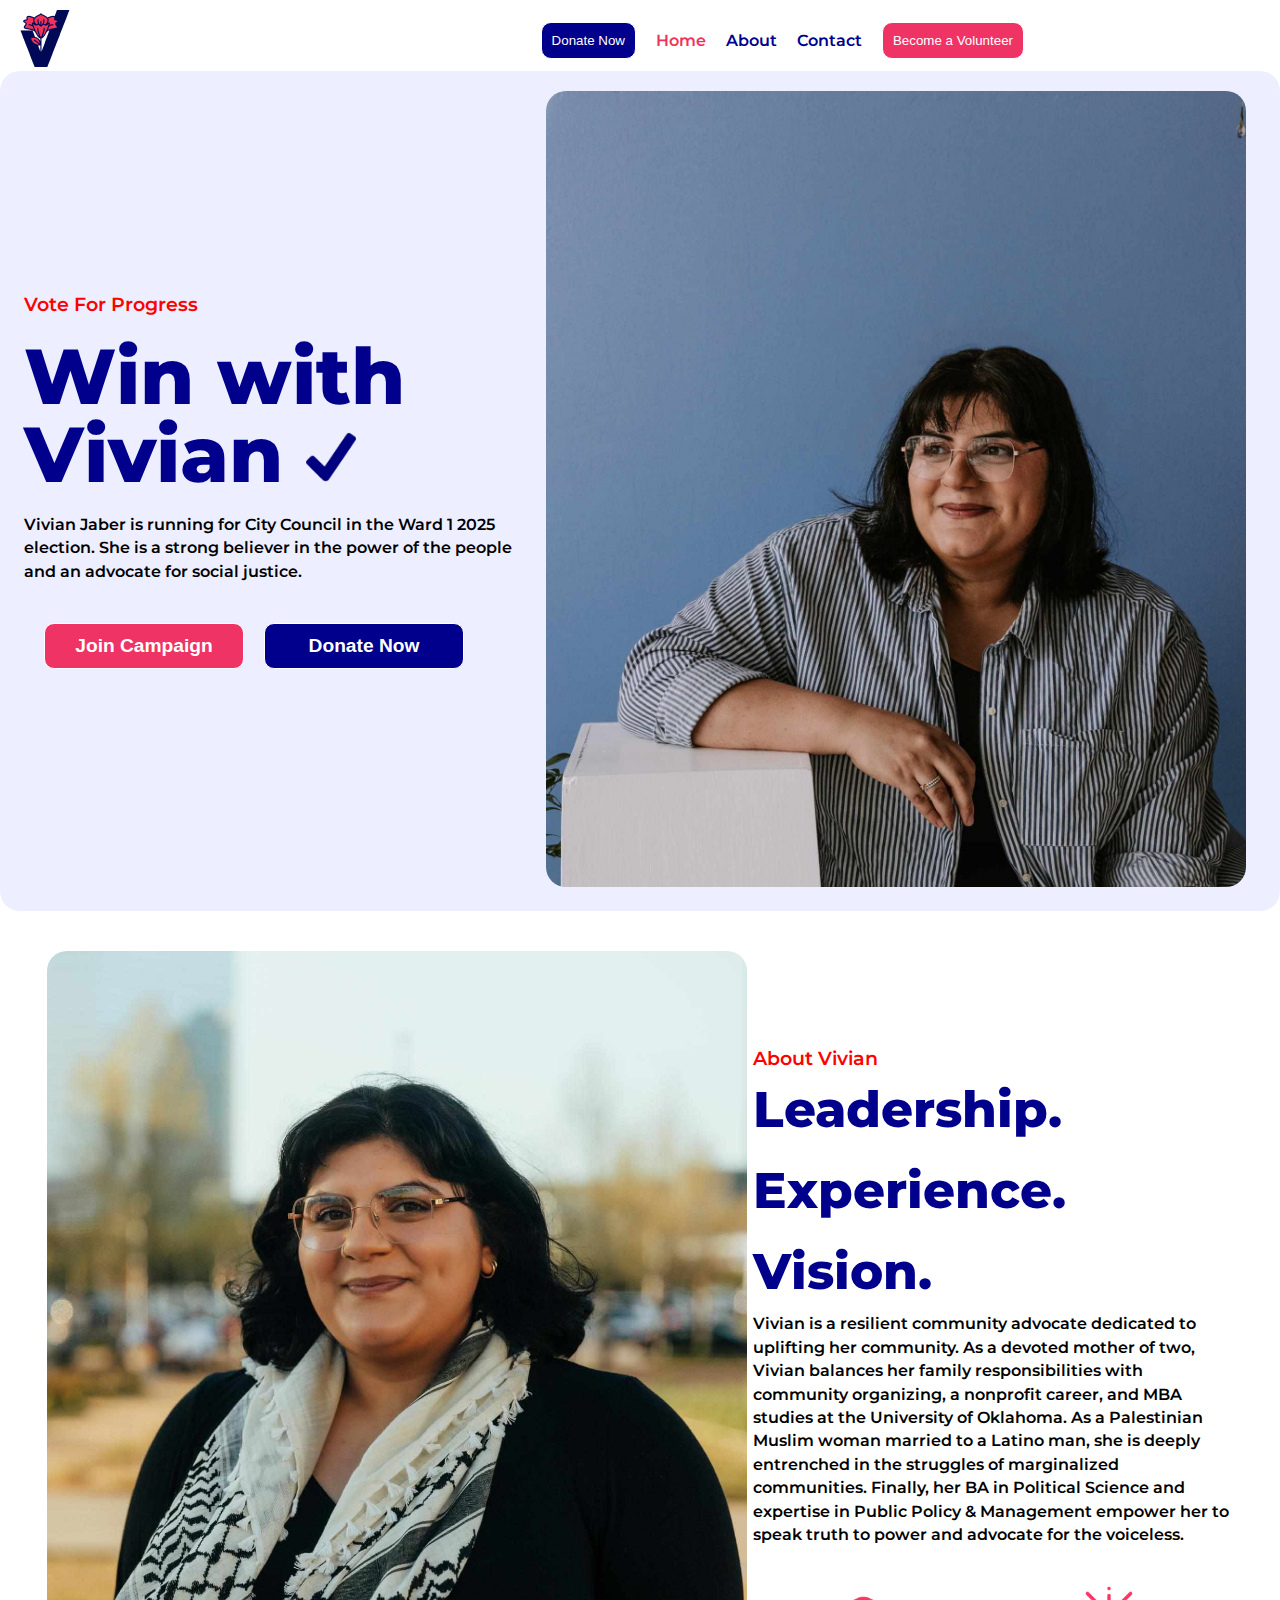
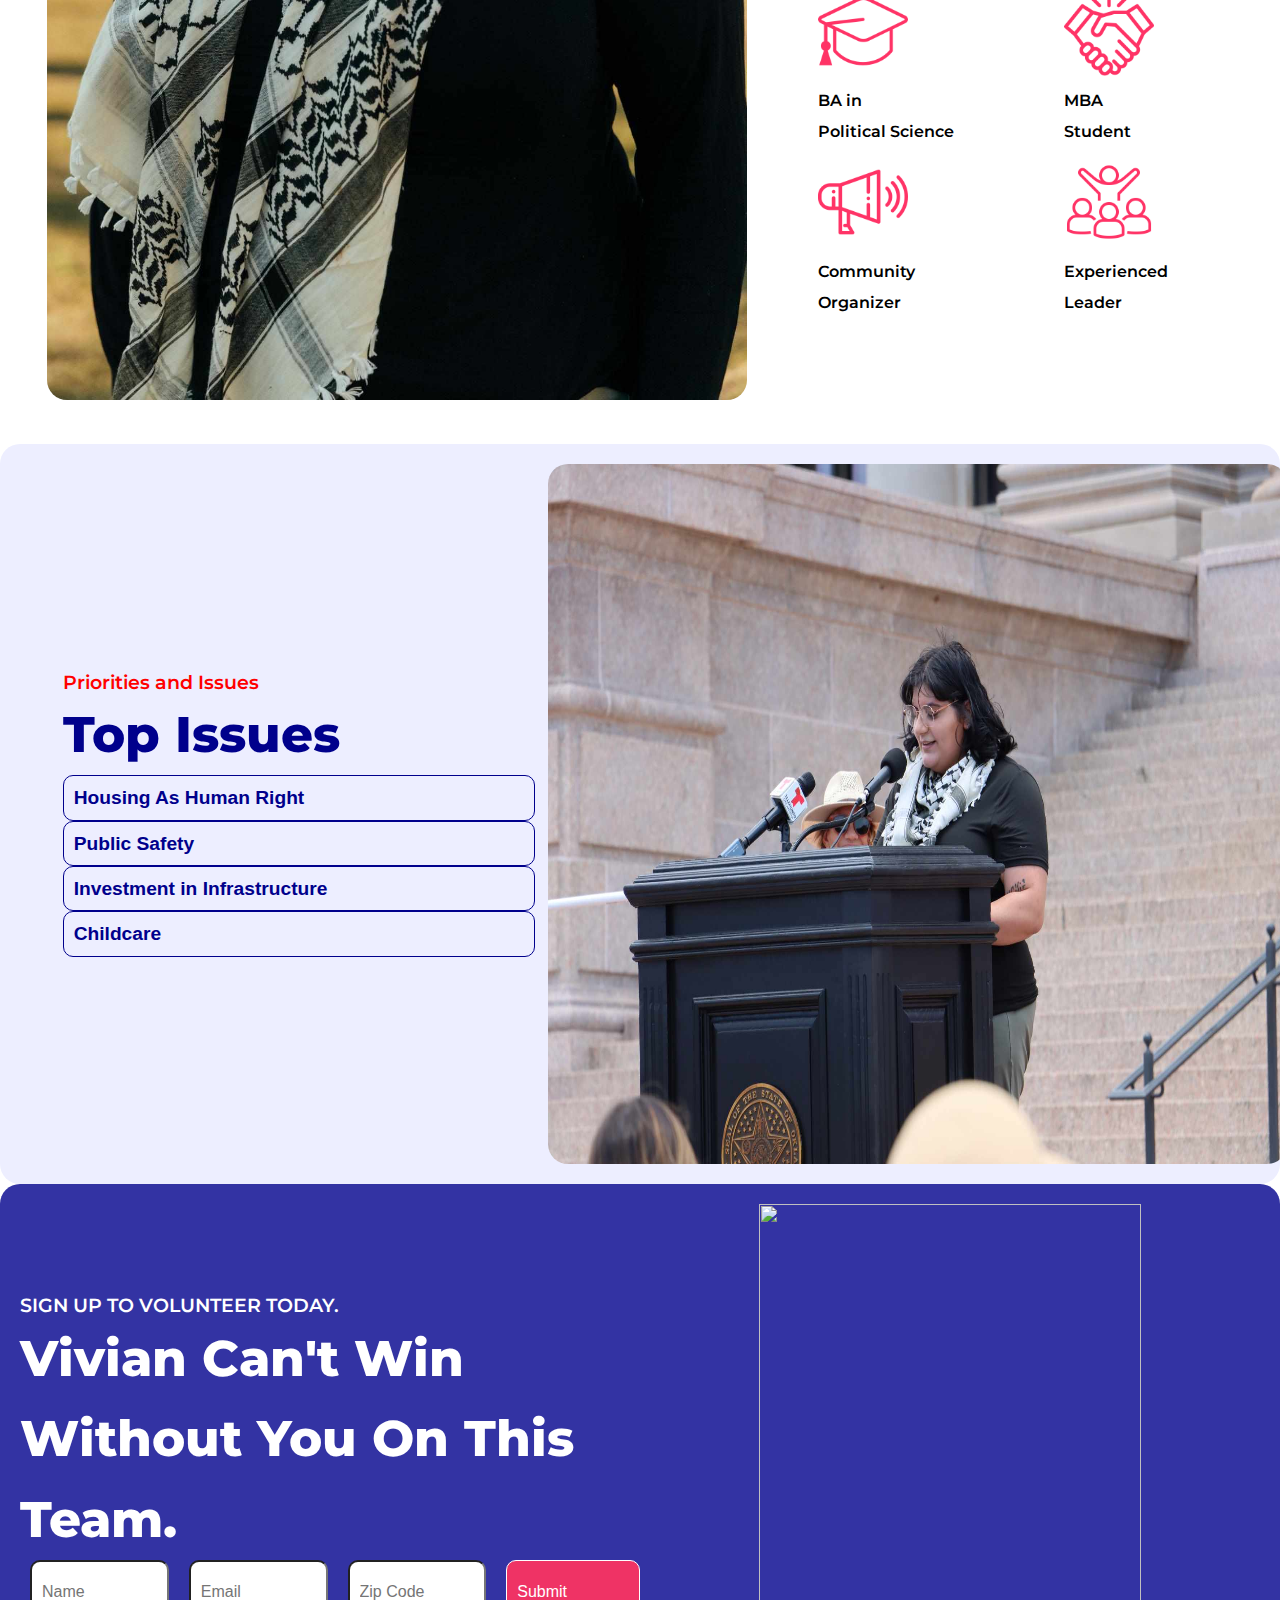
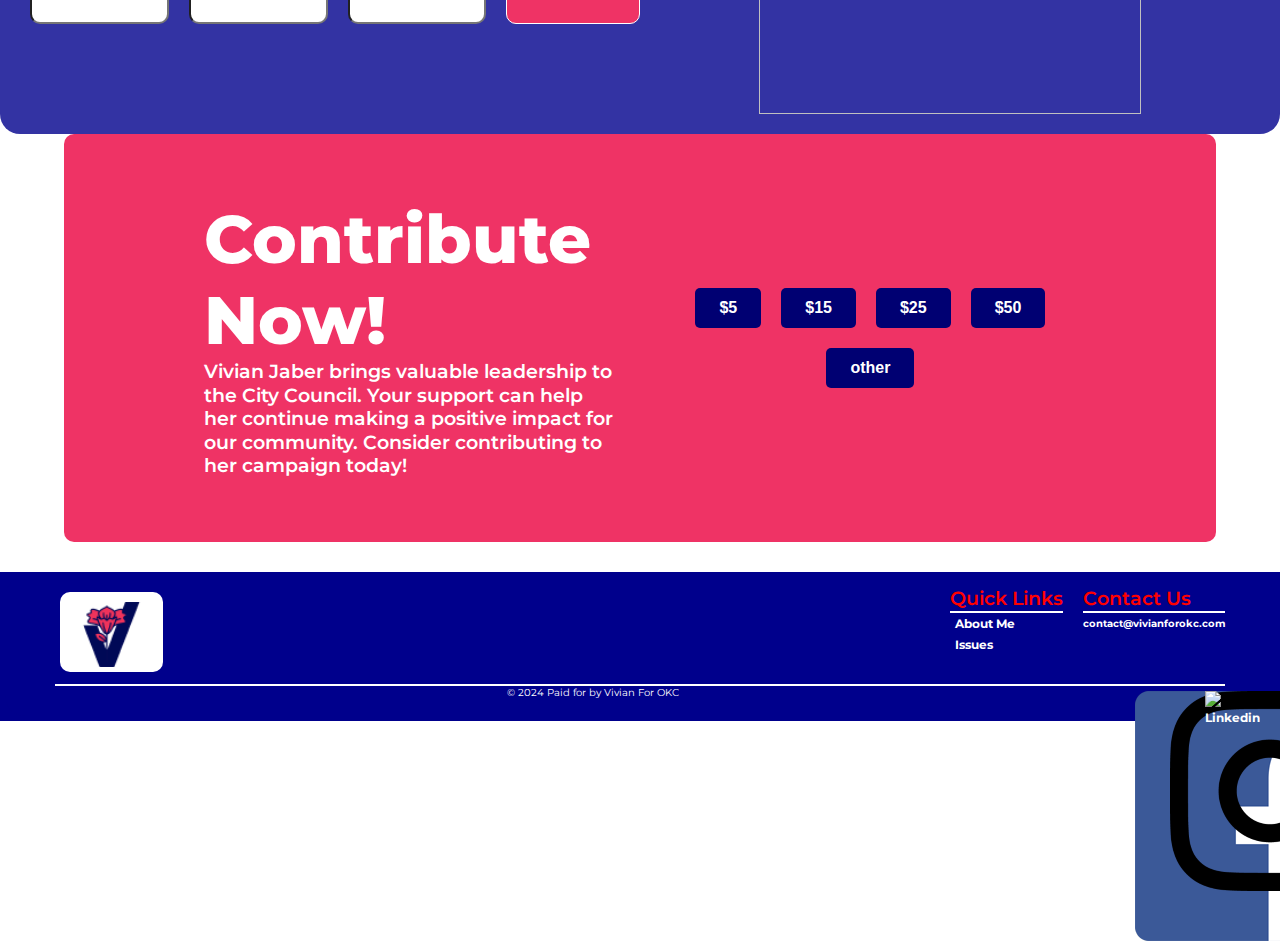
==== index.html @ e0f355a4 "google verification" ====
<!DOCTYPE html>
<html lang="en" >
<head>
    
    <link rel="icon" href="vivian-jaber-logo.png">
    <link rel="stylesheet" href="styles.css">
    <link rel="stylesheet" href="https://cdnjs.cloudflare.com/ajax/libs/font-awesome/4.7.0/css/font-awesome.min.css">
    <meta charset="UTF-8">
    <title>Vivian Jaber for OKC Ward 1</title>
    <script type="application/ld+json">
        {
          "@context" : "https://schema.org",
          "@type" : "WebSite",
          "name" : "Vivian Jaber for OKC Ward 1",
          "url" : "https://vivianforokc.com/"
        }
      </script>
    <script src="scripts.js"></script>
    <meta name="viewport" content="width=device-width,initial-scale=1.0">
    <meta name="google-site-verification" content="QAdhr9gCqTO2-LdzNZmEIMq-FNPM_l2IJPlEKTVcHi0" />
</head>
<body>
    <header>
        <nav>
            <div id="navimage">
                <a href="index.html"><img src="vivian-jaber-logo.png" alt="Vivian Jaber Logo"></a>
            </div>
            <div id="navbtns" class="topnav">
                <div id="donatebtn">
                    <form method="get" action="#donatesct">
                        <button class="donate" type="submit">Donate Now</button>
                    </form>
                </div>
                <ul>
                    <li><a href="index.html" id="currentpage">Home</a></li>
                    <li><a href="#about">About</a></li><!--
                    <li><a href="event.html">Event</a></li>
                    <li><a href="page.html">Page</a></li>
                    <li><a href="blog.html">Blog</a></li>
                --><li><a href="#volunteernow">Contact</a></li>
                </ul>
                <div id="assist">
                    <form method="get" id="navvolunbtn" action="#volunteernow">
                        <button class="joincampaign">Become a Volunteer</button>
                    </form>
                </div>
            </div>
        </nav>
    </header>
    <main>
        <div id="calltoaction">
            <div id="calltoactiontext">
                <p class="smallred" id="voteforfuture">Vote For Progress</p>
                <p id="winwithvivian">Win with Vivian 
                    <img id="checkmark" src="checkmark.png" alt="">
                </p>
                <p class="smallparagraph">Vivian Jaber is running for City Council in the Ward 1 2025 election. She is a strong believer in the power of the people and an advocate for social justice.</p>
                <div id="calltoactionbuttons">
                    <form id="calltoactionform" method="get" action="#volunteernow">
                        <button class="joincampaign">Join Campaign</button>
                        <button class="donate">Donate Now</button>
                    </form>
                </div>
            </div>
            <div id="calltoactionpicture">
                <img src="vivian-jaber-photo4.jpg" >
            </div>
        </div>
        <div id="about">
            <div id="aboutpicture">
                <img src="vivian-jaber-photo1.jpg" >
            </div>
            <div id="abouttextandpoints">    
                <div id ="abouttext">
                    <p class="smallred">About Vivian</p>
                    <p class="blueheader">Leadership.</p> <p class="blueheader">Experience.</p> <p class="blueheader">Vision.</p>
                    <p class="smallparagraph">Vivian is a resilient community advocate dedicated to uplifting her community. As a devoted mother of two, Vivian balances her family responsibilities with community organizing, a nonprofit career, and MBA studies at the University of Oklahoma. As a Palestinian Muslim woman married to a Latino man, she is deeply entrenched in the struggles of marginalized communities. Finally, her BA in Political Science and expertise in Public Policy & Management empower her to speak truth to power and advocate for the voiceless.</p>
                </div>
                <div id="aboutpoints">
                    <div class="points">
                        <img src="point1.png" alt="">
                        <p>BA in </p><p>Political Science</p>
                        <img src="point3.png" alt="">
                        <p>Community </p><p>Organizer</p>
                    </div>
                    <div class="points">
                        <img src="point2.png" alt="">
                        <p>MBA </p><p>Student</p>
                        <img src="point4.png" alt="">
                        <p>Experienced</p><p> Leader</p>
                    </div>
                </div>
            </div>
        </div>
        <div id="mvconcernissues">
            <!--<div id="missionandvision">
                <p class="smallred">Our Mission</p>
                <p class="blueheader">A Better World Is Possible</p>
                <p class="smallparagraph">Lorem ipsum dolor sit amet, consectetur adipiscing elit. Maecenas elit arcu, bibendum id massa quis, facilisis imperdiet magna. Sed maximus, mauris quis cursus sagittis, justo turpis vulputate diam, quis sodales nunc dui sit amet dolor. Donec tempor porttitor hendrerit. Etiam nisi velit, pharetra non tortor sit amet, elementum consequat ex. Proin quis iaculis est. Phasellus sodales ante enim</p>
                <div id="missionvisionpoints">
                    <div class="missionpoints roundedbox">
                        <p class="miniheader">Mission</p>
                        <p class="smallparagraph">Lorem ipsum dolor sit amet, consectetur adipiscing elit. Maecenas elit arcu, bibendum id massa quis, facilisis imperdiet magna. Sed maximus, mauris quis cursus sagittis, justo turpis vulputate diam, quis sodales nunc dui sit amet dolor. Donec tempor porttitor hendrerit. Etiam nisi velit, pharetra non tortor sit amet, elementum consequat ex. Proin quis iaculis est. Phasellus sodales ante enim</p>
                        <a class="arrowtext" href="about.html">Learn More <img src="redarrow.png"></a>
                    </div>
                    <div class="visionpoints roundedbox">
                        <p class="miniheader">Vision</p>
                        <p class="smallparagraph">Lorem ipsum dolor sit amet, consectetur adipiscing elit. Maecenas elit arcu, bibendum id massa quis, facilisis imperdiet magna. Sed maximus, mauris quis cursus sagittis, justo turpis vulputate diam, quis sodales nunc dui sit amet dolor. Donec tempor porttitor hendrerit. Etiam nisi velit, pharetra non tortor sit amet, elementum consequat ex. Proin quis iaculis est. Phasellus sodales ante enim</p>
                        <a class="arrowtext" href="about.html">Learn More<img src="whitearrow.png"></a>
                    </div>
                </div>
            </div>-->
            <div id="ConcernsIssues">
                <div id="concernsheadertxt">
                    <p class="smallred">Priorities and Issues</p>
                    <p class="blueheader">Top Issues</p>
                </div>
                <div id="collapsibles">
                    <button class="DropDownHeader">Housing As Human Right</button><!--
            -->     <p class="DropDownText smallparagraph">The apparent health and strength of any community can be evidenced by the presence of an unhoused population, and the 2024 Point of Time Count shows Oklahoma City to be failing in that regard. I desire to see a community where all people have their most basic needs met, and we can make that a reality in Oklahoma City. Safe, affordable housing is essential to an individual's wellbeing and enables them to access education, employment, and healthcare. With sustained access to these resources, the cycle of poverty breaks and communities can thrive as a result.</p>
                    <button class="DropDownHeader">Public Safety</button><!--
            -->     <p class="DropDownText smallparagraph">Obtaining real public safety in our community does not need to rely so heavily on the police. Instead, we can address the root causes of crime through comprehensive support and resources. After school programs, mental health resources, and programs that address food insecurity are great places to start. After school programs provide safe spaces for youth to have fun, continue their learning, and cut loose. Increased access to mental health resources reduces crime rates by helping individuals cope with trauma and stress. Addressing food insecurity ensures that basic needs are met and prevents acts of desperation. These measures make up a community-first approach to making OKC a safer city.</p>
                    <button class="DropDownHeader">Investment in Infrastructure</button><!--
            -->     <p class="DropDownText smallparagraph">Investing in bike lanes, sidewalks, and expanded bus routes is crucial for creating vibrant, accessible communities. These improvements promote safer, healthier, and more sustainable communities by reducing both traffic congestion and pollution. It also ensures that all residents, regardless of income or ability, can move freely and safely. If we want to decrease unemployment in Oklahoma City, we need a way for people to get those jobs. If we want to reduce feelings of loneliness and isolation in ourselves and others, we need a better way to get to see each other. Prioritizing these investments reflects a commitment to equitable urban development and a higher quality of life for everyone.</p>
                    <button class="DropDownHeader">Childcare</button><!--
            -->     <p class="DropDownText smallparagraph">A recent survey by The Oklahoma Partnership for School Readiness revealed that sixty-eight percent of the population in the state of Oklahoma live in a childcare desert, costing the state $1.2 billion each year. Beyond being just a personal issue, the lack of childcare holds us back as a state and stagnates our growth. It also keeps women out of the workforce and keeps low-income families in cycles of poverty. Investing in safe and affordable childcare puts more money back into the hands of families, empowers women, and leads to stronger communities.</p>
                </div>
            </div>
            <div id="concernspicture">
                <img src="vivian-jaber-photo2.jpg">
            </div>
            <script>
                var coll = document.getElementsByClassName("DropDownHeader");
                var i;
                var coll = document.getElementsByClassName("DropDownHeader");

                for (i = 0; i < coll.length; i++) {
                    coll[i].addEventListener("click", function() {
                        // Collapse any active collapsible
                        var activeCollapsible = document.querySelector(".active");
                        if (activeCollapsible && activeCollapsible !== this) {
                            activeCollapsible.classList.remove("active");
                            var activeContent = activeCollapsible.nextElementSibling;
                            activeContent.style.maxHeight = null;
                            activeCollapsible.style.color = "#00008C";
                            activeContent.style.border = "none";
                            activeContent.style.padding = "0px";
                            activeContent.style.display = "none";
                        }

                        this.classList.toggle("active");
                        var content = this.nextElementSibling;
                        if (content.style.maxHeight){
                            content.style.maxHeight = null;
                            this.style.color = "#00008C";
                            content.style.border = "none";
                            content.style.border = "none";
                            content.style.padding = "0px";
                            content.style.display = "none";
                        } else {
                            content.style.display = "inline-block";
                            content.style.padding = "30px";
                            content.style.maxHeight = content.scrollHeight + "px";
                            this.style.color = "#EF3D65";
                            content.style.border = "1px solid rgba(0, 0, 140, 1)";
                        }
                    });
                }
            </script>
        </div>
        <section id="volunteernow">
            <div id="volunteertxt">
                <div id="volunteertext" >
                    <p>SIGN UP TO VOLUNTEER TODAY.</p>
                </div>
                <div id="volunteerheader">
                    <p>Vivian Can't Win Without You On This Team.</p>
                </div>
                <div id="volunteerform">
                    <form id="emailform" onsubmit="sendVolunteerEmail();return false;">
                        <div id="inputs">
                            <input type="text" id="name" name="name" placeholder="Name" required>
                            <input type="email" id="email" name="email" placeholder="Email" required>
                            <input type="text" id="message" name="message" placeholder="Zip Code" required>
                            <button type="submit">Submit</button>
                        </div>
                    </form>
                </div>
<!--                <script>
                    
                </script>-->
            </div>
            <div id="volunteerpic">
                <img src="vivian-jaber-photo3.jpg" >
            </div>
        </section>
        <section id="donatesct">
            <div id="donate">
                <div id="donatetxt">
                    <p id="donateheader">Contribute Now!</p>
                    <p id="donateparagraph">Vivian Jaber brings valuable leadership to the City Council. Your support can help her continue making a positive impact for our community. Consider contributing to her campaign today!</p>
                </div>
                <div id="donateform">
                    <a class="dbox-donation-page-button" href="https://donorbox.org/vivian-for-okc?default_interval=o&amp;amount=5" style="background: rgb(0, 0, 114); color: rgb(255, 255, 255); text-decoration: none; font-family: Verdana, sans-serif; display: flex; font-size: 16px; padding: 8px 24px; border-radius: 5px; gap: 8px; width: fit-content; line-height: 24px;"><img src="https://donorbox.org/images/white_logo.svg" style="display: none;">$5</a>
                    <a class="dbox-donation-page-button" href="https://donorbox.org/vivian-for-okc?default_interval=o&amp;amount=15" style="background: rgb(0, 0, 114); color: rgb(255, 255, 255); text-decoration: none; font-family: Verdana, sans-serif; display: flex; font-size: 16px; padding: 8px 24px; border-radius: 5px; gap: 8px; width: fit-content; line-height: 24px;"><img src="https://donorbox.org/images/white_logo.svg" style="display: none;">$15</a>
                    <a class="dbox-donation-page-button" href="https://donorbox.org/vivian-for-okc?default_interval=o&amp;amount=25" style="background: rgb(0, 0, 114); color: rgb(255, 255, 255); text-decoration: none; font-family: Verdana, sans-serif; display: flex; font-size: 16px; padding: 8px 24px; border-radius: 5px; gap: 8px; width: fit-content; line-height: 24px;"><img src="https://donorbox.org/images/white_logo.svg" style="display: none;">$25</a>
                    <a class="dbox-donation-page-button" href="https://donorbox.org/vivian-for-okc?default_interval=o&amp;amount=50" style="background: rgb(0, 0, 114); color: rgb(255, 255, 255); text-decoration: none; font-family: Verdana, sans-serif; display: flex; font-size: 16px; padding: 8px 24px; border-radius: 5px; gap: 8px; width: fit-content; line-height: 24px;"><img src="https://donorbox.org/images/white_logo.svg" style="display: none;">$50</a>
                    <a class="dbox-donation-page-button" href="https://donorbox.org/vivian-for-okc?default_interval=o" style="background: rgb(0, 0, 114); color: rgb(255, 255, 255); text-decoration: none; font-family: Verdana, sans-serif; display: flex; font-size: 16px; padding: 8px 24px; border-radius: 5px; gap: 8px; width: fit-content; line-height: 24px;"><img src="https://donorbox.org/images/white_logo.svg" style="display: none;">other</a>
            </div>
        </section>
    </main>
    <footer>
        <div id="footer">
            <div id="FooterColumns">
                <a href="index.html"><img src="vivian-jaber-logo.png" alt="Vivian Jaber Logo"></a>
                <div id="FooterText">
                    <div id="QuickLinks">
                        <p class="smallred">Quick Links</p>
                        <hr>
                        <ul>
                            <li><a href="#about">About Me</a></li><!--
                            <li><a href="team.html">Our Team</a></li>
                        --><li><a href="#volunteernow">Issues</a></li><!--
                            <li><a href="bio.html">Biography</a></li>
                        --></ul>
                    </div>
                    <div id="Issues">
                        <p class="smallred">Issues</p>
                        <hr>
                        <ul>
                            <li><a href="housing.html">Housing As Human Right</a></li>
                            <li><a href="publicsafety.html">Public Safety</a></li>
                            <li><a href="covid.html">Investment in Infrastructure</a></li>
                            <li><a href="education.html">Childcare</a></li>
                    </div>
                    <div id="Contact">
                        <p class="smallred">Contact Us</p>
                        <hr>
                        <ul><!--
                            <li> Address</li>
                        --><li> contact@vivianforokc.com</li><!--
                            <li> 405-555-5555</li>
                        --></ul>
                    </div>
                </div>
            </div>
            <div id="copyright">
                <hr>
                <div id="socialmedia">
                    <p>&copy; 2024 Paid for by Vivian For OKC</p>
                    <div id="socialmediaicons">
                        <a href="https://www.facebook.com/vivianforokc"><img src="facebook.png" alt="Facebook"></a>
                        <a href="https://www.instagram.com/vivianforokc/"><img src="instagram.png" alt="Instagram"></a>
                        <a href="https://www.linkedin.com/in/vivian-jaber-velasquez-590b5a132/"><img src="linkedin.png" alt="Linkedin"></a>
                    </div>
                </div>
            </div>
        </div>
    </footer>
</body>
</html>
---- styles.css ----
@import url('https://fonts.googleapis.com/css2?family=Montserrat:wght@400;600;800&display=swap');

:root {
    --backgroundcolor:255, 255, 255;
    --color3:237, 238, 255;
    --currentpage: 239, 51, 91;
    --navycolor: 0, 0, 140;
    --secondaycolor: 239, 51, 101;
    --navbuttonhover: 219,51,91;
}
/* Reset default browser styles */
html { scroll-behavior: smooth;}
* {
    margin: 0;
    padding: 0;
    box-sizing: border-box;
    /*outline: 1px solid red !important;*/
}
ul {
    list-style-type: none;
    margin: 0;
    padding: 0;
  }
body {
    display: flex;
    flex-direction: column;
    justify-content: center;
    background-color: rgba(var(--backgroundcolor), 1);
    font-family: "Montserrat";
}
img#checkmark {
    width: 50px;
    height: auto;
}
.container {
    max-width: 1500px;
    margin: 0 auto;
    padding: 20px;
    display: flex;
    justify-content: space-between;
    align-items: center; /* Add this line */
    flex-wrap: wrap; /* Add this line */
    padding-top: 0px;
}

.container > div {
    width: 100%; /* Change this line */
    margin-bottom: 10px;
}

p {
    font-size: 16px;
}

a {
    color: #007bff;
    cursor:pointer;
}

/* Add more styles as needed */
/*navbar*/
header {
    padding-top: 10px;
    top: 0;
    position: sticky;
    background-color: white;
    padding-bottom: 0px;
    margin: 0px;
}
nav {
    display: flex;
    flex-direction: row;
    justify-content: space-between;
    align-items: center;
    width: 80%;
    background-color: white;
    gap: 20px;
    margin-right: 10%;
}
nav a {
    text-decoration: none;
    color: rgba(var(--navycolor), 1);
    text-emphasis: bold;
    font-weight: 600;
}
nav button {
   width: 100%;
   cursor:pointer;

}
nav a:hover {
    background-clip: content-box;
    color: rgba(var(--secondaycolor), 1);
    text-decoration: underline;
}

nav a#currentpage {
    color: rgba(var(--currentpage), 1);
}
nav ul {
    display: flex;
    flex-direction: row;
    list-style-type: none;
    gap: 20px;
}
#navbtns{
    display: flex;
    flex-direction: row;
    justify-content: center;
    align-items: center;
    gap: 20px;
    overflow: hidden;
}
#navbtns .icon {
    display: none;
}
button{
    background-color: rgba(var(--secondaycolor), 1);
    border: 1px solid rgba(255,255,255, 1);
    padding: 10px;
    border-radius: 10px;
    cursor: pointer;
    color: white;
    width: auto;
    height: 100%;
}
button.donate {
    background-color: rgba(var(--navycolor), 1);
}
button:hover {
    background-image: linear-gradient(rgb(0 0 0 / 20%) 0 0);
}

#calltoaction {
    background-color: rgba(var(--color3), 1);
    text-align: center;
    justify-content: center;
    align-items: center;
    display: flex;
    flex-direction: row;
    border-radius: 20px;
}

#calltoactiontext {
    display: flex;
    flex-direction: column;
    text-align: left;
    color: rgba(var(--navycolor), 1);
    padding:10px;
    width: 40%;
    gap: 20px;
}

#calltoactionpicture{
    padding: 20px;
    text-align: right;
}
#calltoactionpicture img {
    height: 796px;
    width:700px;
    border-radius: 20px;
}
#calltoactiontext #winwithvivian {
    font-weight: 800;
    font-size: 78px;
    text-emphasis: bold;    
    line-height: 1;
}
#calltoactiontext .smallparagraph {
    text-align: left;
    color:black;
} 
#calltoactionbuttons {
    flex-direction: row;
    justify-content: space-evenly;
}
#calltoactionbuttons button {
    width: 200px;
    height: 50px;
    border-radius: 10px;
    color: white;
    font-size: 19.2px;
    font-weight: 600;
    line-height: 23.4px;
    cursor: pointer;
    height: 100%;
}
#calltoactionform {
    display: flex;
    flex-direction: row;
    gap: 20px;
    padding: 20px;
    width: 100%;
}

.smallred {
    color: red;
    font-size:19.2px;
    font-weight: 600;
    line-height: 23.4px;
}
.smallparagraph{
    font-size:16px;
    font-weight: 600;
    line-height: 23.4px;
}
#about{
    display: flex;
    flex-direction: row;
    justify-content: space-evenly;
    align-items: center;
    height: 100%;
    padding: 40px;
}
#about .smallred{
    padding-bottom: 0px;
}
#aboutpicture{
    height: 100%;
    text-align: center;
    border-radius: 20px;

}
#aboutpicture img {
    width: 700px;
    height: 1049px;
    border-radius: 20px;
}
#abouttextandpoints {
    flex-direction: column;
    width: 40%;
    align-items: center;
    padding-top: 20px;
    height: 40%;
    
}
#abouttext{
    padding-top:0px;
}
#aboutpoints{
    padding-top:20px;
    display: flex;
    flex-direction: row;
    justify-content: space-evenly;
    align-items: center;
    font-size:19.2px;
    font-weight: 600;
    gap: 25px;
    line-height: 10.4px;
}

.points {
    padding: 20px;
    display: flex;
    flex-direction: column;
    gap:20px;
}
.points img {
    height:90px;
    width: 90px;
}


.blueheader{
    /*styleName: H2;*/
    font-family: Montserrat;
    font-size: 50px;
    font-weight: 800;
    line-height: 80.64px;
    text-align: left;
    color: rgba(var(--navycolor), 1);
}
#concernspicture {
    display: flex;
    text-align: right;
    height: 70%;
    width: 50%;
    justify-content: center;
    padding: 20px;
}
#concernspicture img {
    height: 700px;
    width: 739px;
    text-align: right;
    border-radius: 20px;
}
#mvconcernissues {
    display: flex;
    flex-direction: row;
    justify-content: space-evenly;
    align-items: center;
    background-color: rgba(var(--color3), 1);
    width: 100%;
    gap:0px;
    border-radius: 20px;
    margin:0px;
}
#ConcernsIssues {
    display: flex;
    flex-direction: column;
    width: 40%;
    height: 40%;
    padding: 20px;
    text-align: left;
}
#ConcernsIssues button {
    width: 100%;
    height: auto;
    text-align: left;
    background-color: rgba(var(--color3), 1);
    color: rgba(var(--navycolor), 1);
    border: 1px solid rgba(var(--navycolor), 1);
    border-radius: 10px;
    font-size:19.2px;
    font-weight: 600;
    line-height: 23.4px;
}
.DropDownText {
    text-align: left;
    background-color: white;
    color: black;
    border-radius: 10px;
    max-height: 0;
    overflow: hidden;
    transition: max-height 0.3s ease-out;
    display: none;
    padding: 40px;
}
.DropDownHeader:after {
    content: image-set("plus.png"); /* Unicode character for "plus" sign (+) */
    font-size: 13px;
    color: rgba(var(--secondaycolor), 1);
    float: right;
    margin-left: 5px;
}
  .active:after {
    content: image-set("minus.png"); /* Unicode character for "minus" sign (-) */
}
#ConcernsIssues button:hover {
    color: rgba(var(--navbuttonhover), 1);
}
#volunteernow {
    display: flex;
    flex-direction: row;
    justify-content: space-between;
    align-items: center;
    background-color: rgba(var(--navycolor), 0.8);
    width: 100%;
    color: white;
    border-radius: 20px;
    padding: 20px;
}
#volunteertxt {
    display: flex;
    flex-direction: column;
    width: 100%;
}
#volunteertext p {
    display: flex;
    flex-direction: column;
    text-align: left;
    font-size: 19.2px;
    font-weight: 600;
    line-height: 23.4px;
    text-align: left;
    gap: 20px;
}
#volunteerheader p {
    font-size: 50.2px;
    font-weight: 800;
    line-height: 80.64px;
    text-align: left;
}
#volunteernow img {
    height: 510px;
    width: 382px;
    max-width: fit-content;
}
#volunteerform {
    display: flex;
    flex-direction: row;
    justify-content: space-evenly;
    align-items: center;
    width: 100%;
    height: 100%;
}
#volunteerpic {
    display: flex;
    flex-direction: row;
    justify-content: center;
    width: 100%;
    height: 100%;
}
#emailform {
    display: flex;
    flex-direction: row;
    gap: 20px;
    align-items: center;
    width: 100%;
    height: 100%;
    text-align: left;
    justify-content: space-evenly;
}
#emailform * {
    height:64px;
    width: 208px;
    border-radius: 10px;
    font-size: 16px;
    font-weight: 400;
    line-height: 27.84px;
    text-align: left;
    padding-left: 10px;
    height: 100%;

}
#emailform button {
    height:64px;
    width: 228px;
    border-radius: 10px;
}
#inputs{
    display: flex;
    flex-direction: row;
    align-items: center;
    justify-content: space-evenly;
    height: 100%;
    width: 100%;
    gap: 20px;
}
#inputs input {
    height: 64px;
    width: 40%;
    border-radius: 10px;
    font-size: 16px;
    font-weight: 400;
    line-height: 27.84px;
}
#donatesct {
    display: flex;
    flex-direction: row;
    justify-content: space-evenly;
    align-items: center;
    width: 90%;
    max-width: 100%;
    color: white;
    padding-bottom: 30px;
    margin-left: 5%;
}
#donate {
    display: flex;
    flex-direction: row;
    height: 100%;
    justify-content: center;
    align-items: center;
    padding-top: 0px;
    gap:0px;
    background-color: rgba(var(--secondaycolor), 1);
    border-radius: 10px;
    padding-bottom: 40px;
    padding-top: 40px;
}
#donatetxt {
    width: 40%;
    padding-top: 0px;
    background-color: rgba(var(--secondaycolor), 1);
    color: white;
    padding: 25px;
}
#donateheader {
    font-size: 67.2px;
    font-weight: 800;
    line-height: 80.64px;
}
#donateparagraph {
    font-size: 19.2px;
    font-weight: 600;
    line-height: 23.4px;
}
#donateform {
    display: flex;
    flex-direction: row;
    gap: 20px;
    justify-content: center;
    align-items: center;
    padding: 20px;
    width: 40%;
    background-color: rgba(var(--secondaycolor), 1);
    height: 100%;
    font-size: 19.2px;
    font-weight: 700;
    line-height: 23.4px;
    text-align: left;
    flex-wrap: wrap;
}
#emailform{
    width: 100%;
    display: flex;
    flex-direction: column;
    justify-content: space-evenly;
    align-items: center;
    gap: 20px;
    flex-wrap: wrap;

}

#footer {
    display: flex;
    flex-direction: column;
    justify-content: center;
    align-items: center;
    padding: 5px;
    padding-top: 10px;
    background-color: rgba(var(--navycolor), 1);
    color: white;
    width:100%;
    border-radius: 20px;
    padding-right: 50px;
    padding-left: 50px;
}
#FooterText {
    display: flex;
    flex-direction: row;
    justify-content:flex-end;
    gap: 20px;
}
#FooterColumns {
    display: flex;
    flex-direction: row;
    height: 100%;
    width: 100%;
    gap:50px;
    justify-content: space-between;
}
#FooterColumns img {
    background-color: white;
    border-radius: 10px;
    height: 80px;
    width: auto;
    text-align: left;
    padding-top: 10px;
    padding-bottom: 5px;
    
}
footer {
    background-color: rgba(var(--navycolor), 1);
    color: white;
    padding: 5px;
    display: flex;
    flex-direction: column;
    align-items:center;
    justify-content:space-between;
    text-align: left;
    width: 100%;
}
footer hr {
    border: 1px solid white;
}
footer a:hover {
    background-clip: content-box;
    color: rgba(var(--secondaycolor), 1);
    text-decoration: underline;
}
footer a {
    padding: 5px;
    color: white;
    font-weight: 700;
    font-size: 12px;
    line-height: 21.45px;
    text-decoration: none;
}
#Contact li{
    font-weight: 700;
    font-size: 10px;
    line-height: 21.45px;
    text-decoration: none;
}
#copyright{
    width: 100%;
    justify-content: space-evenly;
    align-items: center;
    text-align: center;
}
#copyright p {
    font-size: 10px;
    width: 100%;
    justify-content: center;
}
#socialmedia{
    display: flex;
    flex-direction: row;
    justify-content: space-evenly;
}
#socialmediaicons{
    display: flex;
    flex-direction: row;
    align-items: center;
    gap: 10px;
}
#socialmedia a {
    height: 25px;
    width: 25px;
}
#FooterColumns #Issues {
    display:none;
}
@media only screen and (max-width: 1200px) {
    img {
        max-width: 100% !important;
    }
    body{
        padding: 0px;
    }
    .container{
        padding: 0px;
    }
    #calltoaction{
        display: flex;
        flex-direction: column;
        align-items: center;
        justify-content: center;
        width: 100%;
    }
    #calltoactiontext{
        width: 80%;
        padding: 20px;
    }
    #calltoactionbuttons{
        display: flex;
        flex-direction: column;
        align-items: center;
        justify-content: center;
        text-align: center;
    }
    #calltoaction button{
        height: 100%;
    }
    #about{
        display: flex;
        flex-direction: column;
        align-items: center;
        justify-content: center;
        width: 100%;
    }
    #abouttextandpoints{
        width: 90%;
        align-items: center;
        display: flex;
        flex-direction: column;
    }
    #aboutpicture img{
        display: none;
    }
    .points{
        gap:0px;
        line-height: 1.5;
    }
    #mvconcernissues{
        display: flex;
        flex-direction: column;
    }
    #ConcernsIssues{
        width: 100%;
        padding: 20px;
        display: flex;
        flex-direction: column;
    }
    #volunteernow{
        padding-top: 20px;
        display: flex;
        flex-direction: column;
        justify-content: space-evenly;
        gap: 20px;
        width: 100%;

    }
    #volunteerform{
        width: 100%;
    }
    #volunteertxt{
        width: 100%;
        padding: 20px;
    }
    #donate{
        display: flex;
        flex-direction: column;
    }
    #volunteerheader p {
        font-size: 40.2px;
        font-weight: 800;
        line-height: 50.64px;
        text-align: left;
        width: 100%;
    }
    #volunteertext p {
        font-size: 16px;
        font-weight: 600;
        line-height: 23.4px;
    }
    #volunteerform{
        display: flex;
        width: 100%;
    }
    #emailform {
        display: flex;
        flex-direction: column;
        align-items: center;
        flex-wrap: wrap;
        height: 100%;
        width: 100%;
    }
    #inputs {
        display: flex;
        flex-direction: row;
        align-items: center;
        justify-content: space-evenly;
        flex-wrap: wrap;
        gap: 10px;
        width: 100%;
        height: 100%;

    }
    #inputs input {
        height: 64px;
        width: 40%;
        border-radius: 10px;
        font-size: 12px;
        font-weight: 400;
    }
    #inputs button {
        width: 40%;
    }
    #emailform button {
        height: 64px;
        border-radius: 10px;
    }
}

@media (max-width:320px){
    #aboutpicture img {
        display: none;
    }
    #calltoactionpicture img {
        height: 227px;
        width:200px;
    }
    #concernspicture img {
        height: 190px;
        width: 200px;
    }
    #volunteernow img {
        height: 267px;
        width: 200px;
        max-width: fit-content;
    }
    #navvolunbtn {
        display: none;
    }
    #concernspicture {
        width: 100%;
    }
    #volunteertxt {
        padding: 20px;
    }
    #volunteernow img {
        height: 401px;
        width: 300px;
        max-width: fit-content;
    }
    #navvolunbtn {
        display: none;
    }
    #donatesct {
        margin-left: 0px !important;
        margin-right: 0px;
        width: 100%;
    }
    #navvolunbtn {
        display: none;
    }
    #donatetxt {
        width: 100%;
    }
    #donateform {
        width: 100%;
    }
    #donateheader {
        font-size: 50px;
    }
    #footer {
        padding-right: 20px;
        padding-left: 20px;
        padding-bottom: 10px;
    }
    #FooterText {
        display: flex;
        flex-direction: column;
        gap: 5px;
        padding-bottom: 10px;
    }
    .smallred {
        font-size: 14px;
    }
    .smallparagraph {
        font-size: 12px;
        line-height: 16px;
    }
    #footercolumns img {
        height: 50px;
        width: 50px;
    }
    nav {
        width: 100%;
        margin-right: 0px;
    }
    nav a {
        font-size: 12px;
    }
    nav button {
        font-size: 12px;
    }

}
@media (min-width:320px) and (max-width: 991px) { 
    #aboutpicture img {
        display: none;
    }
    #calltoactionpicture img {
        height: 341px;
        width:300px;
    }
    #concernspicture img {
        height: 284px;
        width: 300px;
    }
    #volunteertxt {
        padding: 20px;
    }
    #volunteernow img {
        height: 401px;
        width: 300px;
        max-width: fit-content;
    }
    #navvolunbtn {
        display: none;
    }
    #donatesct {
        margin-left: 0px !important;
        margin-right: 0px;
        width: 100%;
    }
    #navvolunbtn {
        display: none;
    }
    #donatetxt {
        width: 100%;
    }
    #donateform {
        width: 100%;
    }
    #donateheader {
        font-size: 50px;
    }
    #footer {
        padding-right: 20px;
        padding-left: 20px;
        padding-bottom: 10px;
    }
    #FooterText {
        display: flex;
        flex-direction: column;
        gap: 5px;
        padding-bottom: 10px;
    }
    .smallred {
        font-size: 14px;
    }
    .smallparagraph {
        font-size: 12px;
        line-height: 16px;
    }
    #footercolumns img {
        height: 50px;
        width: 50px;
    }
    nav {
        width: 100%;
        margin-right: 0px;
    }
    nav a {
        font-size: 12px;
    }
    nav button {
        font-size: 12px;
    }
    #navbtns {
        gap: 10px;
    }
    nav ul {
        gap: 10px;
    }
    #concernspicture {
        width: 100%;
    }
    
    
}
/* Extra small devices */
@media only screen and (min-width: 480px) and (max-width: 991px) {
    #aboutpicture img {
        display: none;
    }
    #calltoactionpicture img {
        height: 523px;
        width:460px;
    }
    #concernspicture img {
        height: 436px;
        width: 460px;
    }
    #volunteernow img {
        height: 510px;
        width: 382px;
    }
}

/* Small devices (portrait tablets and large phones, 600px and up) */
@media only screen and (min-width: 600px) and (max-width: 991px) {
    #aboutpicture img {
        display: none;
    }
    #calltoactionpicture img {
        height: 660px;
        width:580px;
    }
    #concernspicture img {
        height: 550px;
        width: 580px;
    }
    
    #volunteernow img {
        height: 510px;
        width: 382px;
    }
    #volunteerform {
        display: flex;
        flex-direction: row;
        align-items: center;
    }
    nav {
        margin-right: 20px;
    }
    nav a {
        font-size: 16px;
    }
    nav button {
        font-size: 16px;
    }
    
}

/* Medium devices (landscape tablets, 768px and up) */
@media only screen and (min-width: 768px) and (max-width: 991px){
    #aboutpicture img {
        display: none;
    }
    #volunteernow img {
        height: 510px;
        width: 382px;
    }
    #concernspicture img {
        height: 700px;
        width: 739px;
    }
    #calltoactionpicture img {
        height: 796px;
        width:700px;
    }
    #navvolunbtn {
        display: none;
    }
    #donatesct {
        margin-left: 0px;
        margin-right: 0px;
        width: 100%;
    }
    #navvolunbtn {
        display: none;
    }
    #donatetxt {
        width: 100%;
    }
    #donateform {
        width: 100%;
    }
    .smallparagraph {
        font-size: 16px;
    }

}

/* Large devices (laptops/desktops, 992px and up) */
@media only screen and (min-width: 992px) {...}

/* Extra large devices (large laptops and desktops, 1200px and up) */
@media only screen and (min-width: 1200px) {...}
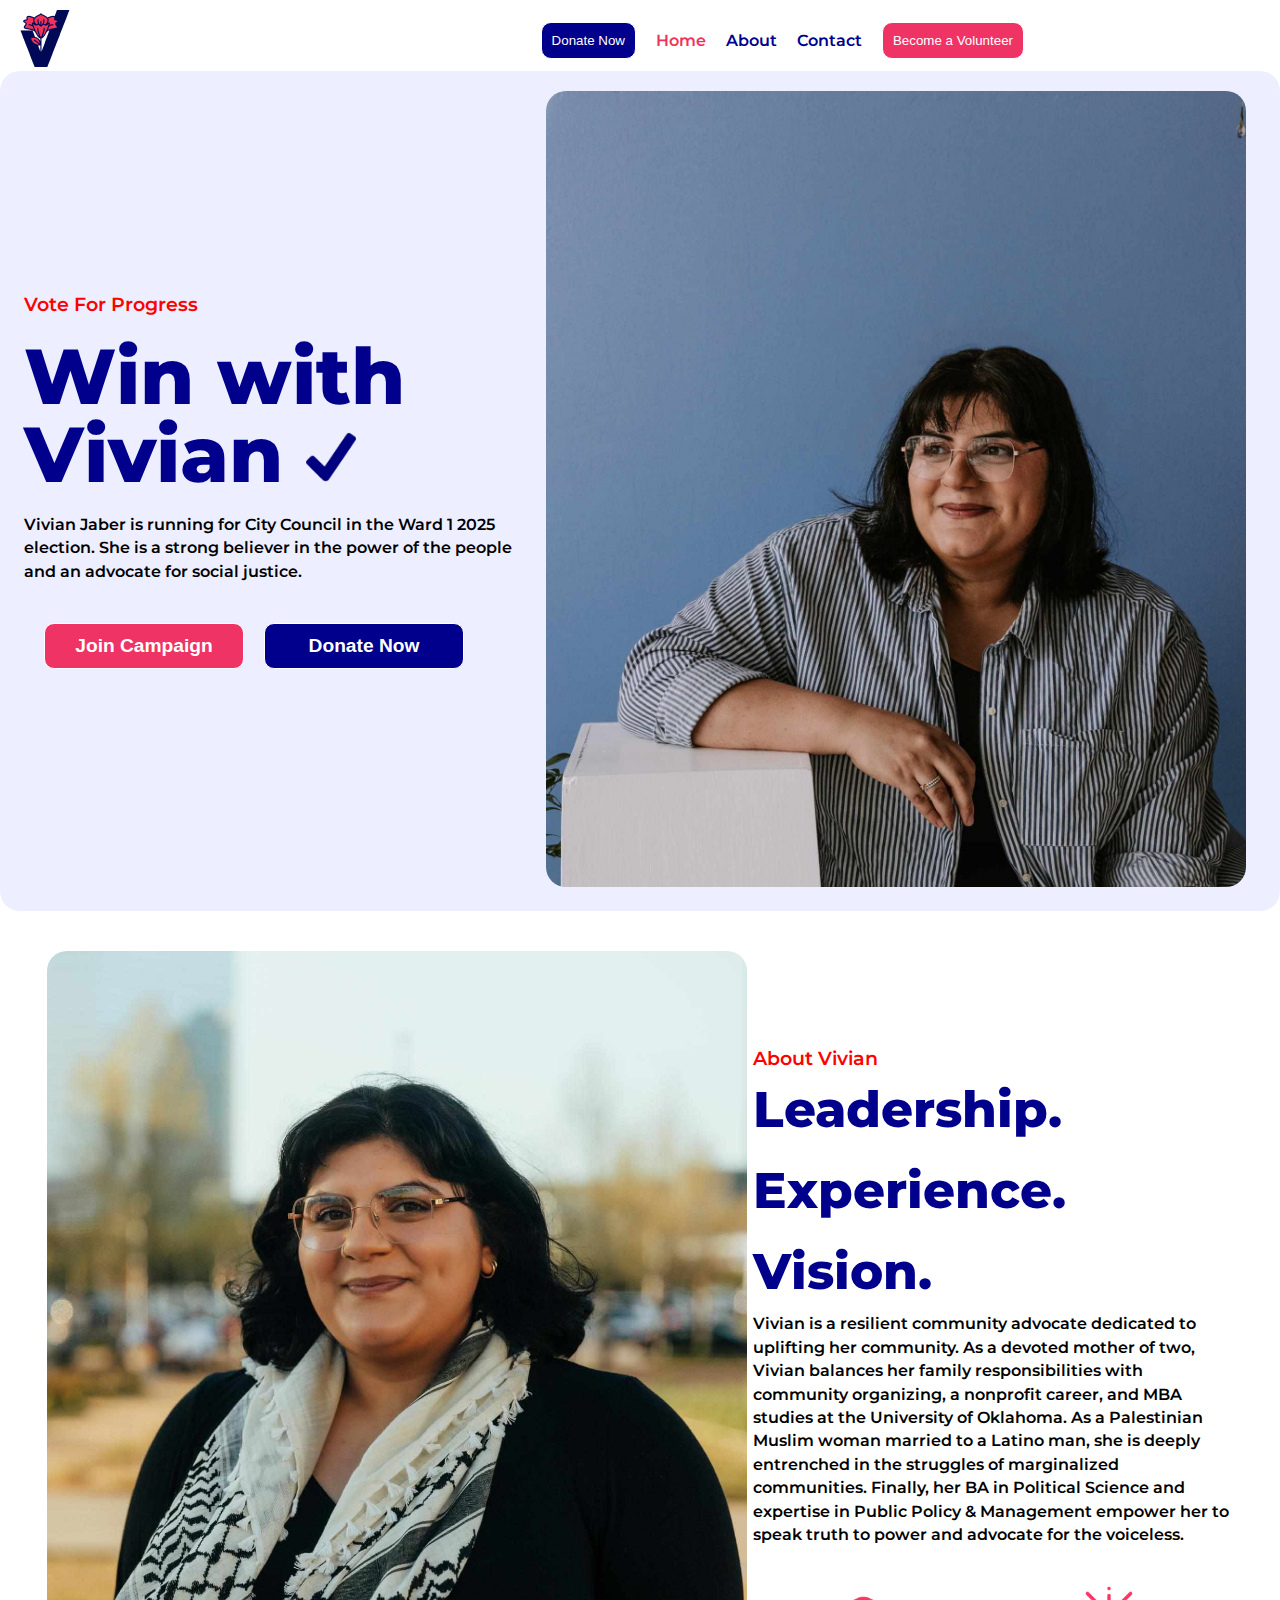
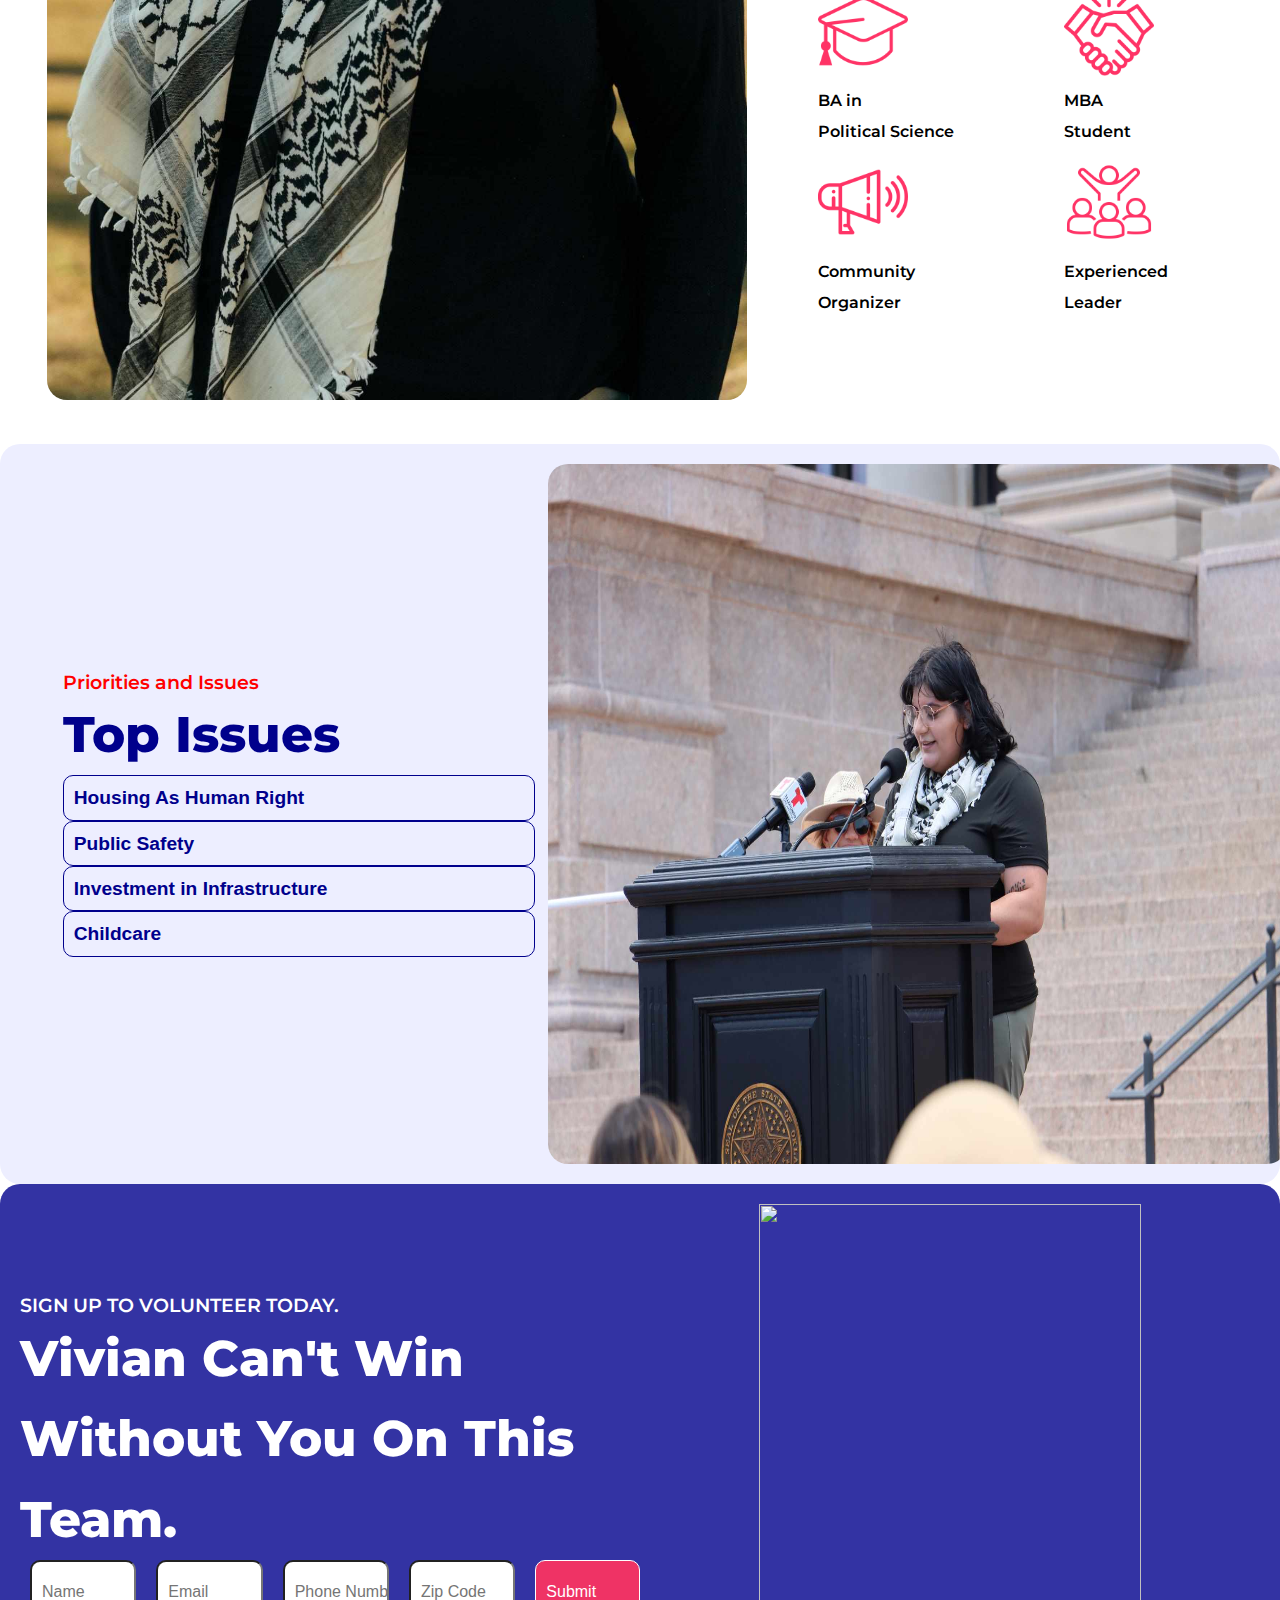
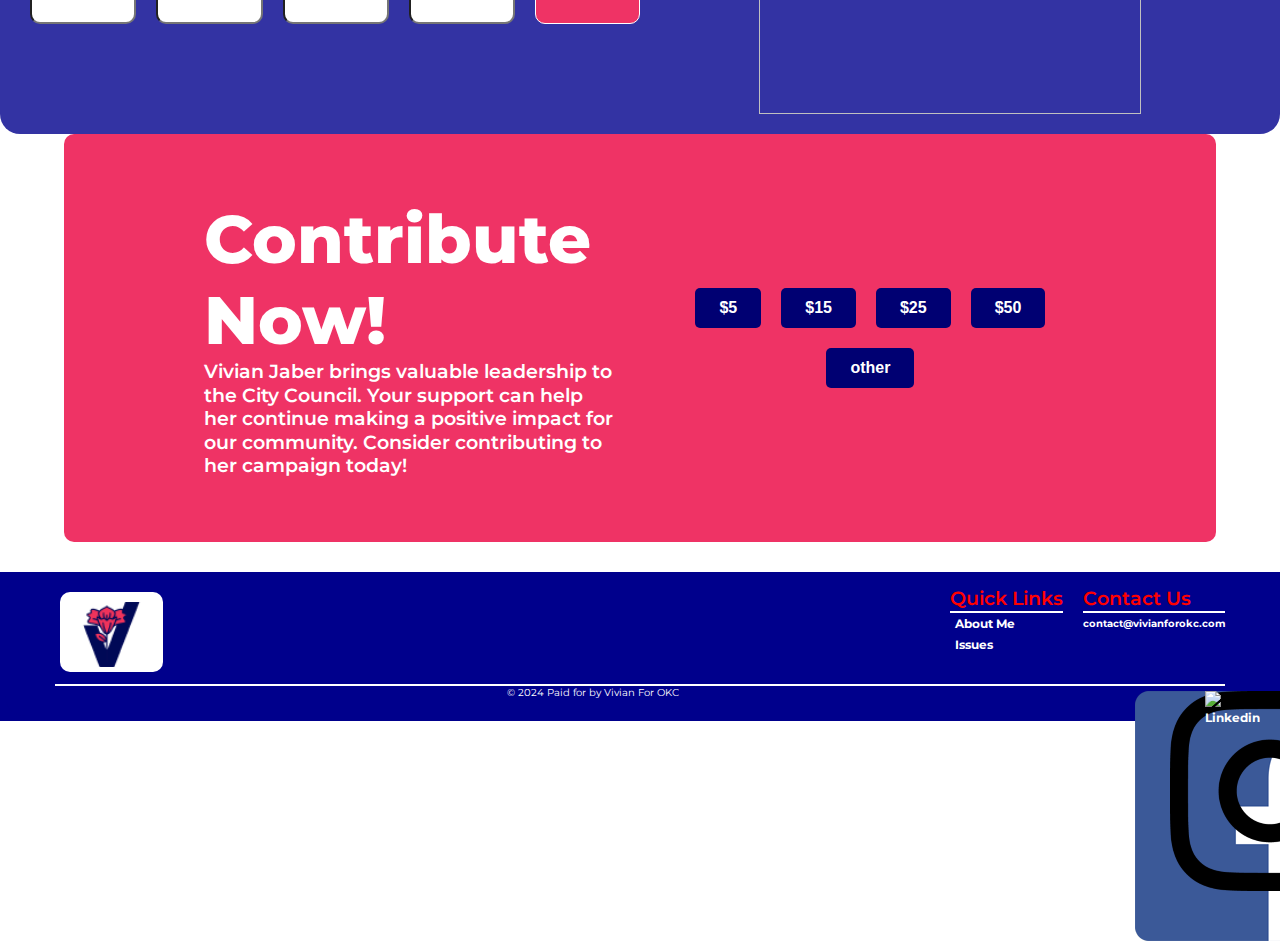
==== commit 3e8dd212: "added Phone Number field" ====
--- a/index.html
+++ b/index.html
@@ -181,6 +181,7 @@
                         <div id="inputs">
                             <input type="text" id="name" name="name" placeholder="Name" required>
                             <input type="email" id="email" name="email" placeholder="Email" required>
+                            <input type="tel" id="phone" name="phone" placeholder="Phone Number" required>
                             <input type="text" id="message" name="message" placeholder="Zip Code" required>
                             <button type="submit">Submit</button>
                         </div>
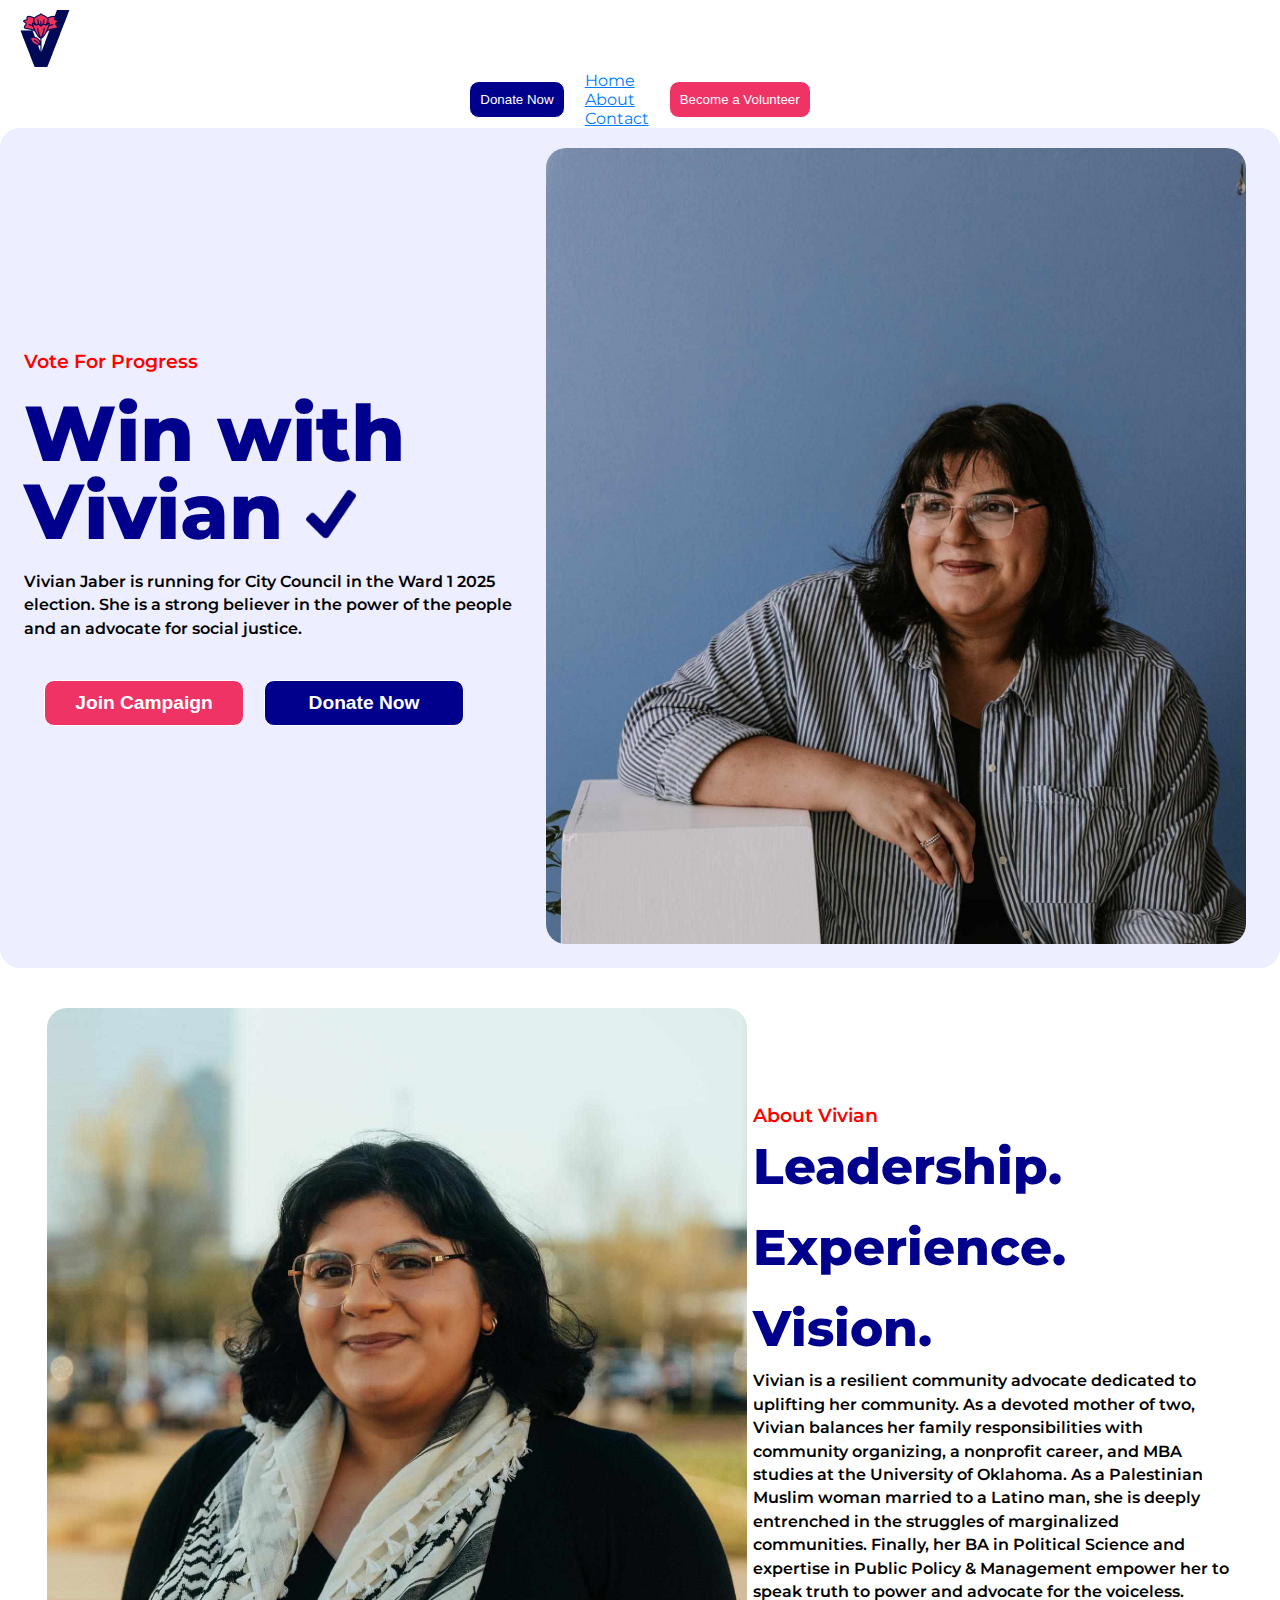
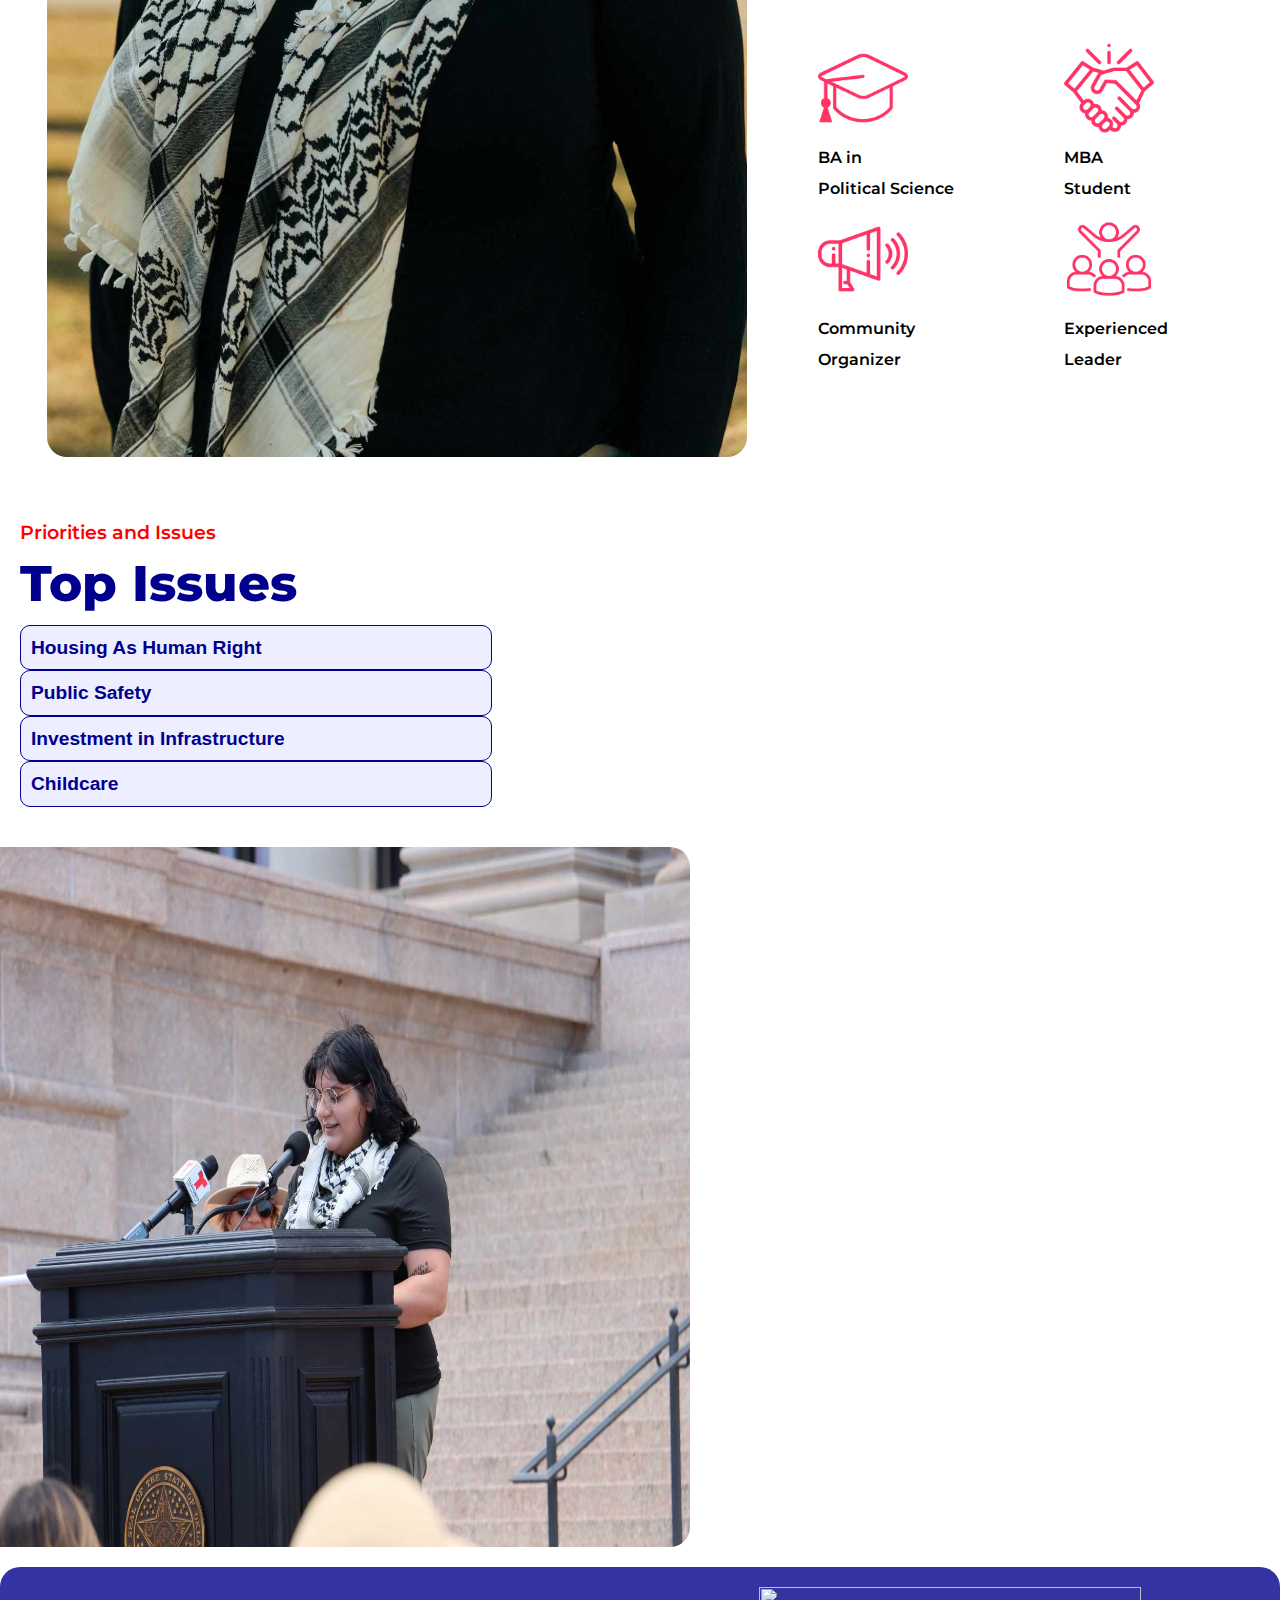
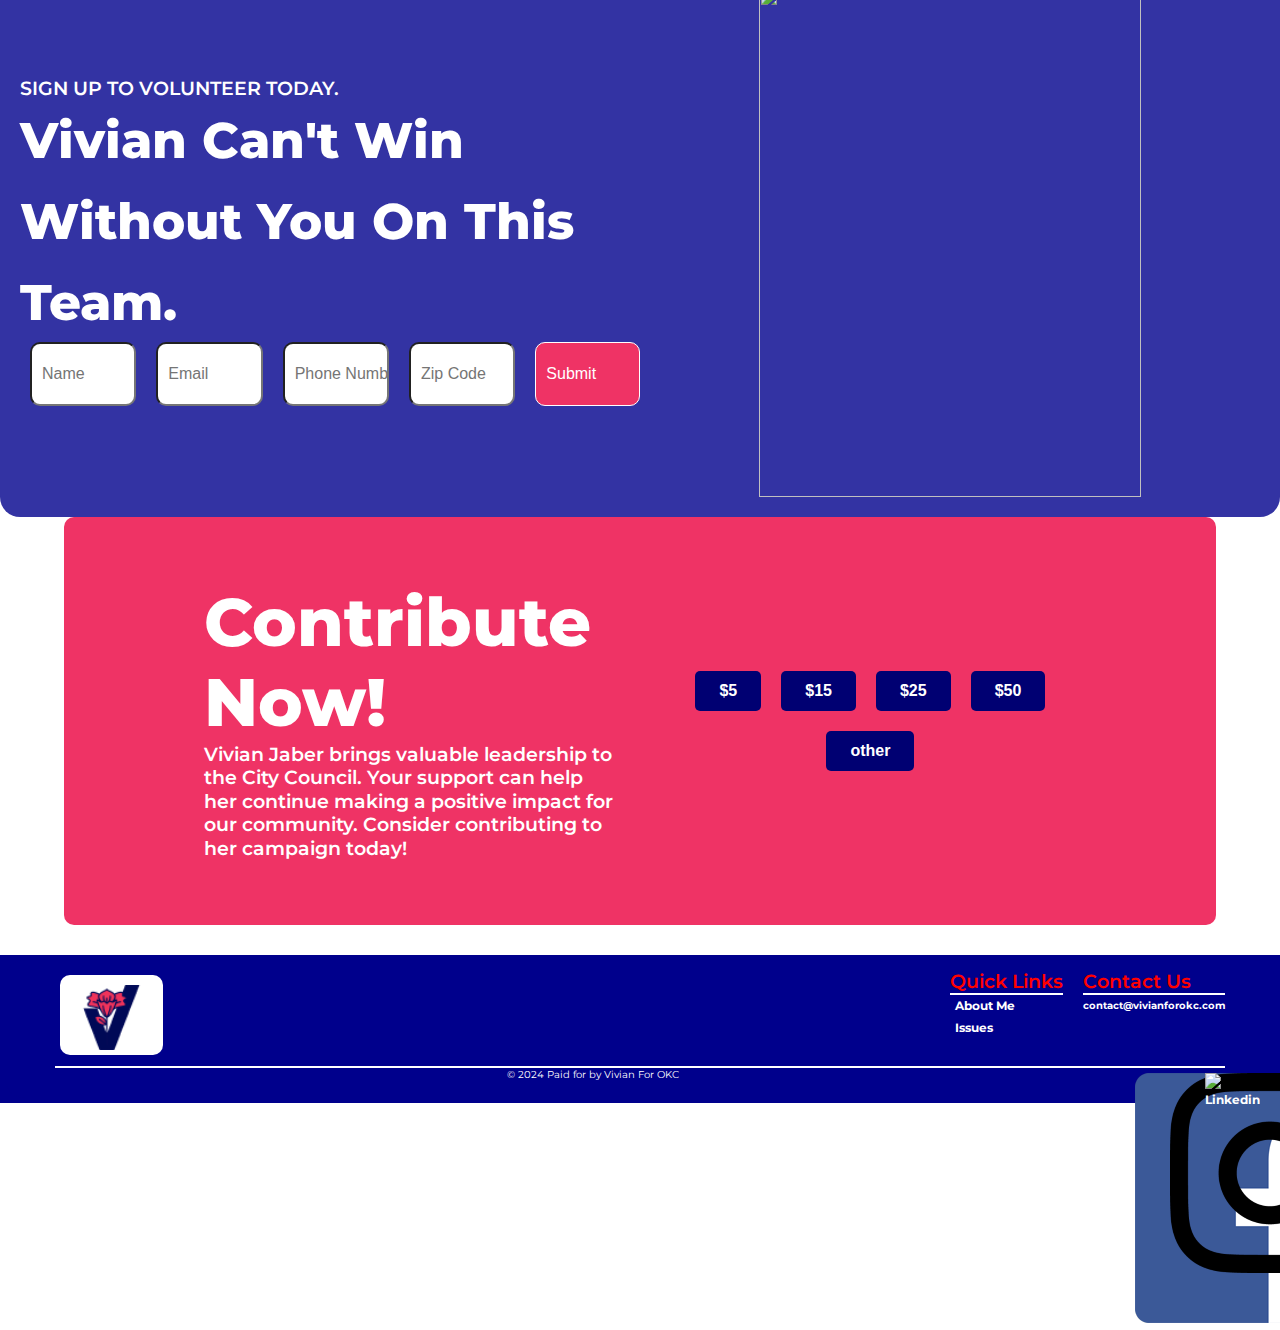
==== commit 543ac9a9: "fixing a bunch of html, standardizing it all" ====
--- a/index.html
+++ b/index.html
@@ -9,47 +9,41 @@
     <title>Vivian Jaber for OKC Ward 1</title>
     <script type="application/ld+json">
         {
-          "@context" : "https://schema.org",
-          "@type" : "WebSite",
-          "name" : "Vivian Jaber for OKC Ward 1",
-          "url" : "https://vivianforokc.com/"
+            "@context" : "https://schema.org",
+            "@type" : "WebSite",
+            "name" : "Vivian Jaber for OKC Ward 1",
+            "url" : "https://vivianforokc.com/"
         }
-      </script>
+    </script>
     <script src="scripts.js"></script>
     <meta name="viewport" content="width=device-width,initial-scale=1.0">
     <meta name="google-site-verification" content="QAdhr9gCqTO2-LdzNZmEIMq-FNPM_l2IJPlEKTVcHi0" />
 </head>
 <body>
-    <header>
-        <nav>
-            <div id="navimage">
-                <a href="index.html"><img src="vivian-jaber-logo.png" alt="Vivian Jaber Logo"></a>
-            </div>
-            <div id="navbtns" class="topnav">
-                <div id="donatebtn">
-                    <form method="get" action="#donatesct">
-                        <button class="donate" type="submit">Donate Now</button>
-                    </form>
-                </div>
-                <ul>
-                    <li><a href="index.html" id="currentpage">Home</a></li>
-                    <li><a href="#about">About</a></li><!--
-                    <li><a href="event.html">Event</a></li>
-                    <li><a href="page.html">Page</a></li>
-                    <li><a href="blog.html">Blog</a></li>
-                --><li><a href="#volunteernow">Contact</a></li>
-                </ul>
-                <div id="assist">
-                    <form method="get" id="navvolunbtn" action="#volunteernow">
-                        <button class="joincampaign">Become a Volunteer</button>
-                    </form>
-                </div>
-            </div>
-        </nav>
+    <header id="navbar">
+        <div id="navimage">
+            <a href="index.html"><img src="vivian-jaber-logo.png" alt="Vivian Jaber Logo"></a>
+        </div>
+        <div id="navbtns">
+            <form method="get" id="donatebtn" action="#donatesct">
+                <button class="donate" type="submit">Donate Now</button>
+            </form>
+            <ul>
+                <li><a href="index.html" id="currentpage">Home</a></li>
+                <li><a href="#about">About</a></li><!--
+                <li><a href="event.html">Event</a></li>
+                <li><a href="page.html">Page</a></li>
+                <li><a href="blog.html">Blog</a></li>
+            --><li><a href="#volunteernow">Contact</a></li>
+            </ul>
+            <form method="get" id="navvolunbtn" action="#volunteernow">
+                <button class="joincampaign">Become a Volunteer</button>
+            </form>
+        </div>
     </header>
     <main>
-        <div id="calltoaction">
-            <div id="calltoactiontext">
+        <div id="calltoaction" class="section">
+            <div id="calltoactiontext" class="subsection">
                 <p class="smallred" id="voteforfuture">Vote For Progress</p>
                 <p id="winwithvivian">Win with Vivian 
                     <img id="checkmark" src="checkmark.png" alt="">
@@ -62,15 +56,15 @@
                     </form>
                 </div>
             </div>
-            <div id="calltoactionpicture">
+            <div id="calltoactionpicture" class="subsection">
                 <img src="vivian-jaber-photo4.jpg" >
             </div>
         </div>
-        <div id="about">
-            <div id="aboutpicture">
+        <div id="about" class="section">
+            <div id="aboutpicture" class="subsection">
                 <img src="vivian-jaber-photo1.jpg" >
             </div>
-            <div id="abouttextandpoints">    
+            <div id="abouttextandpoints" class="subsection">    
                 <div id ="abouttext">
                     <p class="smallred">About Vivian</p>
                     <p class="blueheader">Leadership.</p> <p class="blueheader">Experience.</p> <p class="blueheader">Vision.</p>
@@ -92,24 +86,7 @@
                 </div>
             </div>
         </div>
-        <div id="mvconcernissues">
-            <!--<div id="missionandvision">
-                <p class="smallred">Our Mission</p>
-                <p class="blueheader">A Better World Is Possible</p>
-                <p class="smallparagraph">Lorem ipsum dolor sit amet, consectetur adipiscing elit. Maecenas elit arcu, bibendum id massa quis, facilisis imperdiet magna. Sed maximus, mauris quis cursus sagittis, justo turpis vulputate diam, quis sodales nunc dui sit amet dolor. Donec tempor porttitor hendrerit. Etiam nisi velit, pharetra non tortor sit amet, elementum consequat ex. Proin quis iaculis est. Phasellus sodales ante enim</p>
-                <div id="missionvisionpoints">
-                    <div class="missionpoints roundedbox">
-                        <p class="miniheader">Mission</p>
-                        <p class="smallparagraph">Lorem ipsum dolor sit amet, consectetur adipiscing elit. Maecenas elit arcu, bibendum id massa quis, facilisis imperdiet magna. Sed maximus, mauris quis cursus sagittis, justo turpis vulputate diam, quis sodales nunc dui sit amet dolor. Donec tempor porttitor hendrerit. Etiam nisi velit, pharetra non tortor sit amet, elementum consequat ex. Proin quis iaculis est. Phasellus sodales ante enim</p>
-                        <a class="arrowtext" href="about.html">Learn More <img src="redarrow.png"></a>
-                    </div>
-                    <div class="visionpoints roundedbox">
-                        <p class="miniheader">Vision</p>
-                        <p class="smallparagraph">Lorem ipsum dolor sit amet, consectetur adipiscing elit. Maecenas elit arcu, bibendum id massa quis, facilisis imperdiet magna. Sed maximus, mauris quis cursus sagittis, justo turpis vulputate diam, quis sodales nunc dui sit amet dolor. Donec tempor porttitor hendrerit. Etiam nisi velit, pharetra non tortor sit amet, elementum consequat ex. Proin quis iaculis est. Phasellus sodales ante enim</p>
-                        <a class="arrowtext" href="about.html">Learn More<img src="whitearrow.png"></a>
-                    </div>
-                </div>
-            </div>-->
+        <div id="concernissues" class="section">
             <div id="ConcernsIssues">
                 <div id="concernsheadertxt">
                     <p class="smallred">Priorities and Issues</p>
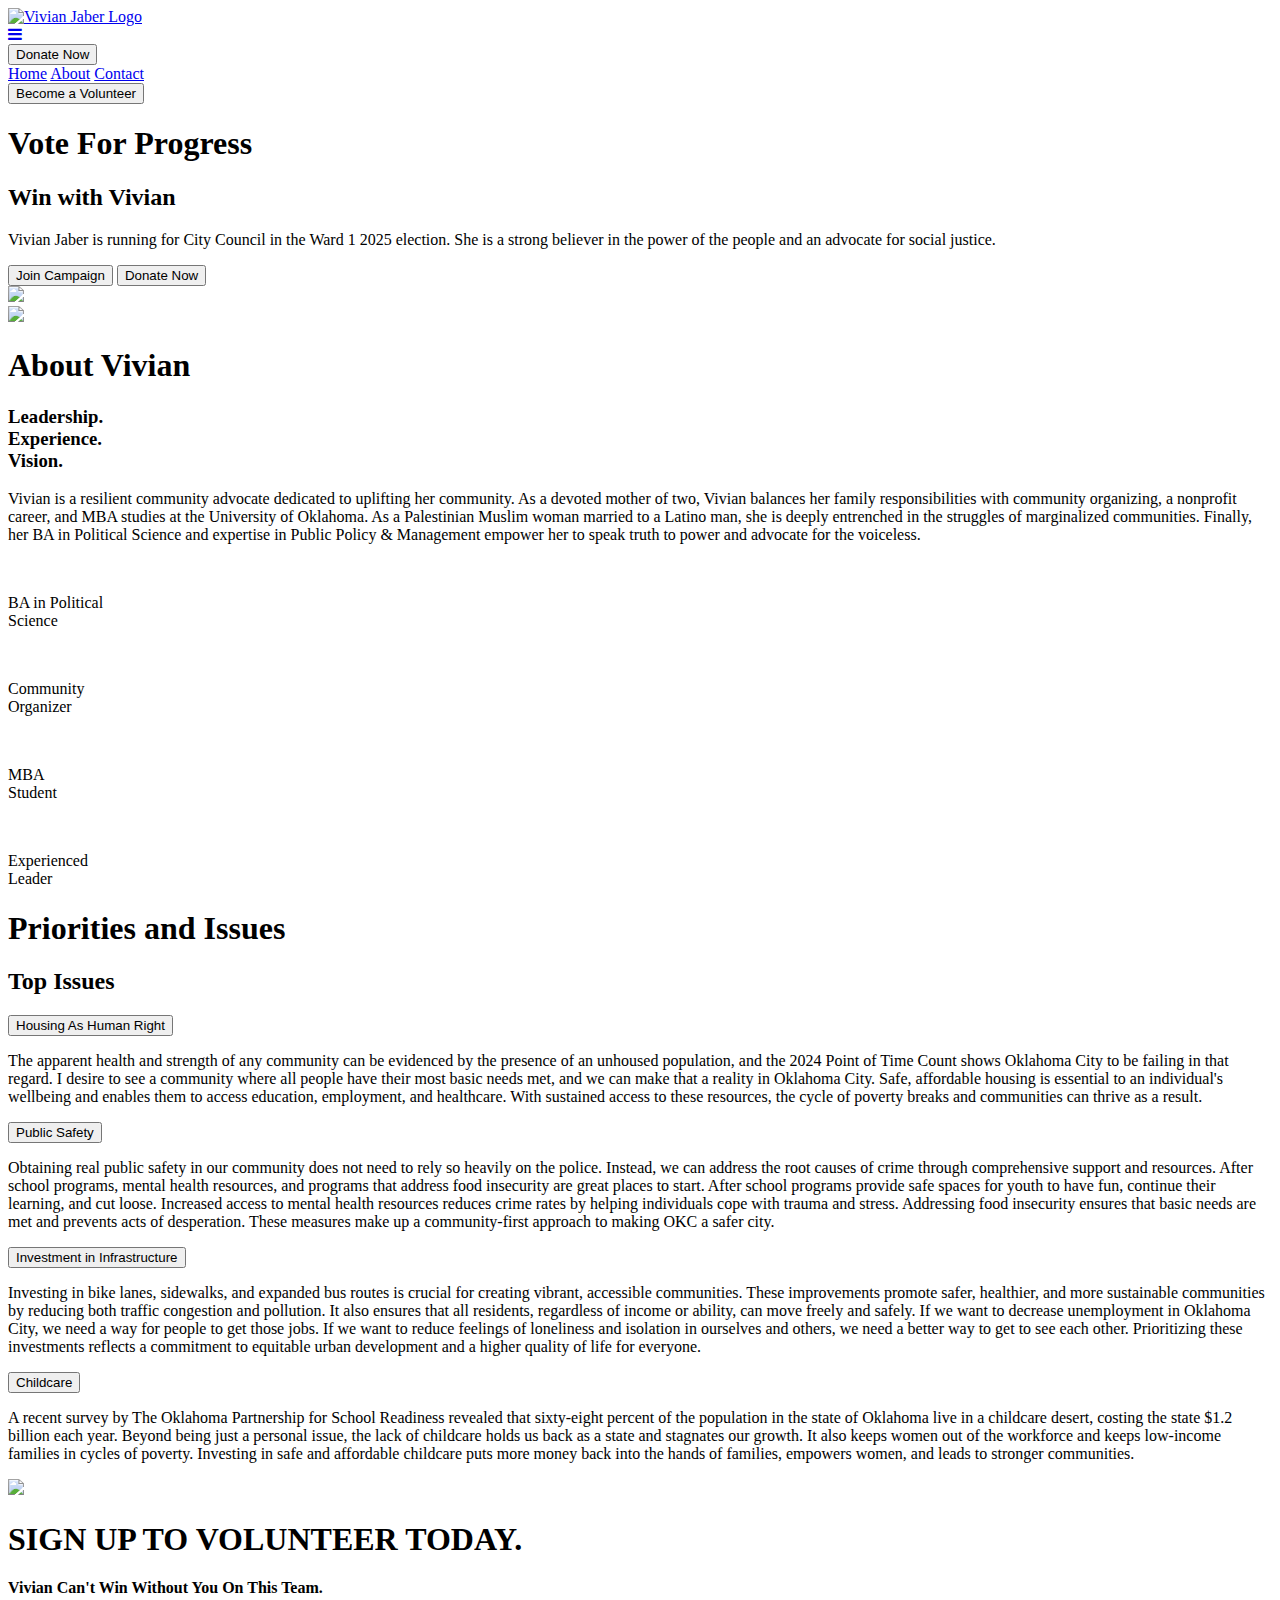
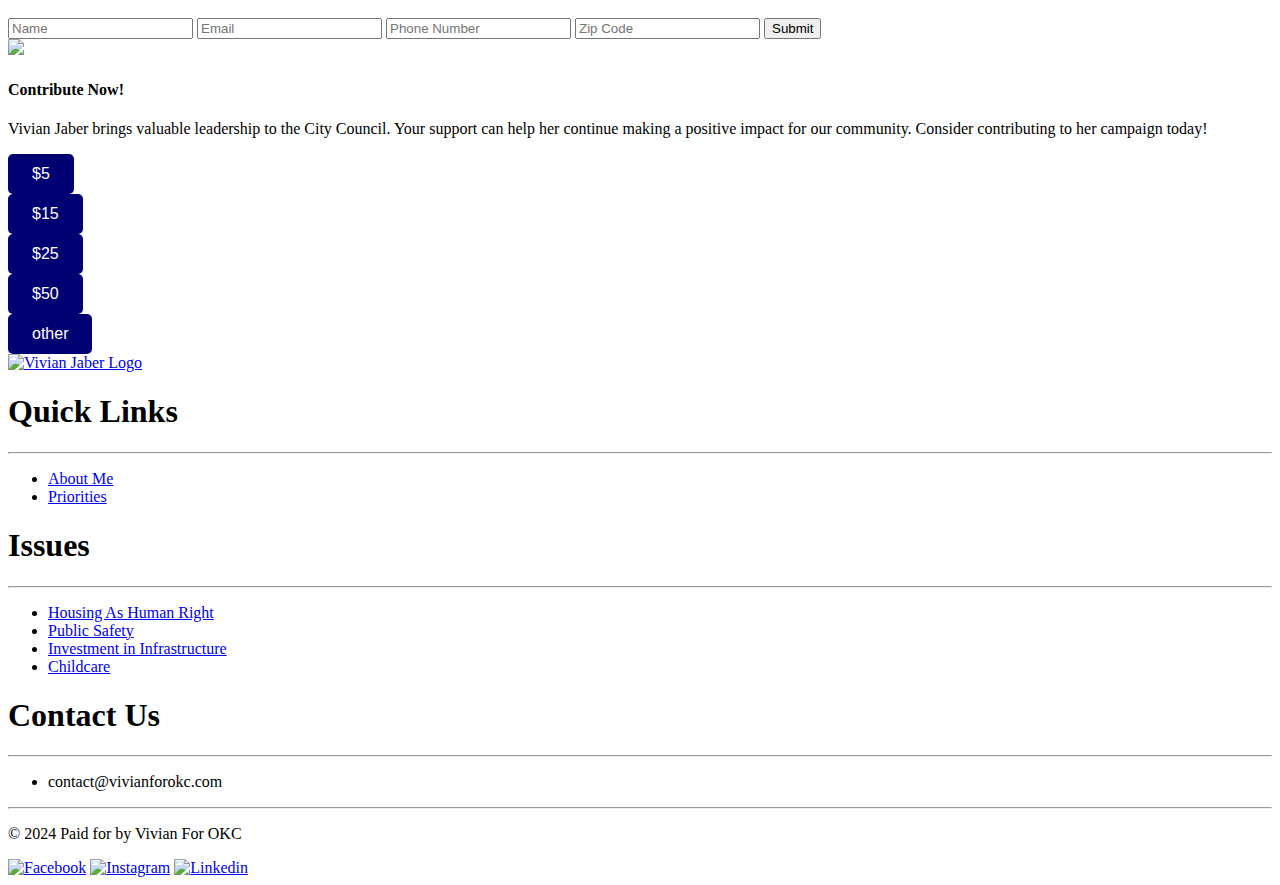
==== commit 77b8f9cb: "small changes" ====
--- a/index.html
+++ b/index.html
@@ -2,9 +2,10 @@
 <html lang="en" >
 <head>
     
-    <link rel="icon" href="vivian-jaber-logo.png">
-    <link rel="stylesheet" href="styles.css">
+    <link rel="icon" href="./resources/vivian-jaber-logo.png">
+    <link rel="stylesheet" href="./stylesheets/styles.css">
     <link rel="stylesheet" href="https://cdnjs.cloudflare.com/ajax/libs/font-awesome/4.7.0/css/font-awesome.min.css">
+    <link rel="stylesheet" href="./stylesheets/navbardropdown.css">
     <meta charset="UTF-8">
     <title>Vivian Jaber for OKC Ward 1</title>
     <script type="application/ld+json">
@@ -15,40 +16,40 @@
             "url" : "https://vivianforokc.com/"
         }
     </script>
-    <script src="scripts.js"></script>
+    <script src="./scripts/scripts.js"></script>
     <meta name="viewport" content="width=device-width,initial-scale=1.0">
     <meta name="google-site-verification" content="QAdhr9gCqTO2-LdzNZmEIMq-FNPM_l2IJPlEKTVcHi0" />
 </head>
 <body>
-    <header id="navbar">
-        <div id="navimage">
-            <a href="index.html"><img src="vivian-jaber-logo.png" alt="Vivian Jaber Logo"></a>
+    <header id="navbar" class="topnavz">
+        <div id ="metabuttons">
+            <div id="navimage">
+                <a href="index.html"><img src="./resources/vivian-jaber-logo.png" alt="Vivian Jaber Logo"></a>
+            </div>
+            <a href="javascript:void(0);" class="icon" onclick="myFunction()">
+                <i class="fa fa-bars"></i>
+            </a>
+            <form method="get" id="navvolunbtn" action="#donate">
+                <button class="joincampaign bluebackground">Donate Now</button>
+            </form>
         </div>
-        <div id="navbtns">
-            <form method="get" id="donatebtn" action="#donatesct">
-                <button class="donate" type="submit">Donate Now</button>
-            </form>
-            <ul>
-                <li><a href="index.html" id="currentpage">Home</a></li>
-                <li><a href="#about">About</a></li><!--
-                <li><a href="event.html">Event</a></li>
-                <li><a href="page.html">Page</a></li>
-                <li><a href="blog.html">Blog</a></li>
-            --><li><a href="#volunteernow">Contact</a></li>
-            </ul>
+        <nav id="navbtns" class="topnav">
+            <a href="index.html" id="currentpage">Home</a>
+            <a href="#about">About</a>
+            <a href="#footercolumns">Contact</a>
             <form method="get" id="navvolunbtn" action="#volunteernow">
                 <button class="joincampaign">Become a Volunteer</button>
             </form>
-        </div>
+        </nav>
     </header>
     <main>
-        <div id="calltoaction" class="section">
+        <section id="calltoaction" class="section1background">
             <div id="calltoactiontext" class="subsection">
-                <p class="smallred" id="voteforfuture">Vote For Progress</p>
-                <p id="winwithvivian">Win with Vivian 
-                    <img id="checkmark" src="checkmark.png" alt="">
-                </p>
-                <p class="smallparagraph">Vivian Jaber is running for City Council in the Ward 1 2025 election. She is a strong believer in the power of the people and an advocate for social justice.</p>
+                <h1 class="red" id="voteforfuture">Vote For Progress</h1>
+                <h2 class="blue" id="winwithvivian">Win with Vivian 
+                    <img class="checkmark" src="./resources/checkmark.png" alt="">
+                </h2>
+                <p>Vivian Jaber is running for City Council in the Ward 1 2025 election. She is a strong believer in the power of the people and an advocate for social justice.</p>
                 <div id="calltoactionbuttons">
                     <form id="calltoactionform" method="get" action="#volunteernow">
                         <button class="joincampaign">Join Campaign</button>
@@ -57,101 +58,98 @@
                 </div>
             </div>
             <div id="calltoactionpicture" class="subsection">
-                <img src="vivian-jaber-photo4.jpg" >
-            </div>
-        </div>
-        <div id="about" class="section">
+                <img src="./resources/vivian-jaber-photo4.jpg" >
+            </div>
+        </section>
+        <section id="about">
             <div id="aboutpicture" class="subsection">
-                <img src="vivian-jaber-photo1.jpg" >
+                <img src="./resources/vivian-jaber-photo1.jpg" >
             </div>
             <div id="abouttextandpoints" class="subsection">    
                 <div id ="abouttext">
-                    <p class="smallred">About Vivian</p>
-                    <p class="blueheader">Leadership.</p> <p class="blueheader">Experience.</p> <p class="blueheader">Vision.</p>
+                    <h1 class="red">About Vivian</h1>
+                    <h3 class="blue">Leadership.<br>Experience.<br>Vision.</h3>
                     <p class="smallparagraph">Vivian is a resilient community advocate dedicated to uplifting her community. As a devoted mother of two, Vivian balances her family responsibilities with community organizing, a nonprofit career, and MBA studies at the University of Oklahoma. As a Palestinian Muslim woman married to a Latino man, she is deeply entrenched in the struggles of marginalized communities. Finally, her BA in Political Science and expertise in Public Policy & Management empower her to speak truth to power and advocate for the voiceless.</p>
                 </div>
                 <div id="aboutpoints">
                     <div class="points">
-                        <img src="point1.png" alt="">
-                        <p>BA in </p><p>Political Science</p>
-                        <img src="point3.png" alt="">
-                        <p>Community </p><p>Organizer</p>
+                        <img src="./resources/point1.png" alt="">
+                        <p>BA in Political <br>Science</p>
+                        <img src="./resources/point3.png" alt="">
+                        <p>Community <br>Organizer</p>
                     </div>
                     <div class="points">
-                        <img src="point2.png" alt="">
-                        <p>MBA </p><p>Student</p>
-                        <img src="point4.png" alt="">
-                        <p>Experienced</p><p> Leader</p>
-                    </div>
-                </div>
-            </div>
-        </div>
-        <div id="concernissues" class="section">
-            <div id="ConcernsIssues">
-                <div id="concernsheadertxt">
-                    <p class="smallred">Priorities and Issues</p>
-                    <p class="blueheader">Top Issues</p>
-                </div>
-                <div id="collapsibles">
-                    <button class="DropDownHeader">Housing As Human Right</button><!--
-            -->     <p class="DropDownText smallparagraph">The apparent health and strength of any community can be evidenced by the presence of an unhoused population, and the 2024 Point of Time Count shows Oklahoma City to be failing in that regard. I desire to see a community where all people have their most basic needs met, and we can make that a reality in Oklahoma City. Safe, affordable housing is essential to an individual's wellbeing and enables them to access education, employment, and healthcare. With sustained access to these resources, the cycle of poverty breaks and communities can thrive as a result.</p>
-                    <button class="DropDownHeader">Public Safety</button><!--
-            -->     <p class="DropDownText smallparagraph">Obtaining real public safety in our community does not need to rely so heavily on the police. Instead, we can address the root causes of crime through comprehensive support and resources. After school programs, mental health resources, and programs that address food insecurity are great places to start. After school programs provide safe spaces for youth to have fun, continue their learning, and cut loose. Increased access to mental health resources reduces crime rates by helping individuals cope with trauma and stress. Addressing food insecurity ensures that basic needs are met and prevents acts of desperation. These measures make up a community-first approach to making OKC a safer city.</p>
-                    <button class="DropDownHeader">Investment in Infrastructure</button><!--
-            -->     <p class="DropDownText smallparagraph">Investing in bike lanes, sidewalks, and expanded bus routes is crucial for creating vibrant, accessible communities. These improvements promote safer, healthier, and more sustainable communities by reducing both traffic congestion and pollution. It also ensures that all residents, regardless of income or ability, can move freely and safely. If we want to decrease unemployment in Oklahoma City, we need a way for people to get those jobs. If we want to reduce feelings of loneliness and isolation in ourselves and others, we need a better way to get to see each other. Prioritizing these investments reflects a commitment to equitable urban development and a higher quality of life for everyone.</p>
-                    <button class="DropDownHeader">Childcare</button><!--
-            -->     <p class="DropDownText smallparagraph">A recent survey by The Oklahoma Partnership for School Readiness revealed that sixty-eight percent of the population in the state of Oklahoma live in a childcare desert, costing the state $1.2 billion each year. Beyond being just a personal issue, the lack of childcare holds us back as a state and stagnates our growth. It also keeps women out of the workforce and keeps low-income families in cycles of poverty. Investing in safe and affordable childcare puts more money back into the hands of families, empowers women, and leads to stronger communities.</p>
-                </div>
+                        <img src="./resources/point2.png" alt="">
+                        <p>MBA <br>Student</p>
+                        <img src="./resources/point4.png" alt="">
+                        <p>Experienced<br> Leader</p>
+                    </div>
+                </div>
+            </div>
+        </section>
+        <section id="concernissues" class="section1background">
+            <div id="concernsissuesdropdowns">
+            <div id="concernsheadertxt">
+                <h1 class="red">Priorities and Issues</h1>
+                <h2 class="blue">Top Issues</h2>
+            </div>
+            <div id="collapsibles">
+                <button class="dropdownheader">Housing As Human Right</button><!--
+            -->     <p class="dropdowntext">The apparent health and strength of any community can be evidenced by the presence of an unhoused population, and the 2024 Point of Time Count shows Oklahoma City to be failing in that regard. I desire to see a community where all people have their most basic needs met, and we can make that a reality in Oklahoma City. Safe, affordable housing is essential to an individual's wellbeing and enables them to access education, employment, and healthcare. With sustained access to these resources, the cycle of poverty breaks and communities can thrive as a result.</p>
+                <button class="dropdownheader">Public Safety</button><!--
+            -->     <p class="dropdowntext">Obtaining real public safety in our community does not need to rely so heavily on the police. Instead, we can address the root causes of crime through comprehensive support and resources. After school programs, mental health resources, and programs that address food insecurity are great places to start. After school programs provide safe spaces for youth to have fun, continue their learning, and cut loose. Increased access to mental health resources reduces crime rates by helping individuals cope with trauma and stress. Addressing food insecurity ensures that basic needs are met and prevents acts of desperation. These measures make up a community-first approach to making OKC a safer city.</p>
+                <button class="dropdownheader">Investment in Infrastructure</button><!--
+            -->     <p class="dropdowntext">Investing in bike lanes, sidewalks, and expanded bus routes is crucial for creating vibrant, accessible communities. These improvements promote safer, healthier, and more sustainable communities by reducing both traffic congestion and pollution. It also ensures that all residents, regardless of income or ability, can move freely and safely. If we want to decrease unemployment in Oklahoma City, we need a way for people to get those jobs. If we want to reduce feelings of loneliness and isolation in ourselves and others, we need a better way to get to see each other. Prioritizing these investments reflects a commitment to equitable urban development and a higher quality of life for everyone.</p>
+                <button class="dropdownheader">Childcare</button><!--
+            -->     <p class="dropdowntext">A recent survey by The Oklahoma Partnership for School Readiness revealed that sixty-eight percent of the population in the state of Oklahoma live in a childcare desert, costing the state $1.2 billion each year. Beyond being just a personal issue, the lack of childcare holds us back as a state and stagnates our growth. It also keeps women out of the workforce and keeps low-income families in cycles of poverty. Investing in safe and affordable childcare puts more money back into the hands of families, empowers women, and leads to stronger communities.</p>
+            </div>
             </div>
             <div id="concernspicture">
-                <img src="vivian-jaber-photo2.jpg">
+                <img src="./resources/vivian-jaber-photo2.jpg">
             </div>
             <script>
-                var coll = document.getElementsByClassName("DropDownHeader");
-                var i;
-                var coll = document.getElementsByClassName("DropDownHeader");
+            var i;
+            var coll = document.getElementsByClassName("dropdownheader");
 
-                for (i = 0; i < coll.length; i++) {
-                    coll[i].addEventListener("click", function() {
-                        // Collapse any active collapsible
-                        var activeCollapsible = document.querySelector(".active");
-                        if (activeCollapsible && activeCollapsible !== this) {
-                            activeCollapsible.classList.remove("active");
-                            var activeContent = activeCollapsible.nextElementSibling;
-                            activeContent.style.maxHeight = null;
-                            activeCollapsible.style.color = "#00008C";
-                            activeContent.style.border = "none";
-                            activeContent.style.padding = "0px";
-                            activeContent.style.display = "none";
-                        }
+            for (i = 0; i < coll.length; i++) {
+                coll[i].addEventListener("click", function() {
+                // Collapse any active collapsible
+                var activeCollapsible = document.querySelector(".active");
+                if (activeCollapsible && activeCollapsible !== this) {
+                    activeCollapsible.classList.remove("active");
+                    var activeContent = activeCollapsible.nextElementSibling;
+                    activeContent.style.maxHeight = null;
+                    activeContent.style.border = "none";
+                    activeContent.style.padding = "0px";
+                    activeContent.style.display = "none";
+                }
 
-                        this.classList.toggle("active");
-                        var content = this.nextElementSibling;
-                        if (content.style.maxHeight){
-                            content.style.maxHeight = null;
-                            this.style.color = "#00008C";
-                            content.style.border = "none";
-                            content.style.border = "none";
-                            content.style.padding = "0px";
-                            content.style.display = "none";
-                        } else {
-                            content.style.display = "inline-block";
-                            content.style.padding = "30px";
-                            content.style.maxHeight = content.scrollHeight + "px";
-                            this.style.color = "#EF3D65";
-                            content.style.border = "1px solid rgba(0, 0, 140, 1)";
-                        }
-                    });
+                this.classList.toggle("active");
+                var content = this.nextElementSibling;
+                if (content.style.maxHeight){
+                    content.style.transition = "max-height 0.5s ease-out";
+                    content.style.maxHeight = null;
+                    content.style.border = "none";
+                    content.style.padding = "0px";
+                    content.style.display = "none";
+                } else {
+                    content.style.display = "inline-block";
+                    content.style.padding = "30px";
+                    content.style.maxHeight = content.scrollHeight + "px"
+                    content.style.border = "1px solid rgba(0, 0, 140, 1)";
+                    content.style.transition = "max-height 0.5s ease-in";
                 }
+                });
+            }
             </script>
-        </div>
-        <section id="volunteernow">
-            <div id="volunteertxt">
+        </section>
+        <section id="volunteernow" class="bluebackground">
+            <div id="volunteertxt" class="subsection">
                 <div id="volunteertext" >
-                    <p>SIGN UP TO VOLUNTEER TODAY.</p>
+                    <h1>SIGN UP TO VOLUNTEER TODAY.</h1>
                 </div>
                 <div id="volunteerheader">
-                    <p>Vivian Can't Win Without You On This Team.</p>
+                    <h4>Vivian Can't Win Without You On This Team.</h4>
                 </div>
                 <div id="volunteerform">
                     <form id="emailform" onsubmit="sendVolunteerEmail();return false;">
@@ -164,46 +162,42 @@
                         </div>
                     </form>
                 </div>
-<!--                <script>
-                    
-                </script>-->
-            </div>
-            <div id="volunteerpic">
-                <img src="vivian-jaber-photo3.jpg" >
-            </div>
-        </section>
-        <section id="donatesct">
-            <div id="donate">
-                <div id="donatetxt">
-                    <p id="donateheader">Contribute Now!</p>
-                    <p id="donateparagraph">Vivian Jaber brings valuable leadership to the City Council. Your support can help her continue making a positive impact for our community. Consider contributing to her campaign today!</p>
-                </div>
-                <div id="donateform">
-                    <a class="dbox-donation-page-button" href="https://donorbox.org/vivian-for-okc?default_interval=o&amp;amount=5" style="background: rgb(0, 0, 114); color: rgb(255, 255, 255); text-decoration: none; font-family: Verdana, sans-serif; display: flex; font-size: 16px; padding: 8px 24px; border-radius: 5px; gap: 8px; width: fit-content; line-height: 24px;"><img src="https://donorbox.org/images/white_logo.svg" style="display: none;">$5</a>
-                    <a class="dbox-donation-page-button" href="https://donorbox.org/vivian-for-okc?default_interval=o&amp;amount=15" style="background: rgb(0, 0, 114); color: rgb(255, 255, 255); text-decoration: none; font-family: Verdana, sans-serif; display: flex; font-size: 16px; padding: 8px 24px; border-radius: 5px; gap: 8px; width: fit-content; line-height: 24px;"><img src="https://donorbox.org/images/white_logo.svg" style="display: none;">$15</a>
-                    <a class="dbox-donation-page-button" href="https://donorbox.org/vivian-for-okc?default_interval=o&amp;amount=25" style="background: rgb(0, 0, 114); color: rgb(255, 255, 255); text-decoration: none; font-family: Verdana, sans-serif; display: flex; font-size: 16px; padding: 8px 24px; border-radius: 5px; gap: 8px; width: fit-content; line-height: 24px;"><img src="https://donorbox.org/images/white_logo.svg" style="display: none;">$25</a>
-                    <a class="dbox-donation-page-button" href="https://donorbox.org/vivian-for-okc?default_interval=o&amp;amount=50" style="background: rgb(0, 0, 114); color: rgb(255, 255, 255); text-decoration: none; font-family: Verdana, sans-serif; display: flex; font-size: 16px; padding: 8px 24px; border-radius: 5px; gap: 8px; width: fit-content; line-height: 24px;"><img src="https://donorbox.org/images/white_logo.svg" style="display: none;">$50</a>
-                    <a class="dbox-donation-page-button" href="https://donorbox.org/vivian-for-okc?default_interval=o" style="background: rgb(0, 0, 114); color: rgb(255, 255, 255); text-decoration: none; font-family: Verdana, sans-serif; display: flex; font-size: 16px; padding: 8px 24px; border-radius: 5px; gap: 8px; width: fit-content; line-height: 24px;"><img src="https://donorbox.org/images/white_logo.svg" style="display: none;">other</a>
-            </div>
-        </section>
+
+            </div>
+            <div id="volunteerpic" class="subsection">
+                <img src="./resources/vivian-jaber-photo3.jpg" >
+            </div>
+        </section>
+        <section id="donate" class="redbackground">
+            <div id="donatetxt">
+                <h4 id="donateheader">Contribute Now!</h4>
+                <p id="donateparagraph">Vivian Jaber brings valuable leadership to the City Council. Your support can help her continue making a positive impact for our community. Consider contributing to her campaign today!</p>
+            </div>
+            <div id="donateform">
+                <a class="dbox-donation-page-button" href="https://donorbox.org/vivian-for-okc?default_interval=o&amp;amount=5" style="background: rgb(0, 0, 114); color: rgb(255, 255, 255); text-decoration: none; font-family: Verdana, sans-serif; display: flex; font-size: 16px; padding: 8px 24px; border-radius: 5px; gap: 8px; width: fit-content; line-height: 24px;"><img src="https://donorbox.org/images/white_logo.svg" style="display: none;">$5</a>
+                <a class="dbox-donation-page-button" href="https://donorbox.org/vivian-for-okc?default_interval=o&amp;amount=15" style="background: rgb(0, 0, 114); color: rgb(255, 255, 255); text-decoration: none; font-family: Verdana, sans-serif; display: flex; font-size: 16px; padding: 8px 24px; border-radius: 5px; gap: 8px; width: fit-content; line-height: 24px;"><img src="https://donorbox.org/images/white_logo.svg" style="display: none;">$15</a>
+                <a class="dbox-donation-page-button" href="https://donorbox.org/vivian-for-okc?default_interval=o&amp;amount=25" style="background: rgb(0, 0, 114); color: rgb(255, 255, 255); text-decoration: none; font-family: Verdana, sans-serif; display: flex; font-size: 16px; padding: 8px 24px; border-radius: 5px; gap: 8px; width: fit-content; line-height: 24px;"><img src="https://donorbox.org/images/white_logo.svg" style="display: none;">$25</a>
+                <a class="dbox-donation-page-button" href="https://donorbox.org/vivian-for-okc?default_interval=o&amp;amount=50" style="background: rgb(0, 0, 114); color: rgb(255, 255, 255); text-decoration: none; font-family: Verdana, sans-serif; display: flex; font-size: 16px; padding: 8px 24px; border-radius: 5px; gap: 8px; width: fit-content; line-height: 24px;"><img src="https://donorbox.org/images/white_logo.svg" style="display: none;">$50</a>
+                <a class="dbox-donation-page-button" href="https://donorbox.org/vivian-for-okc?default_interval=o" style="background: rgb(0, 0, 114); color: rgb(255, 255, 255); text-decoration: none; font-family: Verdana, sans-serif; display: flex; font-size: 16px; padding: 8px 24px; border-radius: 5px; gap: 8px; width: fit-content; line-height: 24px;"><img src="https://donorbox.org/images/white_logo.svg" style="display: none;">other</a>
+            </section>
     </main>
     <footer>
-        <div id="footer">
-            <div id="FooterColumns">
-                <a href="index.html"><img src="vivian-jaber-logo.png" alt="Vivian Jaber Logo"></a>
-                <div id="FooterText">
-                    <div id="QuickLinks">
-                        <p class="smallred">Quick Links</p>
+        <div id="footercolumns">
+            <div id="upperfooter">
+                <a href="index.html"><img id="logo" src="./resources/vivian-jaber-logo.png" alt="Vivian Jaber Logo"></a>
+                <div id="footertext">
+                    <div id="quicklinks">
+                        <h1 class="red">Quick Links</h1>
                         <hr>
                         <ul>
-                            <li><a href="#about">About Me</a></li><!--
+                            <li><a class="footerlinks" href="#about">About Me</a></li><!--
                             <li><a href="team.html">Our Team</a></li>
-                        --><li><a href="#volunteernow">Issues</a></li><!--
+                        --><li><a class="footerlinks" href="#concernissues">Priorities</a></li><!--
                             <li><a href="bio.html">Biography</a></li>
                         --></ul>
                     </div>
-                    <div id="Issues">
-                        <p class="smallred">Issues</p>
+                    <div id="issues">
+                        <h1 class="red">Issues</h1>
                         <hr>
                         <ul>
                             <li><a href="housing.html">Housing As Human Right</a></li>
@@ -211,26 +205,26 @@
                             <li><a href="covid.html">Investment in Infrastructure</a></li>
                             <li><a href="education.html">Childcare</a></li>
                     </div>
-                    <div id="Contact">
-                        <p class="smallred">Contact Us</p>
+                    <div id="contact">
+                        <h1 class="red">Contact Us</h1>
                         <hr>
                         <ul><!--
                             <li> Address</li>
-                        --><li> contact@vivianforokc.com</li><!--
+                        --><li class="footerlinks"> contact@vivianforokc.com</li><!--
                             <li> 405-555-5555</li>
                         --></ul>
                     </div>
                 </div>
             </div>
-            <div id="copyright">
-                <hr>
-                <div id="socialmedia">
-                    <p>&copy; 2024 Paid for by Vivian For OKC</p>
-                    <div id="socialmediaicons">
-                        <a href="https://www.facebook.com/vivianforokc"><img src="facebook.png" alt="Facebook"></a>
-                        <a href="https://www.instagram.com/vivianforokc/"><img src="instagram.png" alt="Instagram"></a>
-                        <a href="https://www.linkedin.com/in/vivian-jaber-velasquez-590b5a132/"><img src="linkedin.png" alt="Linkedin"></a>
-                    </div>
+        </div>
+        <div id="copyright">
+            <hr>
+            <div id="socialmedia">
+                <p>&copy; 2024 Paid for by Vivian For OKC</p>
+                <div id="socialmediaicons">
+                    <a href="https://www.facebook.com/vivianforokc"><img src="./resources/facebook.png" alt="Facebook"></a>
+                    <a href="https://www.instagram.com/vivianforokc/"><img src="./resources/instagram.png" alt="Instagram"></a>
+                    <a href="https://www.linkedin.com/in/vivian-jaber-velasquez-590b5a132/"><img src="./resources/linkedin.png" alt="Linkedin"></a>
                 </div>
             </div>
         </div>
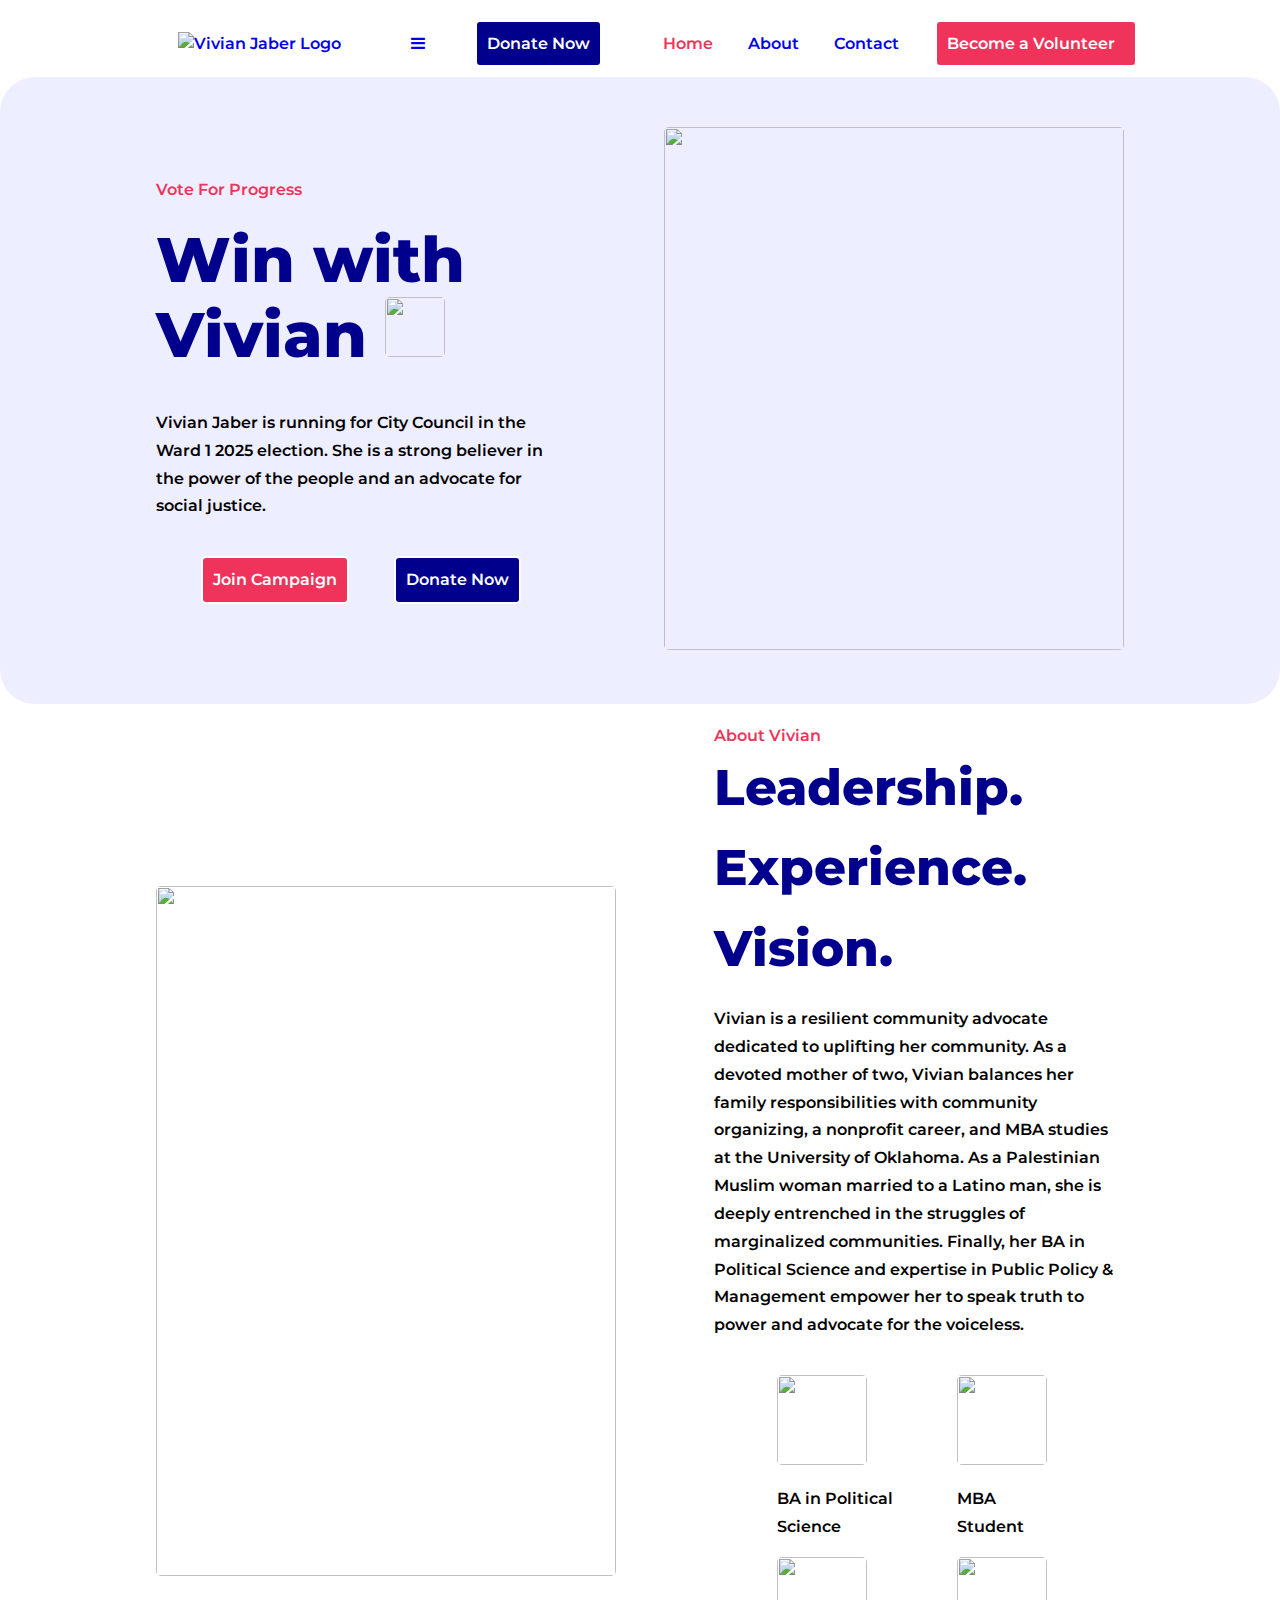
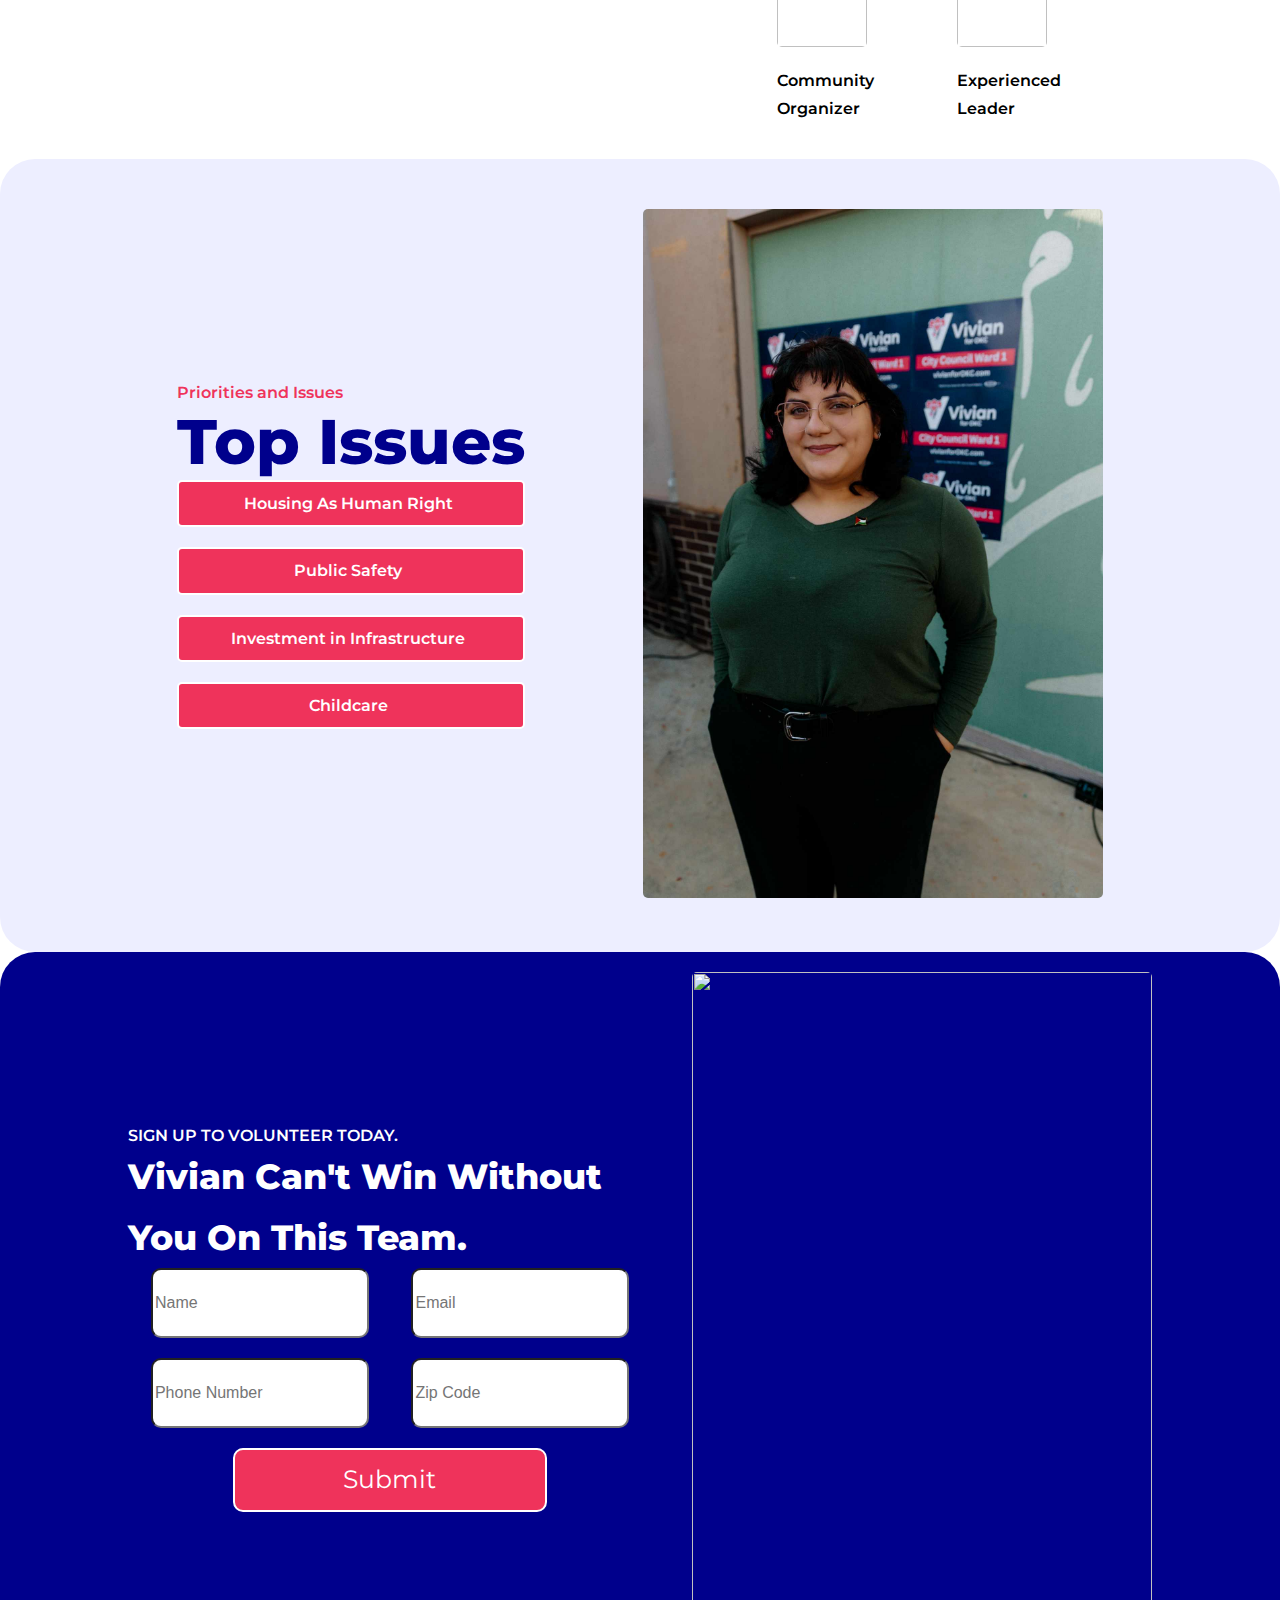
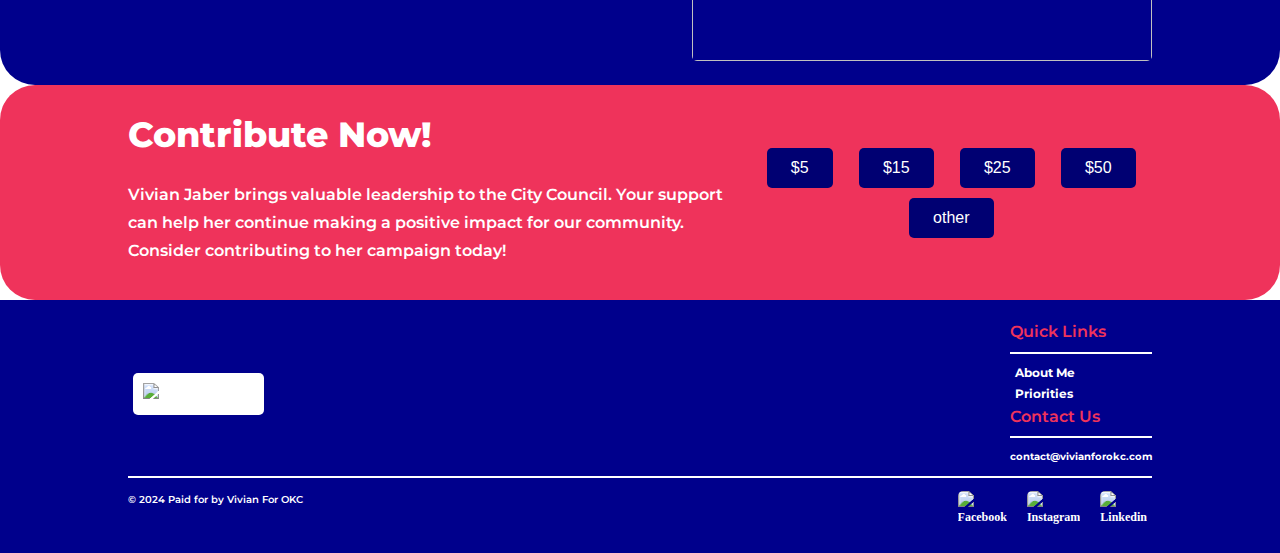
==== commit f12348d7: "Changed Photos, Vivian Zam Zams" ====
--- a/index.html
+++ b/index.html
@@ -105,7 +105,7 @@
             </div>
             </div>
             <div id="concernspicture">
-                <img src="./resources/vivian-jaber-photo2.jpg">
+                <img src="./resources/VivianZamZamFull.jpg">
             </div>
             <script>
             var i;
@@ -165,7 +165,7 @@
 
             </div>
             <div id="volunteerpic" class="subsection">
-                <img src="./resources/vivian-jaber-photo3.jpg" >
+                <img src="./resources/VivianZamZamUpper .jpg" >
             </div>
         </section>
         <section id="donate" class="redbackground">
--- a/stylesheets/styles.css
+++ b/stylesheets/styles.css
@@ -0,0 +1,590 @@
+@import url('https://fonts.googleapis.com/css2?family=Montserrat:wght@400;600;800&display=swap');
+:root {
+    --backgroundcolor:255, 255, 255;
+    --color3:237, 238, 255;
+    --currentpage: 239, 51, 91;
+    --navycolor: 0, 0, 140;
+    --secondaycolor: 239, 51, 91;
+    --navbuttonhover: 219,51,91;
+}
+html { scroll-behavior: smooth;}
+img {
+    border-radius: 5px;
+}
+#logo:hover {
+    cursor:pointer;
+}
+ul {
+    list-style-type: none;
+    margin: 0;
+    padding: 0;
+}
+button {
+    text-decoration: none;
+}
+a {
+    text-decoration: none;
+}
+a:hover {
+    cursor: pointer;
+}
+li {
+    list-style-type: none;
+}
+#aboutpicture img {
+    display: none;
+}
+#calltoactionpicture img {
+    height: 227px;
+    width:200px;
+}
+#concernspicture img {
+    height: 190px;
+    width: 200px;
+}
+#volunteernow img {
+    height: 267px;
+    width: 200px;
+    max-width: fit-content;
+}
+header img {
+    width: 90px;
+    height: 57px;
+    border-radius: 5px;
+    padding: 20px;
+}
+.points img {
+    height: 90px;
+    width: 90px;
+}
+body {
+    display: flex;
+    flex-direction: column;
+    margin: 0px;
+}
+section {
+    display: flex;
+    flex-direction: column;
+    align-items: center;
+    gap: 15px;
+    width: 80%;
+    padding-left: 10%;
+    padding-right: 10%;
+    border-radius: 35px;
+    padding-top: 20px;
+    padding-bottom: 20px;
+}
+form {
+    display: flex;
+    flex-direction: row;
+    justify-content: space-evenly;
+    gap: 0px;
+    width: 100%;
+}
+.section1background{
+    background: rgba(var(--color3), 1);
+    padding-top: 50px;
+    padding-bottom: 50px;
+}
+p {
+    font-family: Montserrat;
+    color: black;
+    font-size: 16px;
+    font-weight: 600;
+    line-height: 27.84px;
+    text-align: left;
+}
+h1 {
+    font-family: Montserrat;
+    font-size: 16.2px;
+    font-weight: 600;
+    line-height: 23.4px;
+    text-align: left;
+    margin-top: 0px;
+    margin-bottom: 0px;
+}
+h2 {
+    font-family: Montserrat;
+    font-size: 63px;
+    font-weight: 800;
+    line-height: 75.6px;
+    text-align: left;
+    margin-top: 0px;
+    margin-bottom: 0px;
+}
+h3 {
+    font-family: Montserrat;
+    font-size: 50px;
+    font-weight: 800;
+    line-height: 80.4px;
+    text-align: left;
+    margin-top: 0px;
+    margin-bottom: 0px;
+}
+h4 {
+    font-family: Montserrat;
+    font-size: 35px;
+    font-weight: 800;
+    line-height: 60.4px;
+    text-align: left;
+    margin-top: 0px;
+    margin-bottom: 0px;
+}
+.red {
+    color: rgba(var(--secondaycolor), 1);
+}
+.blue {
+    color: rgba(var(--navycolor), 1);
+}
+.bluebackground {
+    background: rgba(var(--navycolor), 1);
+    color: white;
+}
+.redbackground {
+    background: rgba(var(--secondaycolor), 1);
+    color: white;
+}
+.checkmark {
+    font-family: Montserrat;
+    height: 60px;
+    width: 60px;
+    text-align: left;
+}
+.donate {
+    background-color: rgba(var(--navycolor), 1);
+}
+.dropdownheader {
+    color: white;
+}
+.dropdownheader:after {
+    color: white;
+}
+.dropdownheader:hover {
+    color: white;
+}
+.dropdownheader:hover:after {
+    color: white;
+}
+.dropdownheader:focus {
+    color: white;
+}
+button{
+    padding: 10px;
+    width: auto;
+    font-family: Montserrat;
+    font-size: 16.2px;
+    font-weight: 600;
+    line-height: 23.4px;
+    text-align: center;
+    border: none;
+    cursor: pointer;
+    background-color: rgba(var(--secondaycolor), 1);
+    color:#FFFFFF;
+    border-radius: 5px;
+    border: 2px solid white;
+}
+button:hover {
+    background-image: linear-gradient(rgb(0 0 0 / 20%) 0 0);
+
+}
+header {
+    display: flex;
+    flex-direction: row;
+    justify-content: space-evenly;
+    align-items: center;
+    background: #FFFFFF;
+    padding-top: 10px;
+    gap: 15px;
+    top: 0;
+    position: sticky;
+    padding-bottom: 0px;
+    margin: 0px;
+    width: 80%;
+    padding-left: 10%;
+    padding-right: 10%;
+}
+header a {
+    gap: 0px;
+    opacity: 0px;
+    text-decoration: none;
+    font-family: Montserrat;
+    font-size: 16.2px;
+    font-weight: 600;
+    line-height: 23.4px;
+    text-align: left;
+}
+header #currentpage {
+    color: rgba(var(--currentpage), 1);
+}
+header form {
+    width: auto;
+    display: flex;
+
+}
+#metabuttons {
+    display: flex;
+    flex-direction: row;
+    gap: 20px;
+    align-items: center;
+    justify-content: space-evenly;
+    width: 100%;
+}
+nav {
+    display: flex;
+    flex-direction: row;
+    align-items: center;
+    justify-content: space-evenly;
+    gap: 20px;
+    width: 100%;
+    padding-top: 10px;
+    padding-bottom: 10px;
+}
+nav form button {
+    width: 100%;
+    padding-right: 20px;
+}
+nav ul {
+    display: flex;
+    flex-direction: row;
+    gap: 50px;
+    list-style-type: none;
+}
+#calltoactionbuttons button {
+    display: flex;
+    flex-direction: row;
+    gap: 20px;
+    justify-content: space-evenly;
+    flex-wrap: wrap;
+}
+
+#aboutpoints {
+    display: flex;
+    flex-direction: row;
+    justify-content: space-evenly;
+
+}
+#volunteernow {
+    display: flex;
+    gap: 40px;
+}
+#inputs{
+    display: flex;
+    flex-direction: row;
+    align-items: center;
+    justify-content: space-evenly;
+    height: 100%;
+    width: 100%;
+    gap: 20px;
+    flex-wrap: wrap;
+}
+#inputs input {
+    height: 64px;
+    width: 40%;
+    border-radius: 10px;
+    font-size: 16px;
+    font-weight: 400;
+    line-height: 27.84px;
+}
+#inputs button {
+    height: 64px;
+    width: 60%;
+    border-radius: 10px;
+    font-size: 25px;
+    font-weight: 400;
+    line-height: 27.84px;
+}
+#concernsissuesdropdowns {
+    justify-content: space-evenly;
+    gap: 20px;
+}
+#collapsibles {
+    display: flex;
+    flex-direction: column;
+    gap: 20px;
+}
+#issues {
+    display: none;
+}
+
+footer {
+    background-color: rgba(var(--navycolor), 1);
+    color: white;
+    display: flex;
+    flex-direction: column;
+    align-items:center;
+    justify-content:space-between;
+    text-align: left;
+    width: 80%;
+    padding-bottom: 20px;
+    padding-top: 20px;
+    padding-left: 10%;
+    padding-right: 10%;
+}
+footer img#logo {
+    background-color: white;
+    padding: 10px;
+}
+#footertext {
+    display: flex;
+    flex-direction: column;
+}
+.dropdowntext {
+    text-align: left;
+    background-color: white;
+    color: black;
+    border-radius: 10px;
+    max-height: 0;
+    overflow: hidden;
+    transition: max-height 0.3s ease-out;
+    display: none;
+    padding: 40px;
+}
+.dropdownheader:after {
+    content: image-set("plus.png"); /* Unicode character for "plus" sign (+) */
+    font-size: 13px;
+    color: rgba(var(--secondaycolor), 1);
+    float: right;
+    margin-left: 5px;
+}
+.active:after {
+    content: image-set("minus.png"); /* Unicode character for "minus" sign (-) */
+}
+#concernsissues button:hover {
+    color: rgba(var(--navbuttonhover), 1);
+}
+#donate {
+    display: flex;
+    gap: 20px;
+}
+#donate * {
+    color: white;
+}
+#donateform {
+    display: flex;
+    flex-direction: row;
+    gap: 10px;
+    align-items: center;
+    justify-content: space-evenly;
+    width: 100%;
+    flex-wrap: wrap;
+}
+.footerlinks {
+    font-family: Montserrat;
+    text-align: left;
+    width: 100%;
+}
+#footercolumns {
+    width: 100%;
+}
+#upperfooter {
+    display: flex;
+    flex-direction: row;
+    justify-content: space-between;
+    align-items: center;
+    width: 100%;
+}
+footer hr {
+    border: 1px solid white;
+}
+footer a:hover {
+    background-clip: content-box;
+    color: rgba(var(--secondaycolor), 1);
+    text-decoration: underline;
+    cursor: pointer;
+}
+footer a {
+    padding: 5px;
+    color: white;
+    font-weight: 700;
+    font-size: 12px;
+    line-height: 21.45px;
+    text-decoration: none;
+}
+#contact li{
+    text-decoration: none;
+    font-weight: 700;
+    font-size: 10px;
+    line-height: 21.45px;
+}
+#copyright{
+    width: 100%;
+    align-items: center;
+    text-align: center;
+}
+#copyright p {
+    font-size: 10px;
+    width: 100%;
+    justify-content: center;
+    align-items: center;
+    padding-top: 10px;
+    color: white;
+}
+#socialmedia{
+    display: flex;
+    flex-direction: row;
+    justify-content: center;
+}
+#socialmediaicons{
+    display: flex;
+    flex-direction: row;
+    align-items: center;
+    gap: 10px;
+}
+#socialmediaicons{
+    cursor: pointer;
+}
+#socialmedia p {
+    margin-top: 0px;
+    margin-bottom: 0px;
+    padding-top: 0px;
+}
+#socialmedia img {
+    height: 15px;
+    width: 15px;
+}
+
+
+@media (min-width:320px) { 
+    #calltoactionpicture img {
+        height: 341px;
+        width:300px;
+    }
+    #concernspicture img {
+        height: 450px;
+        width: 300px;
+    }
+    #volunteernow img {
+        height: 450px;
+        width: 300px;
+    }
+    #footercolumns img {
+        height: 50px;
+        width: 50px;
+    }
+    
+    
+}
+/* Extra small devices */
+@media only screen and (min-width: 480px) {
+    #calltoactionpicture img {
+        height: 523px;
+        width:460px;
+    }
+    #concernspicture img {
+        height: 690px;
+        width: 460px;
+    }
+    #volunteernow img {
+        height: 690px;
+        width: 460px;
+    }
+}
+
+/* Small devices (portrait tablets and large phones, 600px and up) */
+@media only screen and (min-width: 600px){
+    #calltoactionpicture img {
+        height: 660px;
+        width:580px;
+    }
+    #concernspicture img {
+        height: 870px;
+        width: 580px;
+    }
+    
+    #volunteernow img {
+        height: 870px;
+        width: 580px;
+    }
+    
+}
+
+/* Medium devices (landscape tablets, 768px and up) */
+@media only screen and (min-width: 768px){
+    #volunteernow img {
+        height: 1121px;
+        width: 748px;
+    }
+    #concernspicture img {
+        height: 1121px;
+        width: 748px;
+    }
+    #calltoactionpicture img {
+        height: 851px;
+        width:748px;
+    }
+    img#logo {
+        width: 100px;
+        height: 80px;
+    }
+
+}
+
+/* Large devices (laptops/desktops, 992px and up)*/
+@media only screen and (min-width: 992px) {
+    #calltoactionpicture img {
+        height: 523px;
+        width:460px;
+    }
+    #concernspicture img {
+        height: 689px;
+        width: 460px;
+    }
+    #volunteernow img {
+        height: 689px;
+        width: 460px;
+    }
+    section {
+        display: flex;
+        flex-direction: row;
+        align-items: center;
+        justify-content: space-evenly;
+        gap: 70px;
+    }
+    #aboutpicture img {
+        display: block;
+        height: 690px;
+        width: 460px;
+    }
+    #calltoactiontext {
+        display: flex;
+        flex-direction: column;
+        gap: 20px;
+        width: 40%
+    }
+    #abouttextandpoints {
+        display: flex;
+        flex-direction: column;
+        gap: 20px;
+        width: 40%;
+    }
+    
+}
+
+/* Extra large devices (large laptops and desktops, 1200px and up)
+@media only screen and (min-width: 1200px) {
+    #calltoactionpicture img {
+        height: 660px;
+        width:580px;
+    }
+    #concernspicture img {
+        height: 550px;
+        width: 580px;
+    }
+    #volunteernow img {
+        height: 774px;
+        width: 580px;
+    }
+    #aboutpicture img {
+        height: 870px;
+        width: 580px;
+    }
+    #donate {
+        width: 60%;
+        margin-left: 10%;
+        margin-right: 10%;
+        margin-bottom: 50px;
+    }
+    section {
+        padding-right: calc(15px + (100vw - 1200px) * (15 - 30) / (1200 -  1250));
+    }
+}*/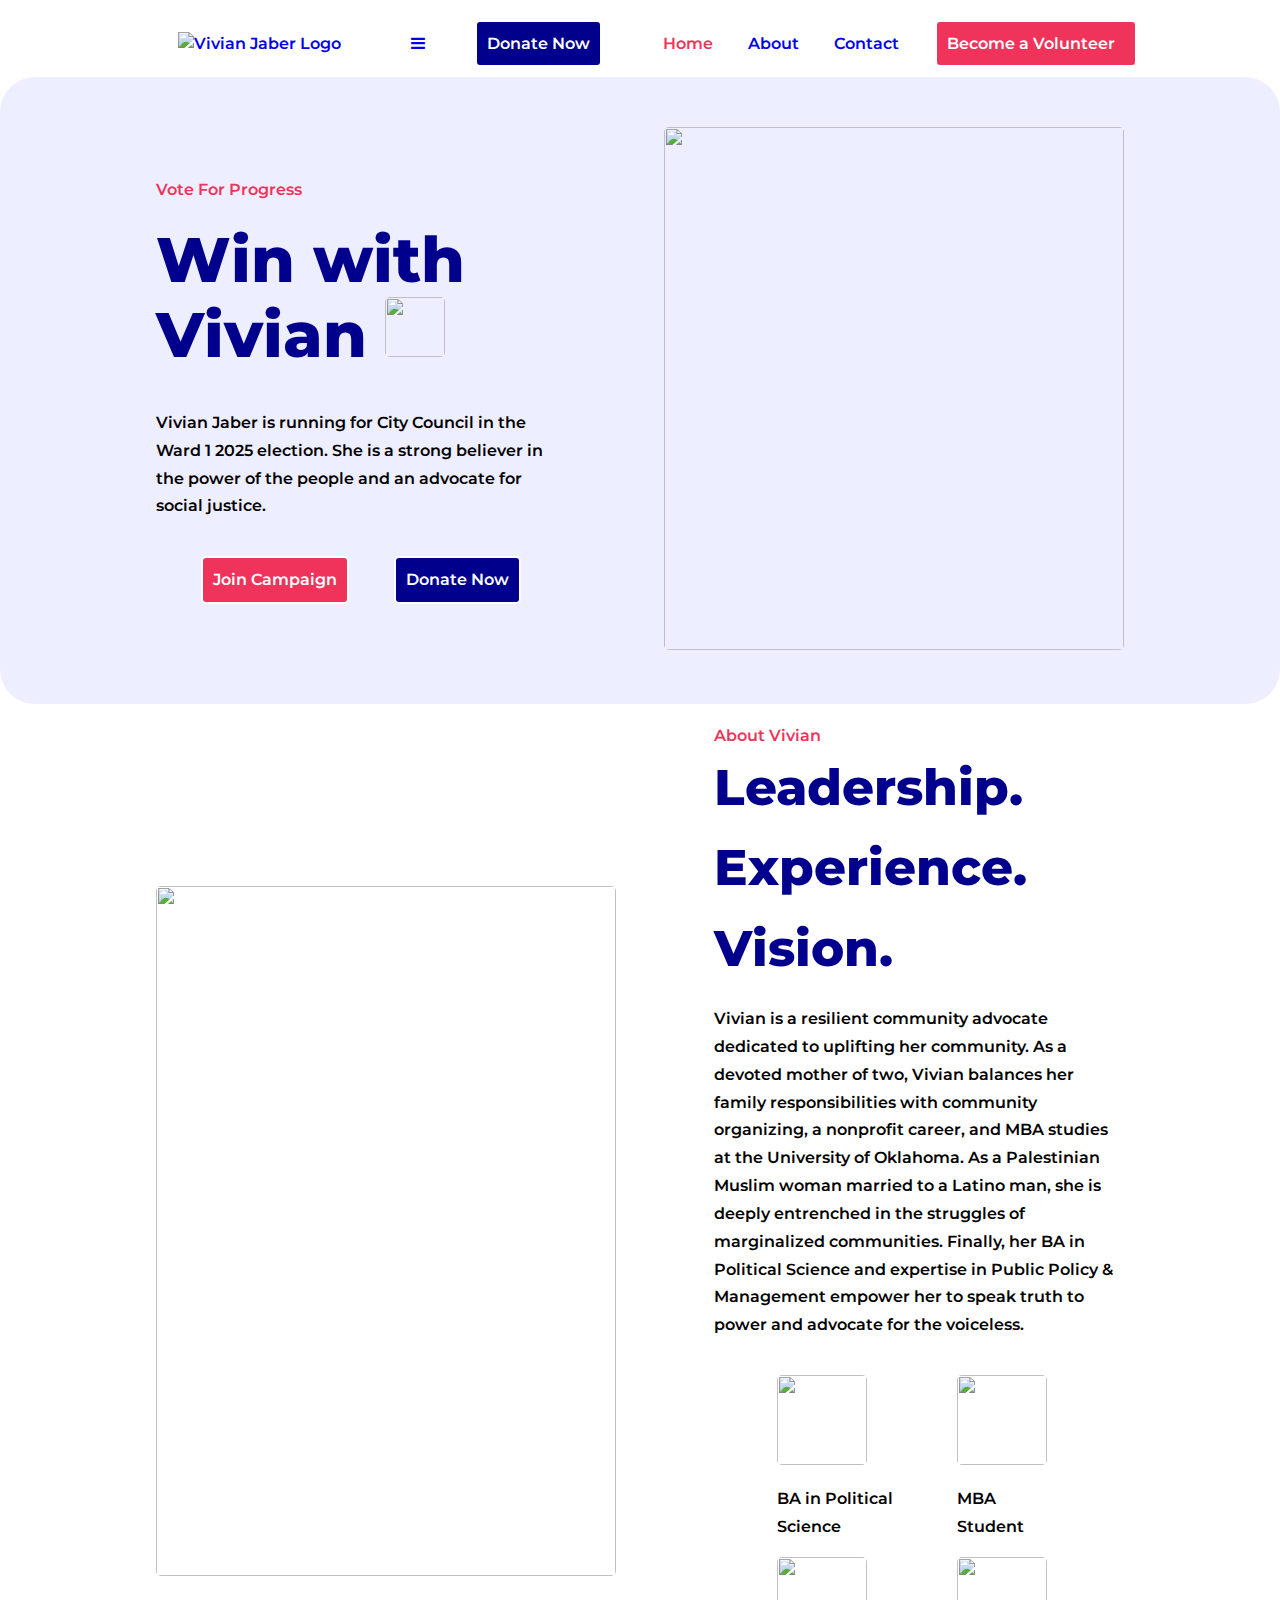
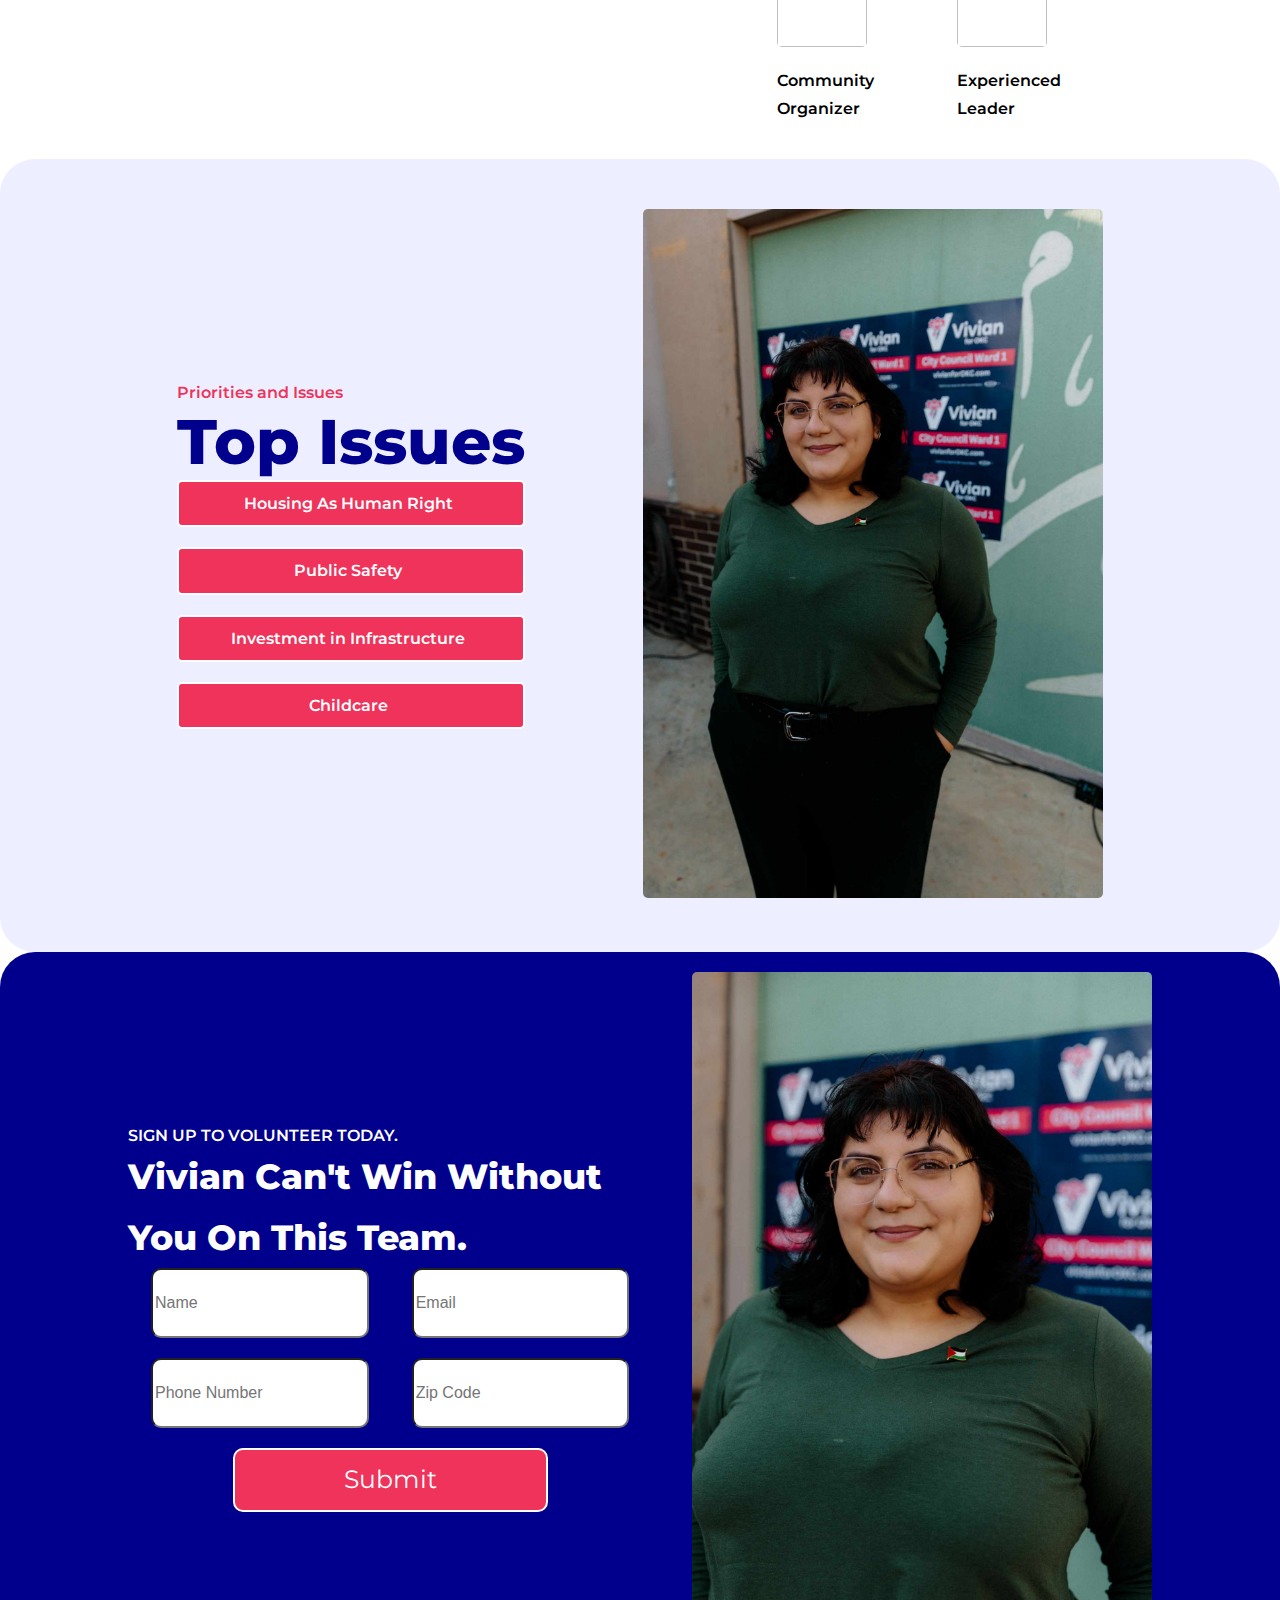
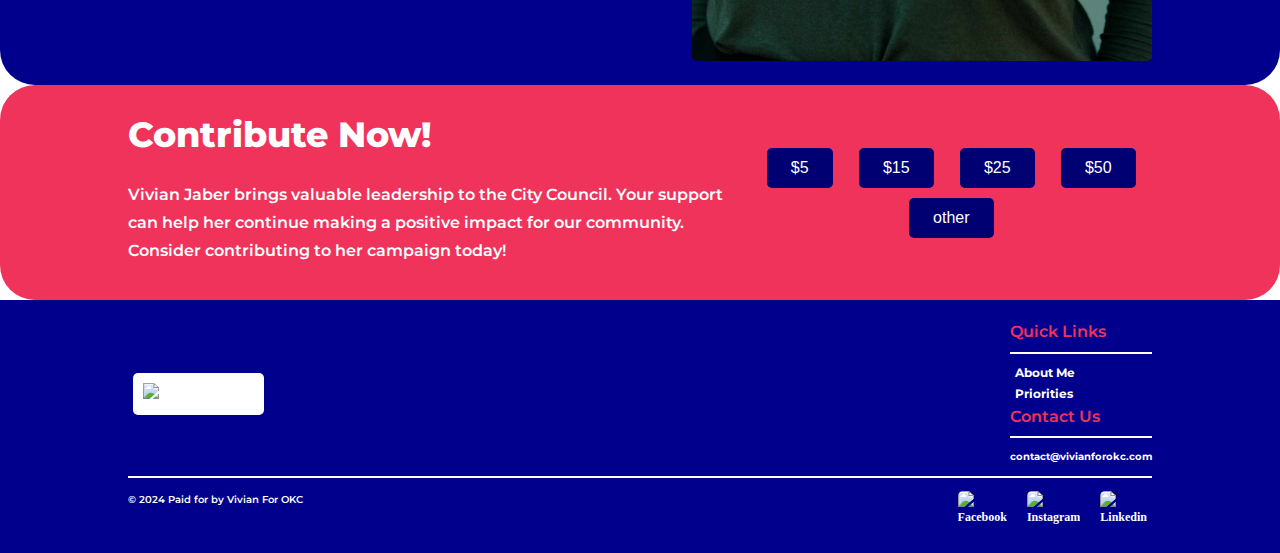
==== commit a6e406de: "Removed space in image name" ====
--- a/index.html
+++ b/index.html
@@ -165,7 +165,7 @@
 
             </div>
             <div id="volunteerpic" class="subsection">
-                <img src="./resources/VivianZamZamUpper .jpg" >
+                <img src="./resources/VivianZamZamUpper.jpg" >
             </div>
         </section>
         <section id="donate" class="redbackground">
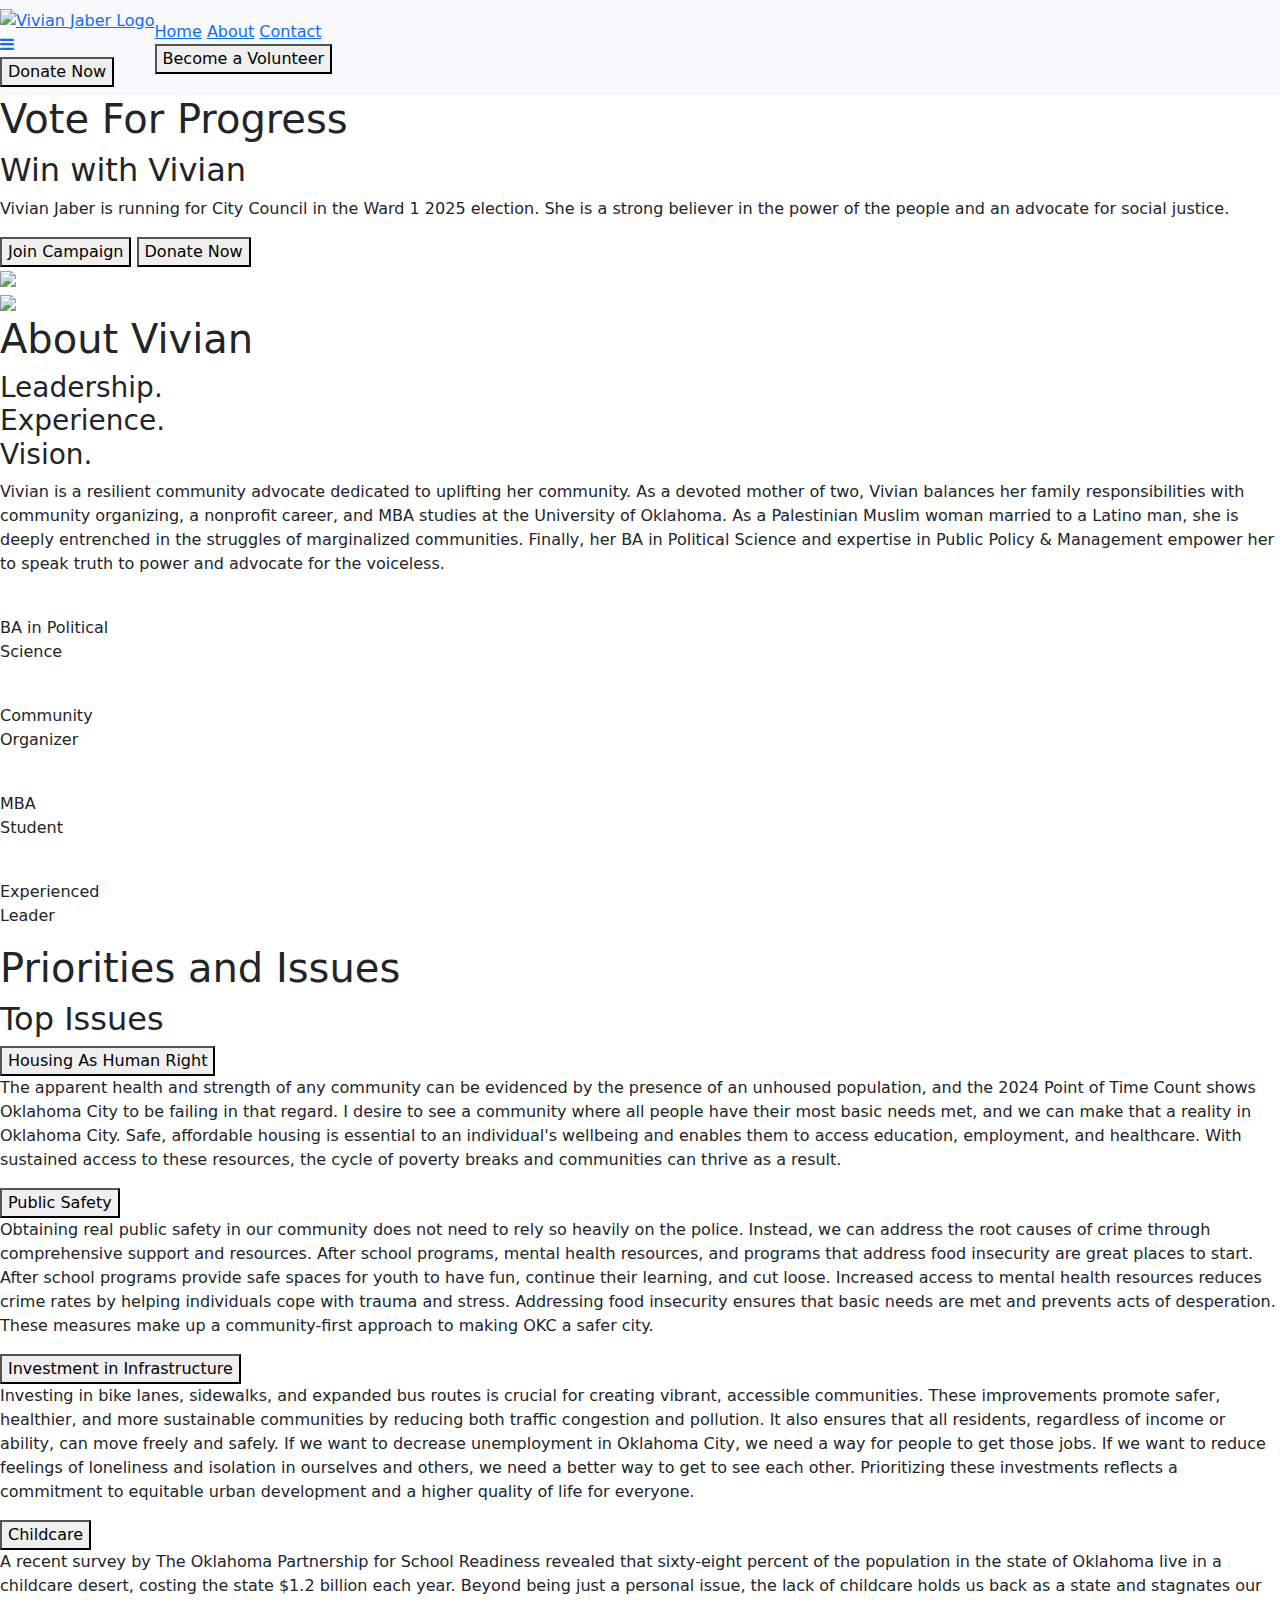
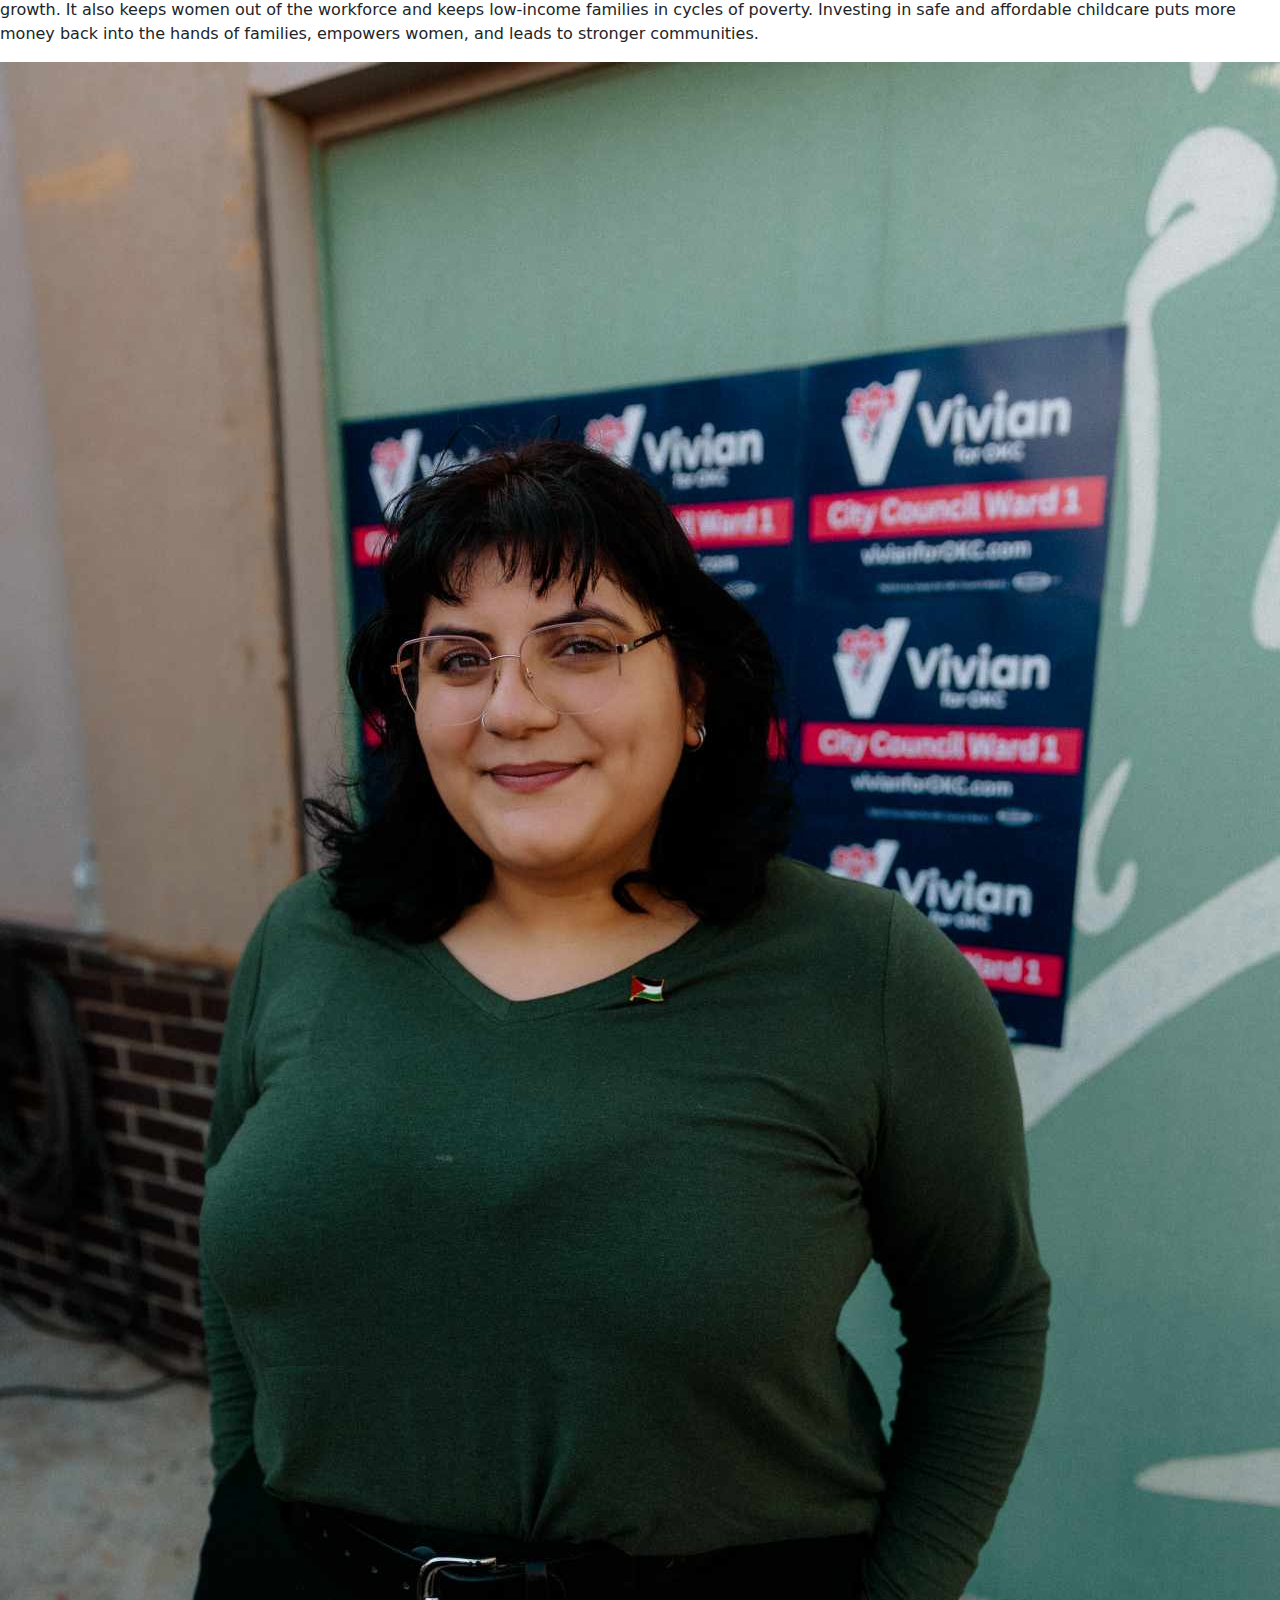
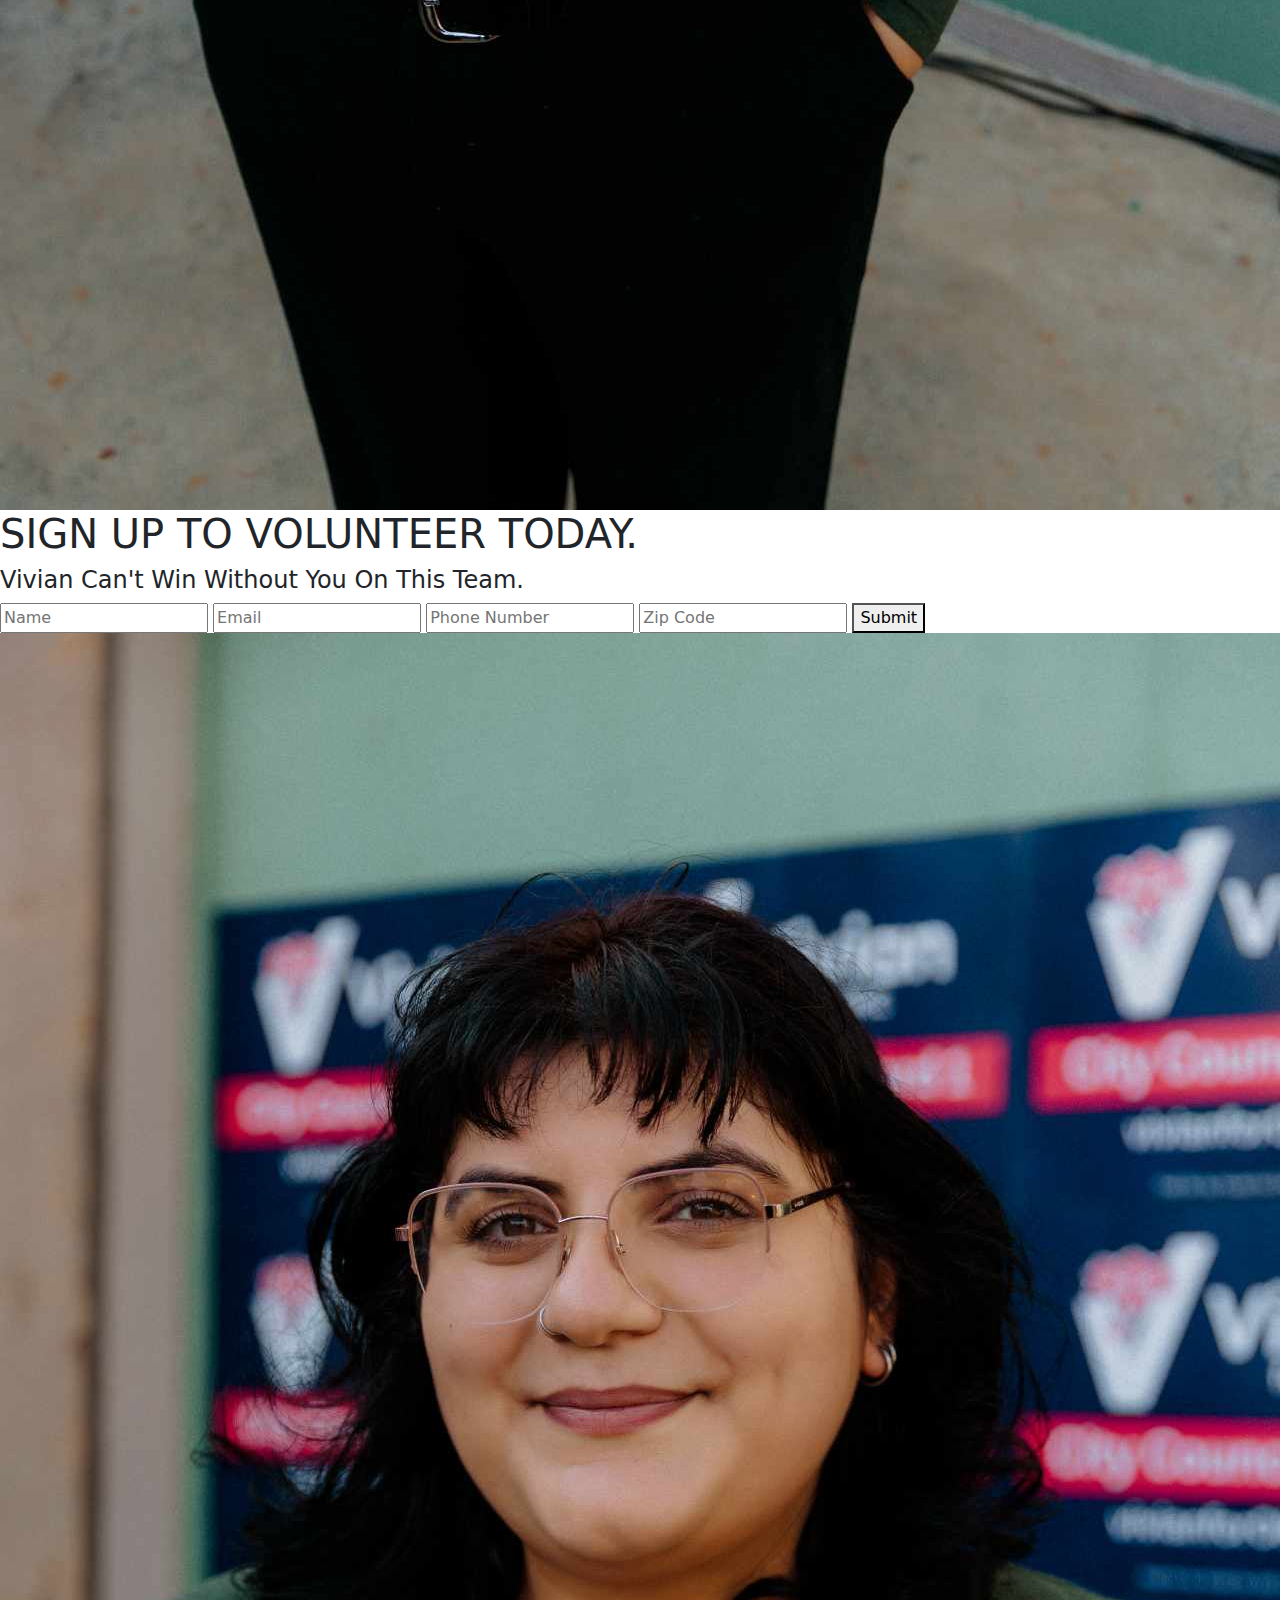
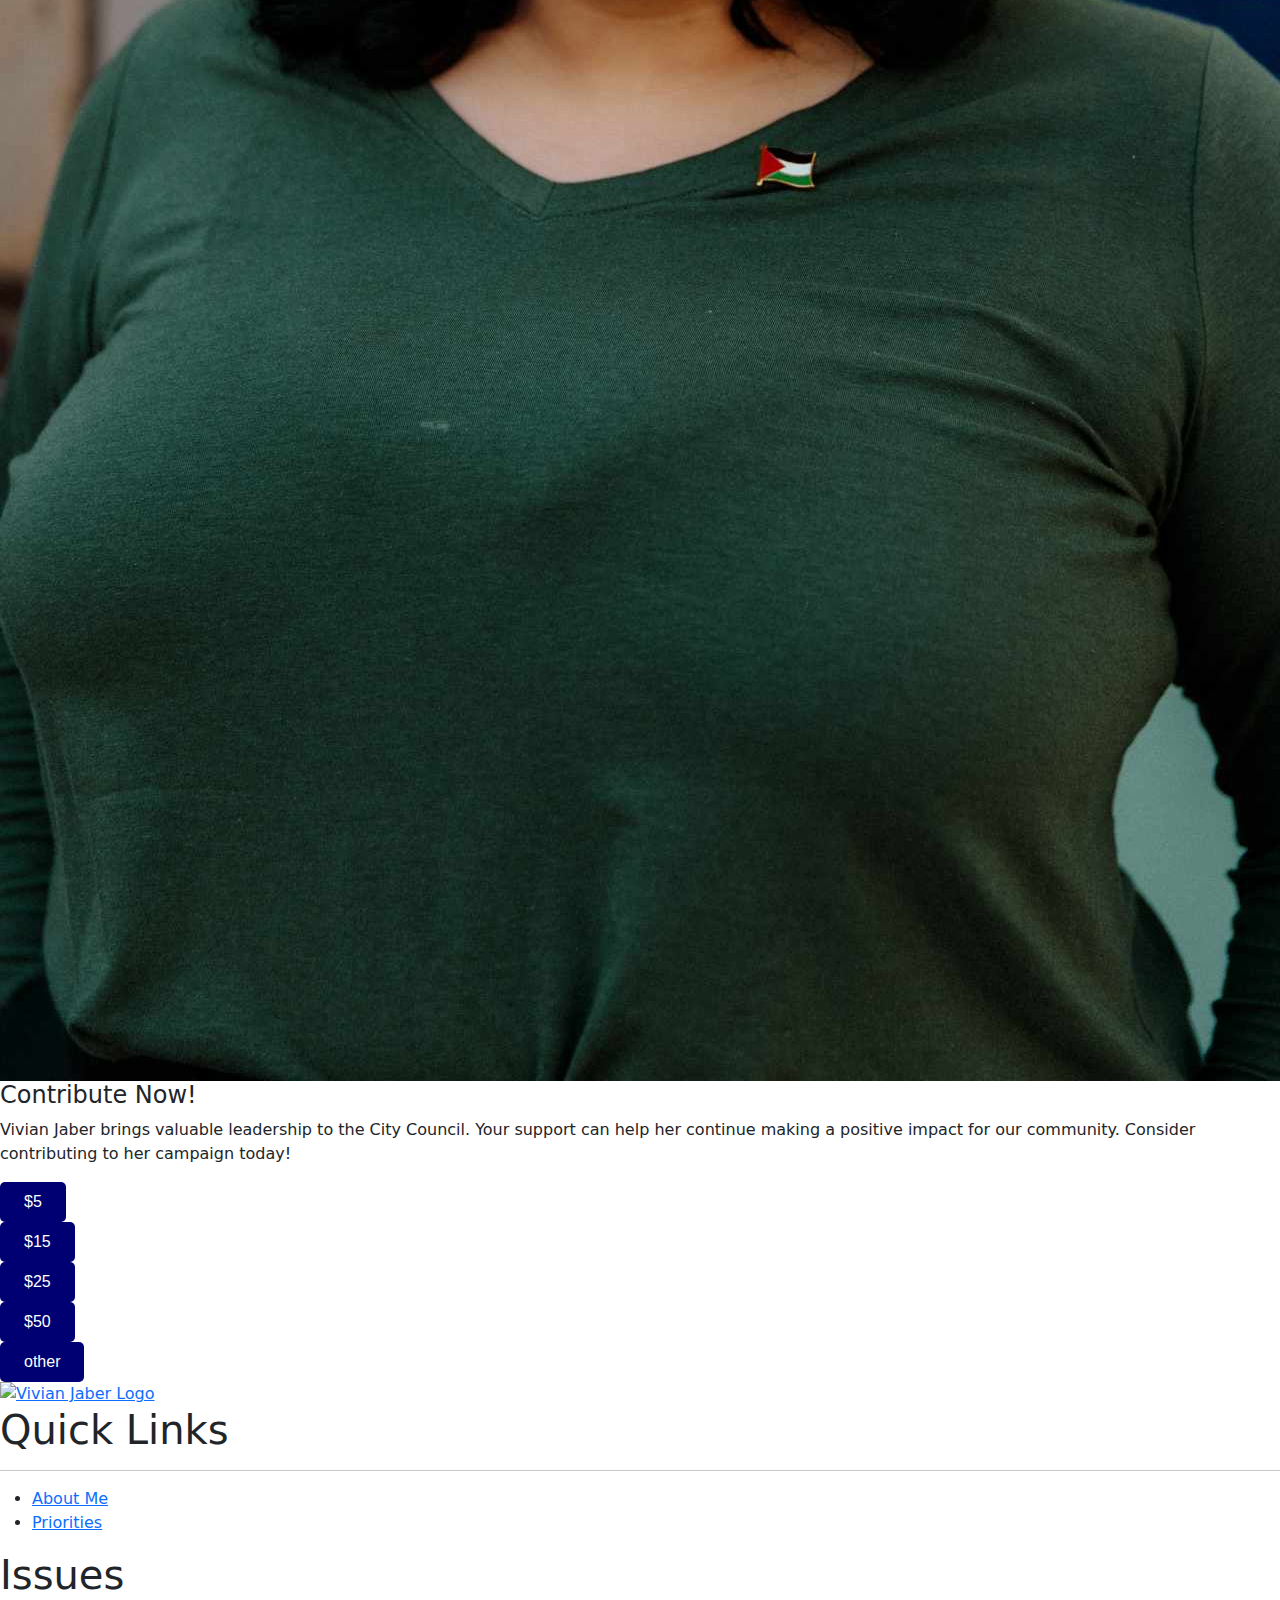
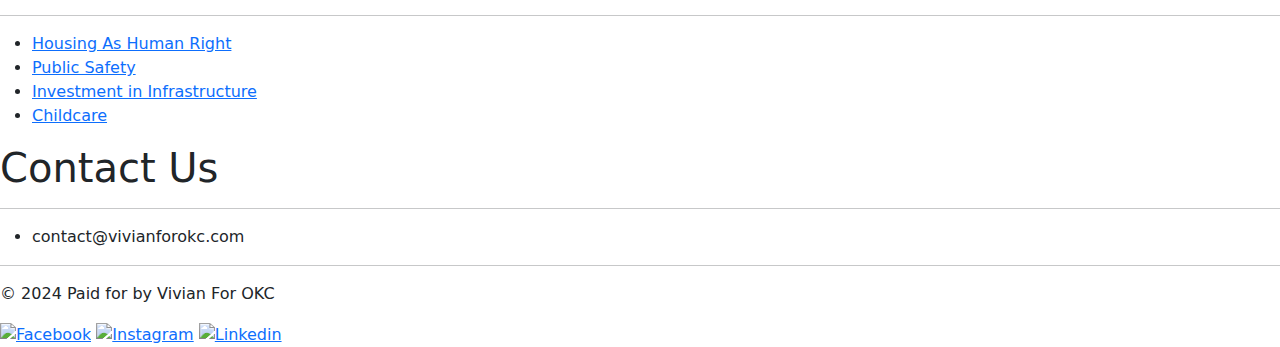
==== commit b4c1ce00: "Removed existing css playing with bs navbar" ====
--- a/index.html
+++ b/index.html
@@ -1,7 +1,7 @@
 <!DOCTYPE html>
 <html lang="en" >
 <head>
-    
+    <link href="https://cdn.jsdelivr.net/npm/bootstrap@5.3.3/dist/css/bootstrap.min.css" rel="stylesheet" integrity="sha384-QWTKZyjpPEjISv5WaRU9OFeRpok6YctnYmDr5pNlyT2bRjXh0JMhjY6hW+ALEwIH" crossorigin="anonymous">
     <link rel="icon" href="./resources/vivian-jaber-logo.png">
     <link rel="stylesheet" href="./stylesheets/styles.css">
     <link rel="stylesheet" href="https://cdnjs.cloudflare.com/ajax/libs/font-awesome/4.7.0/css/font-awesome.min.css">
@@ -17,18 +17,18 @@
         }
     </script>
     <script src="./scripts/scripts.js"></script>
-    <meta name="viewport" content="width=device-width,initial-scale=1.0">
+    <meta name="viewport" content="width=device-width, initial-scale=1">
     <meta name="google-site-verification" content="QAdhr9gCqTO2-LdzNZmEIMq-FNPM_l2IJPlEKTVcHi0" />
 </head>
 <body>
-    <header id="navbar" class="topnavz">
+    <header class="navbar navbar-expand-lg bg-body-tertiary"  >
         <div id ="metabuttons">
             <div id="navimage">
                 <a href="index.html"><img src="./resources/vivian-jaber-logo.png" alt="Vivian Jaber Logo"></a>
             </div>
             <a href="javascript:void(0);" class="icon" onclick="myFunction()">
                 <i class="fa fa-bars"></i>
-            </a>
+            </a>    
             <form method="get" id="navvolunbtn" action="#donate">
                 <button class="joincampaign bluebackground">Donate Now</button>
             </form>
@@ -229,5 +229,6 @@
             </div>
         </div>
     </footer>
+    <script src="https://cdn.jsdelivr.net/npm/bootstrap@5.3.3/dist/js/bootstrap.bundle.min.js" integrity="sha384-YvpcrYf0tY3lHB60NNkmXc5s9fDVZLESaAA55NDzOxhy9GkcIdslK1eN7N6jIeHz" crossorigin="anonymous"></script>
 </body>
 </html>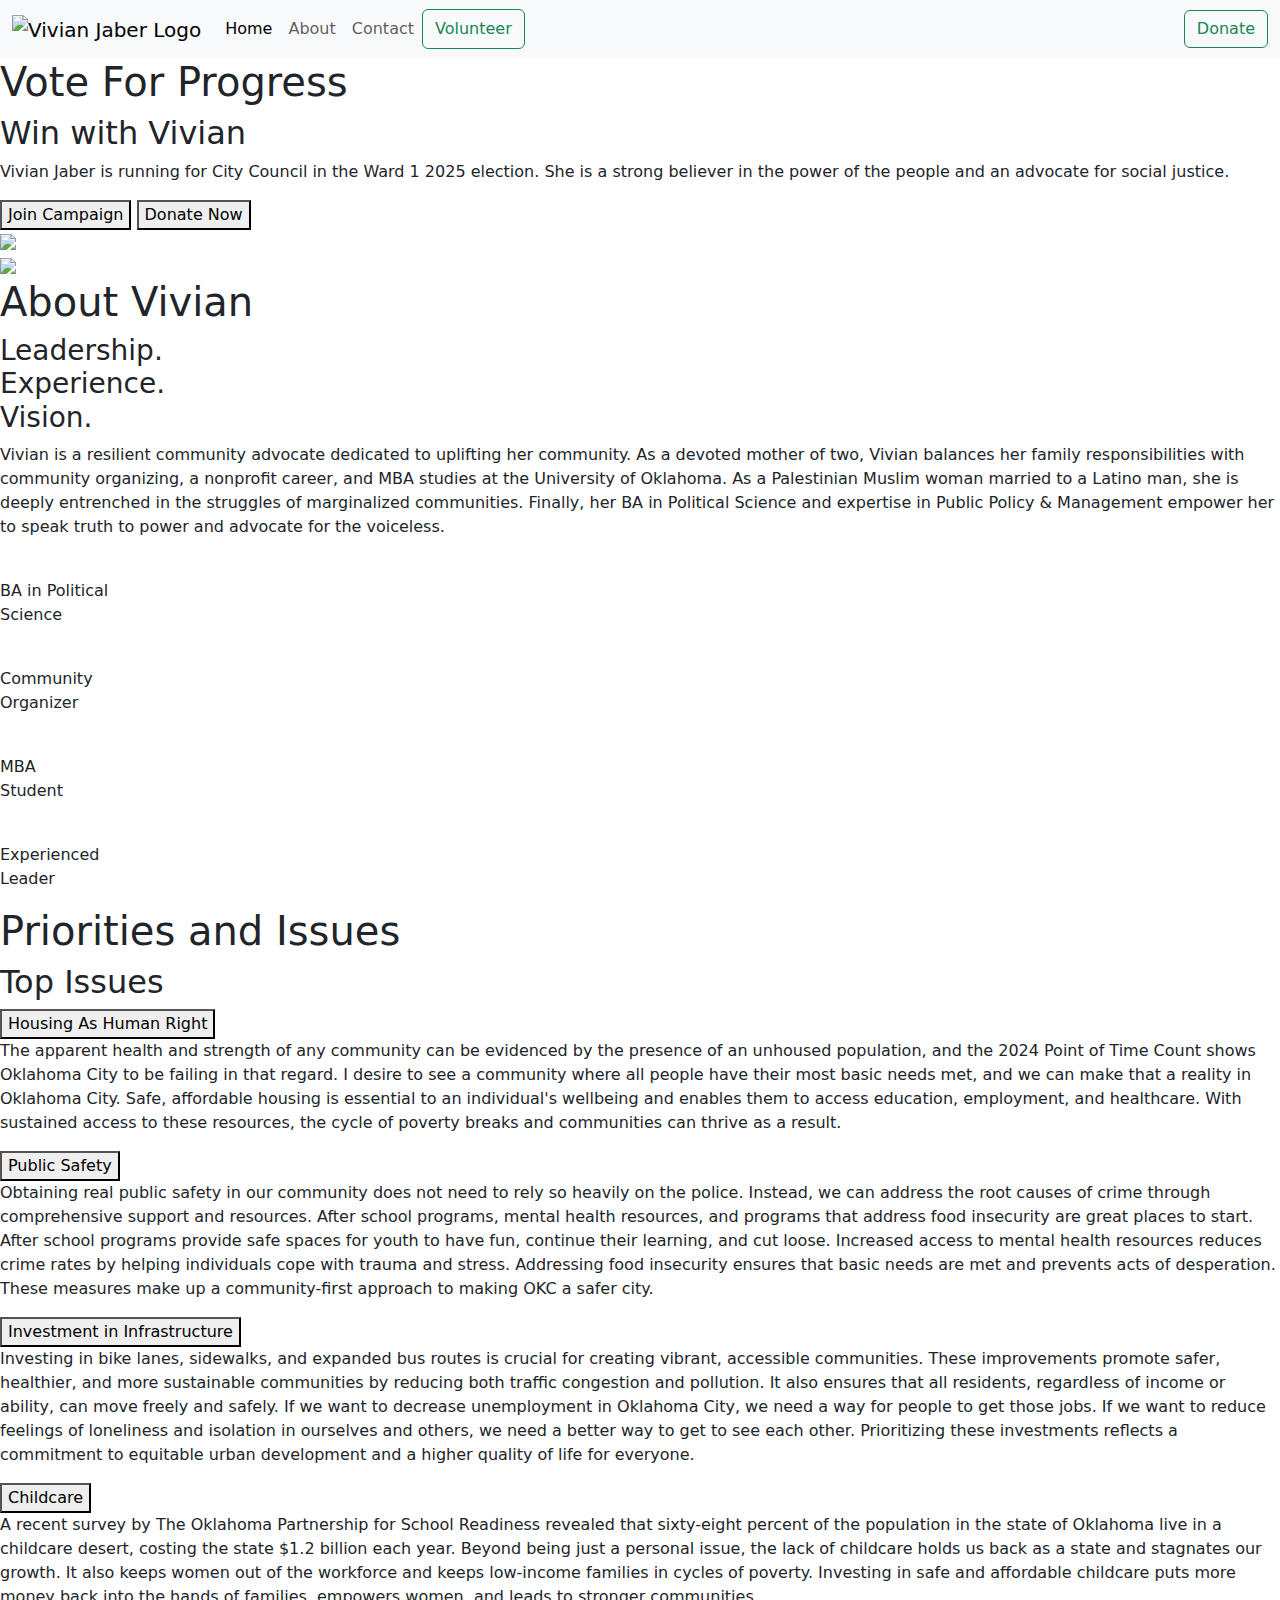
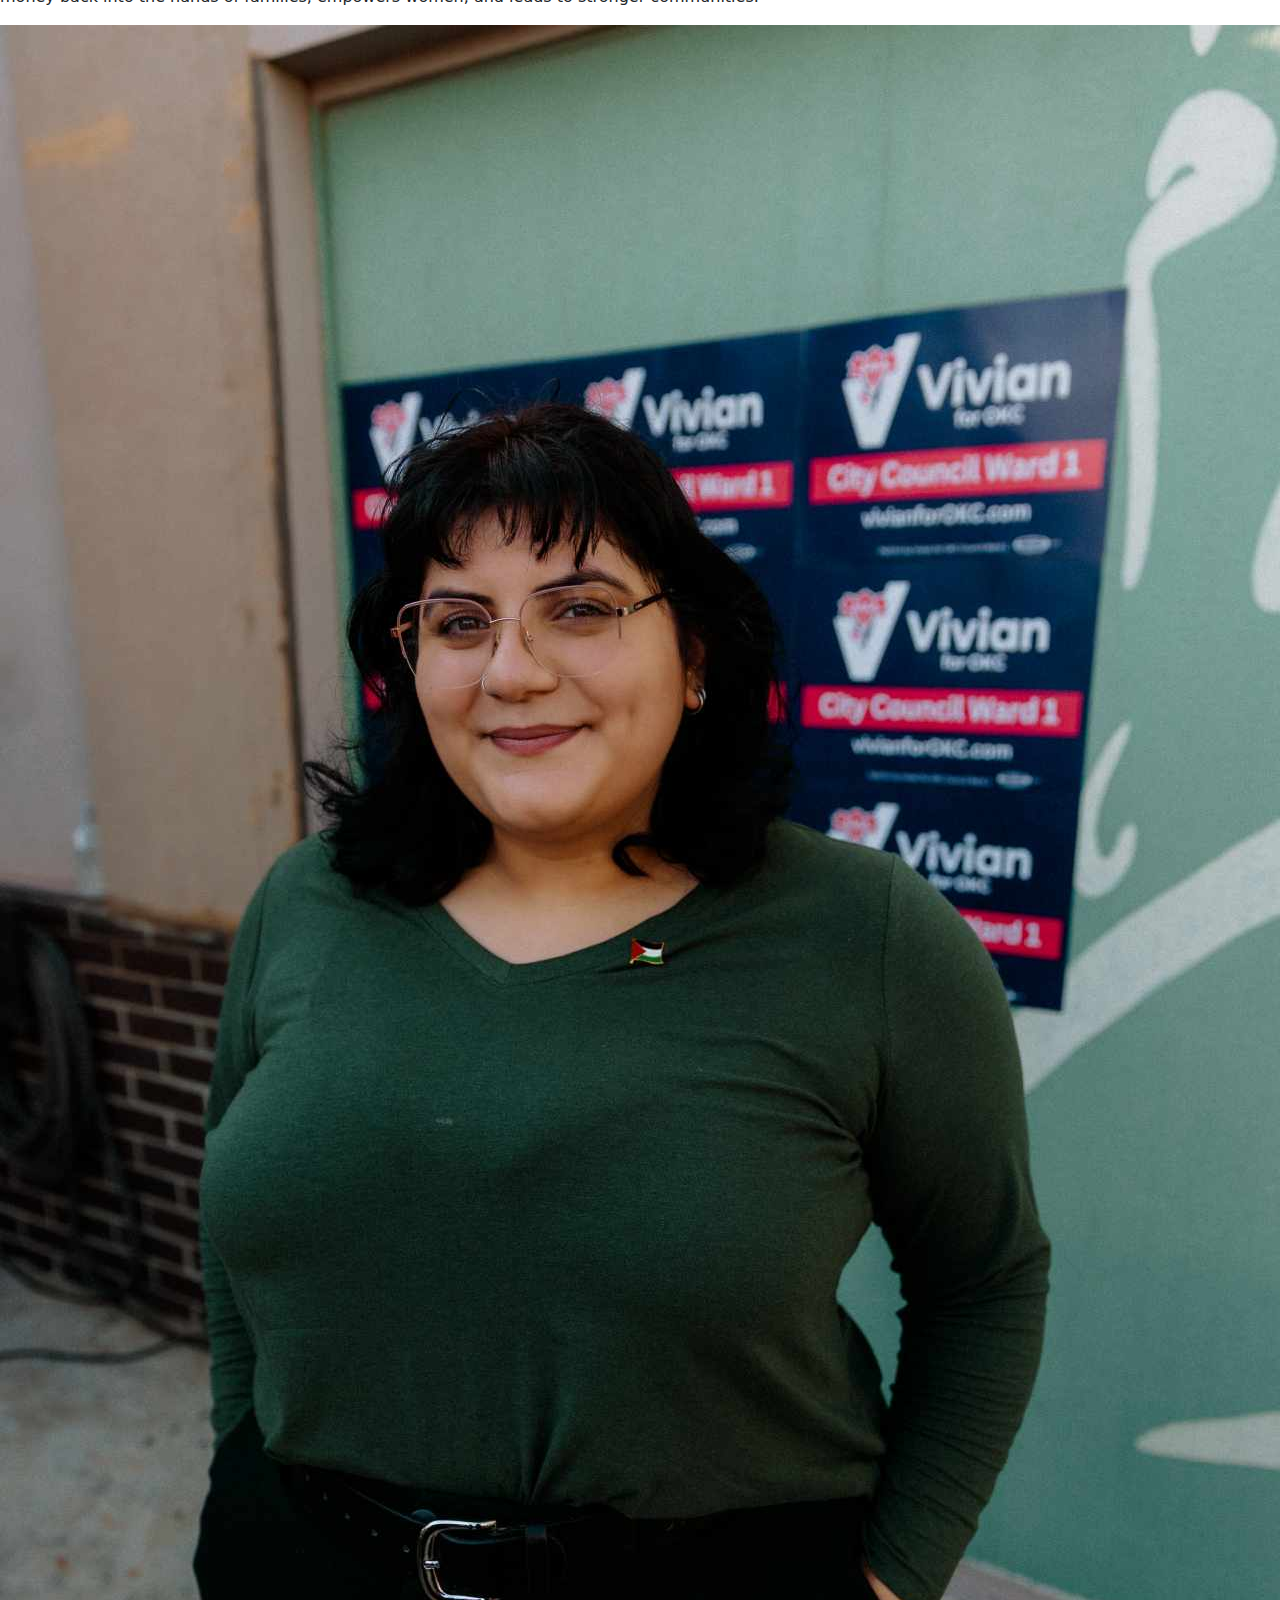
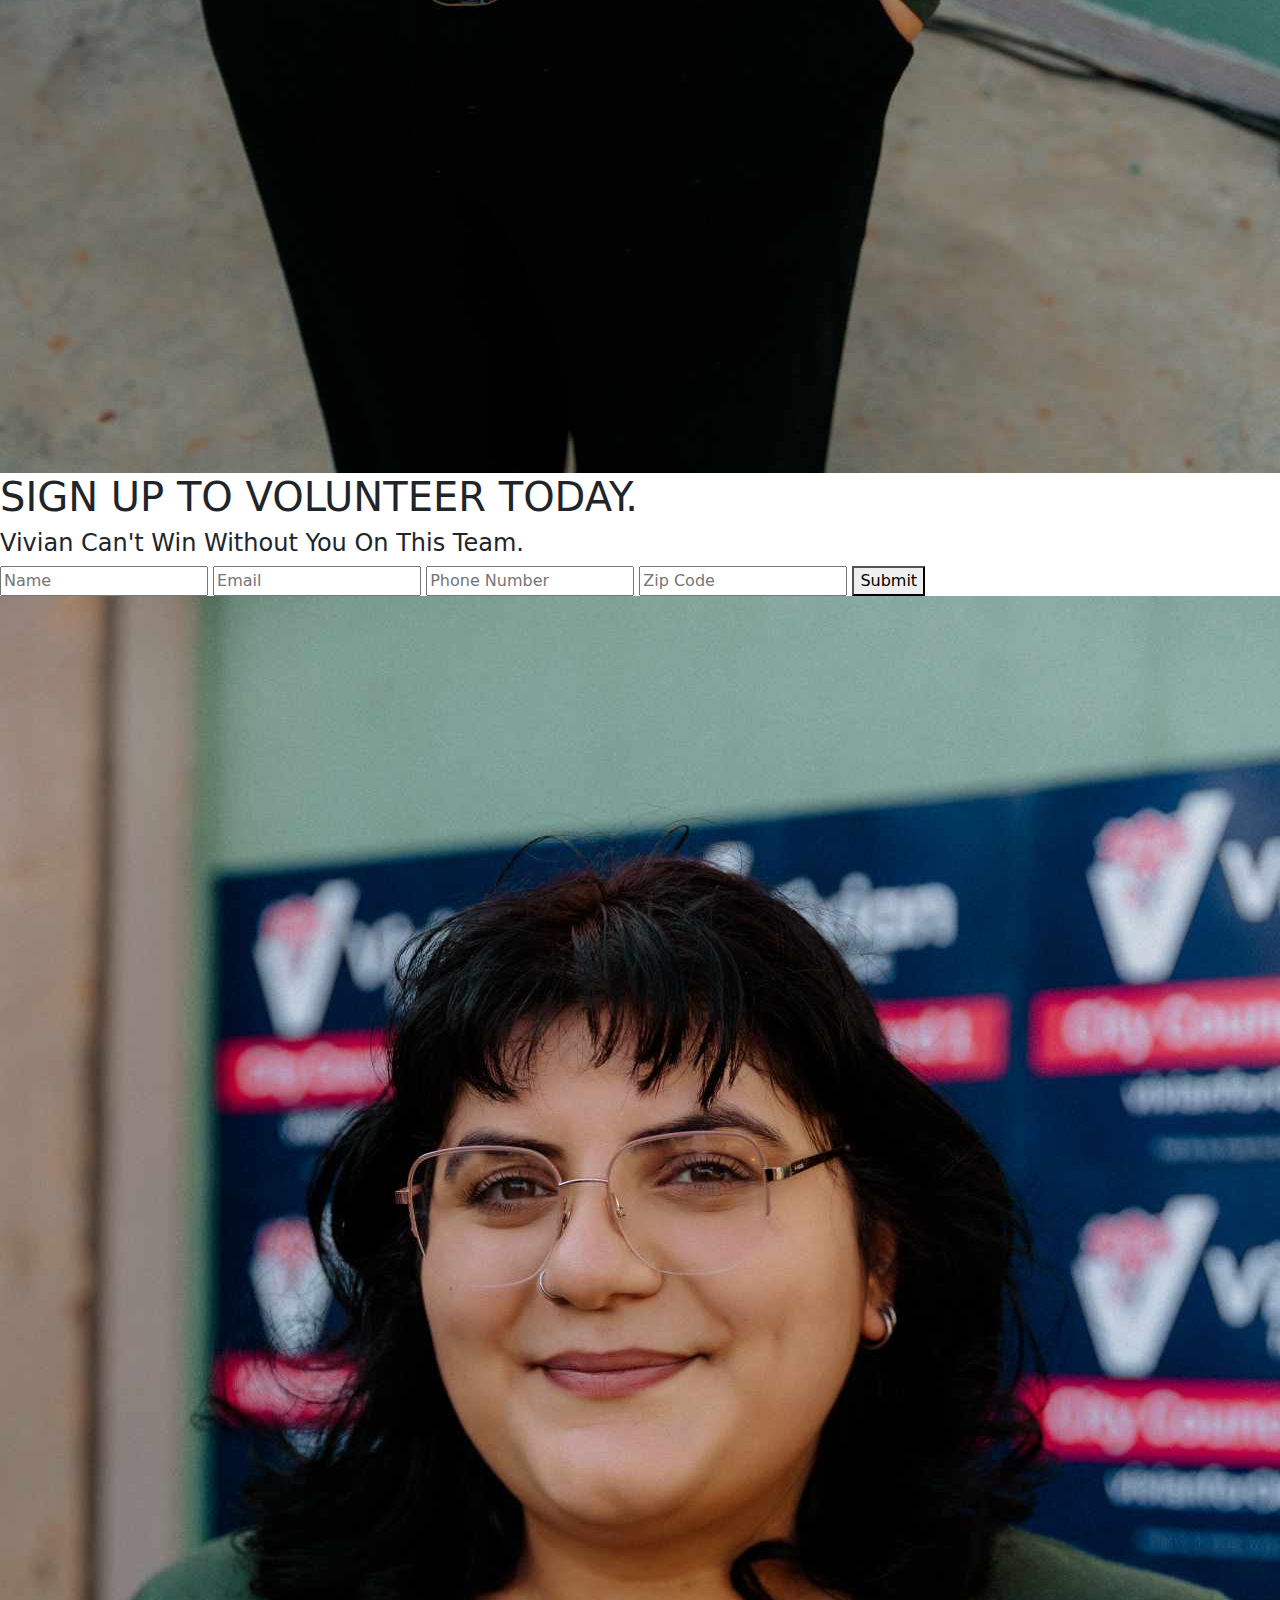
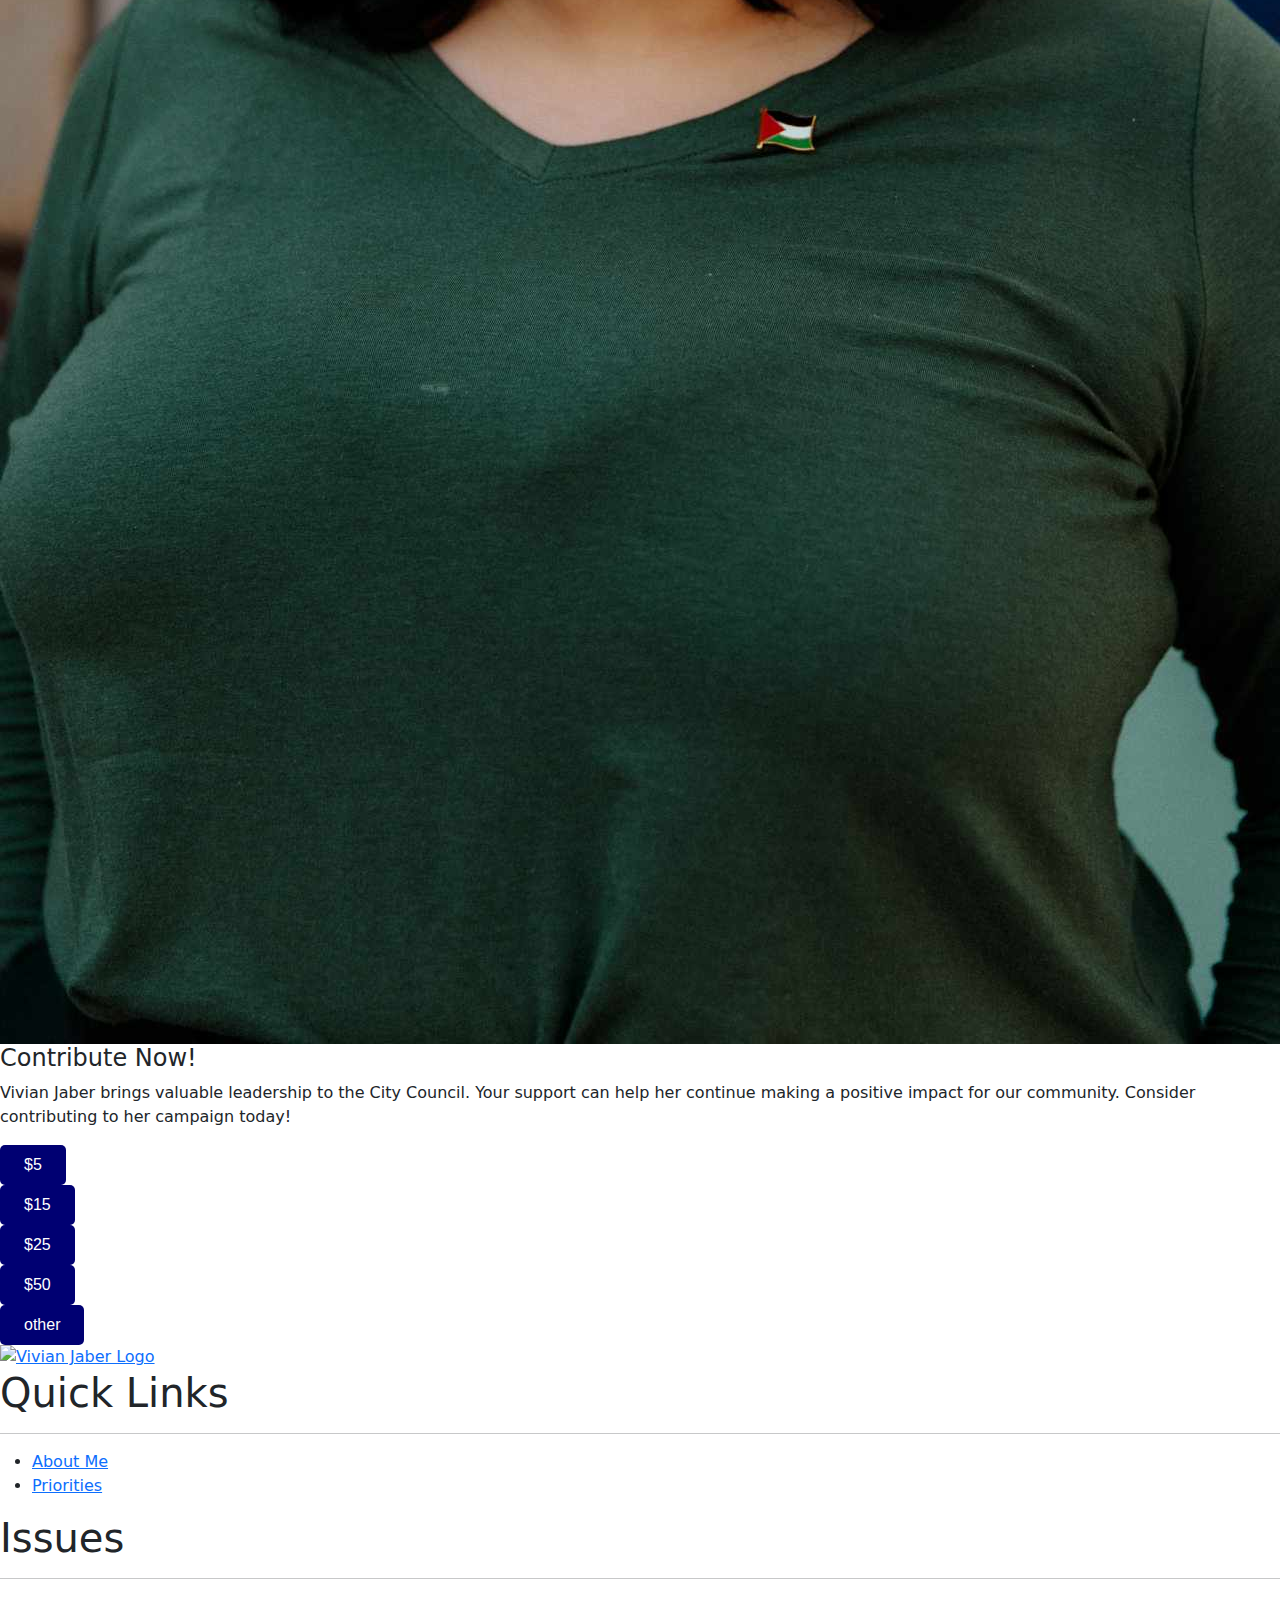
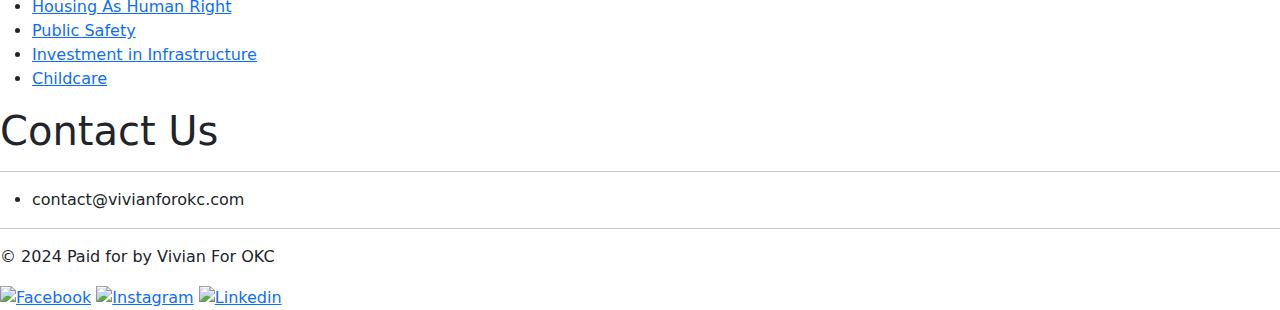
==== commit 63062292: "Working on bootstrap variant" ====
--- a/index.html
+++ b/index.html
@@ -22,25 +22,31 @@
 </head>
 <body>
     <header class="navbar navbar-expand-lg bg-body-tertiary"  >
-        <div id ="metabuttons">
-            <div id="navimage">
-                <a href="index.html"><img src="./resources/vivian-jaber-logo.png" alt="Vivian Jaber Logo"></a>
-            </div>
-            <a href="javascript:void(0);" class="icon" onclick="myFunction()">
-                <i class="fa fa-bars"></i>
-            </a>    
-            <form method="get" id="navvolunbtn" action="#donate">
-                <button class="joincampaign bluebackground">Donate Now</button>
+        <div class= "container-fluid" id ="metabuttons">
+            <a class = "navbar-brand" id = "navimage" href="index.html"><img src="./resources/vivian-jaber-logo.png" alt="Vivian Jaber Logo"></a>
+            <button class="navbar-toggler" type="button" data-bs-toggle="collapse" data-bs-target="#navbarSupportedContent" aria-controls="navbarSupportedContent" aria-expanded="false" aria-label="Toggle navigation">
+                <span class="navbar-toggler-icon"></span>
+            </button>
+            <div class="collapse navbar-collapse " id="navbarSupportedContent">
+                <ul class="navbar-nav mb-2 mb-lg-0 d-flex justify-content-evenly">
+                    <li class="nav-item">
+                        <a class="nav-link active" aria-current="page" href="#">Home</a>
+                    </li>
+                    <li class="nav-item">
+                        <a class="nav-link" href="#about">About</a>
+                    </li>
+                    <li>
+                        <a class="nav-link" href="#footercolumns">Contact</a>
+                    </li>
+                    <form class="d-flex" method="get" action="#volunteernow">
+                        <button class="btn btn-outline-success">Volunteer</button>
+                    </form>
+                </ul>
+            </div>
+            <form class="d-flex" method="get" action="#donate">
+                <button class="btn btn-outline-success">Donate</button>
             </form>
         </div>
-        <nav id="navbtns" class="topnav">
-            <a href="index.html" id="currentpage">Home</a>
-            <a href="#about">About</a>
-            <a href="#footercolumns">Contact</a>
-            <form method="get" id="navvolunbtn" action="#volunteernow">
-                <button class="joincampaign">Become a Volunteer</button>
-            </form>
-        </nav>
     </header>
     <main>
         <section id="calltoaction" class="section1background">
